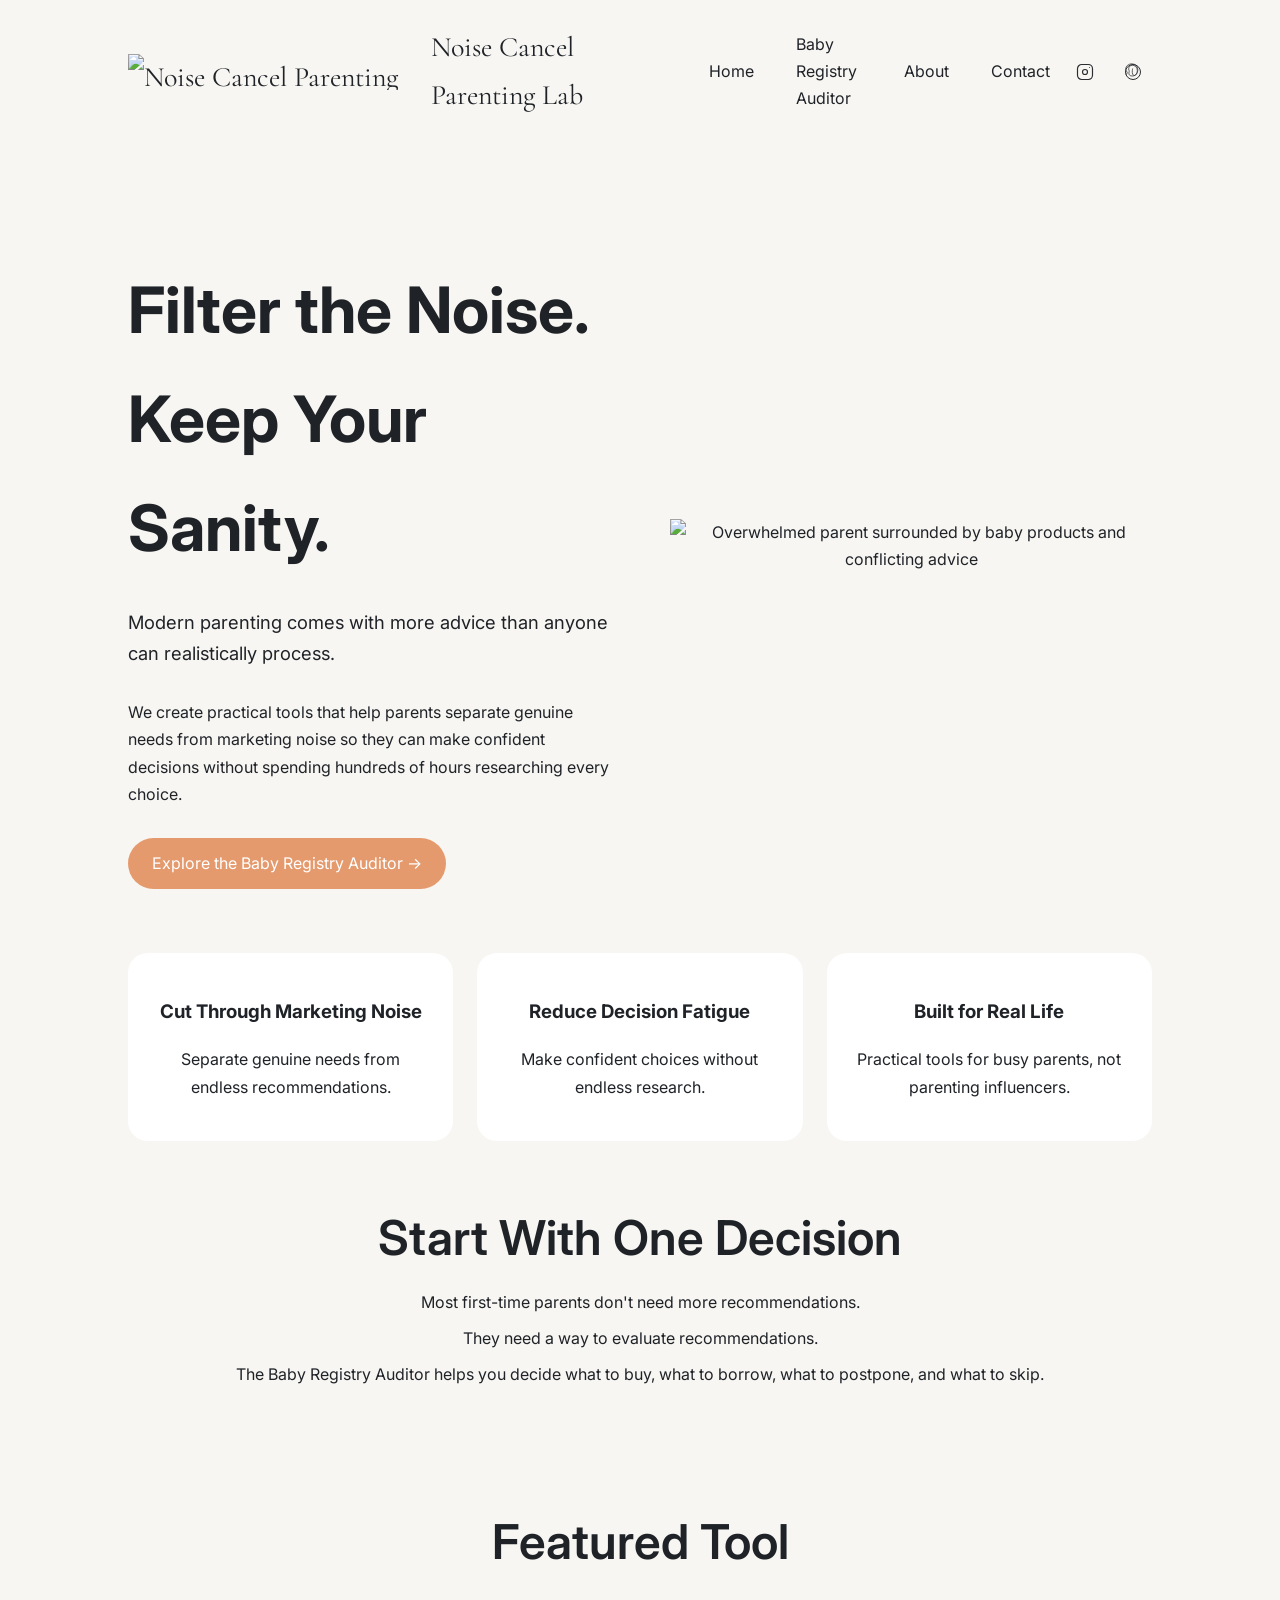
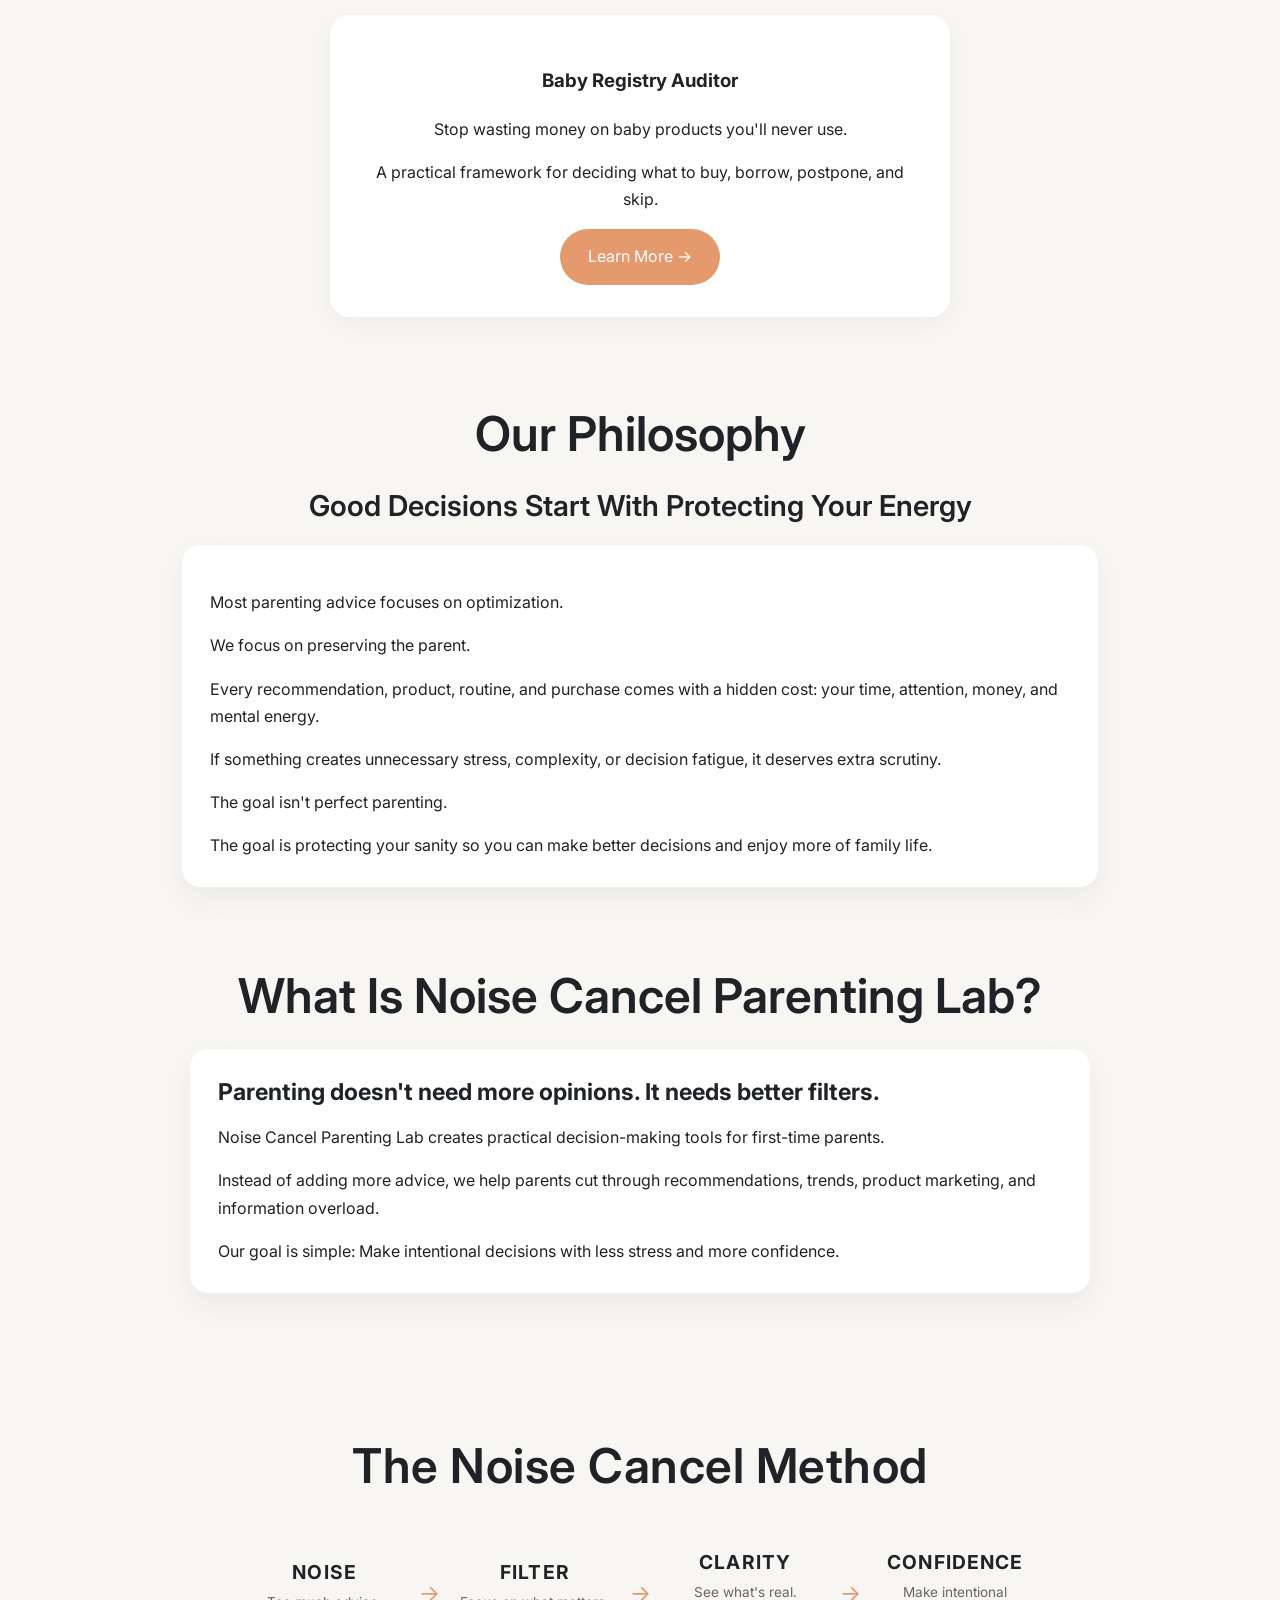
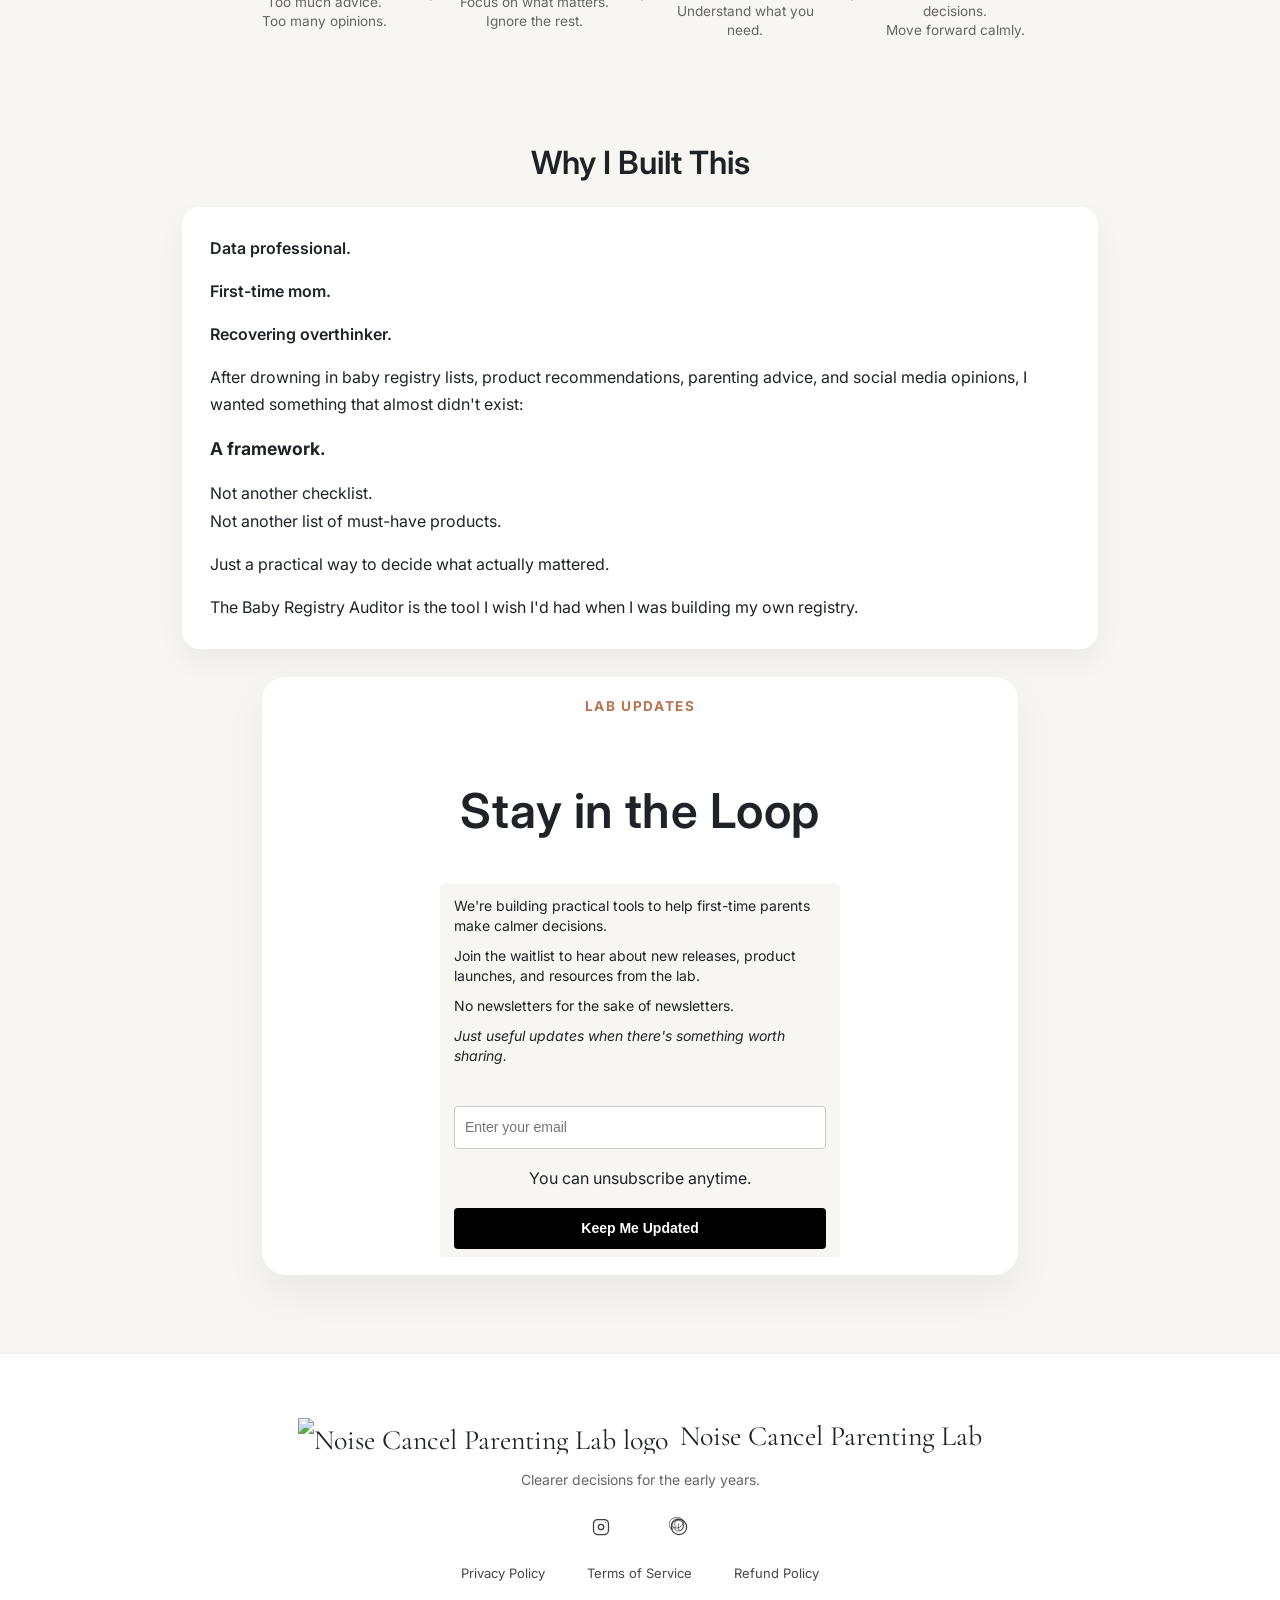
==== index.html @ 544d87a7 "changes to homepage" ====
﻿<!DOCTYPE html>

<html lang="en">

<head>
    <meta charset="UTF-8">
    <meta name="viewport" content="width=device-width, initial-scale=1.0">


    <title>Noise Cancel Parenting Lab</title>

    <meta name="description"
        content="Practical tools for first-time parents who want less guilt, less overwhelm, and fewer expensive mistakes.">
    <meta name="p:domain_verify" content="9ccd1b0f23c24447b9913abafd8f6694"/>

    <link rel="stylesheet" href="css/style.css">

    <!-- Favicon for desktop and mobile browsers -->
    <link rel="icon" href="images/favicon.ico" sizes="any">
    <link rel="icon" type="image/png" sizes="32x32" href="images/favicon-32x32.png">
    <link rel="icon" type="image/png" sizes="192x192" href="images/favicon-192x192.png">
    <link rel="apple-touch-icon" sizes="180x180" href="images/apple-touch-icon.png">
    <link rel="shortcut icon" href="images/favicon.ico">
    <meta name="theme-color" content="#ffffff">
    <meta name="msapplication-TileColor" content="#ffffff">
    <meta name="msapplication-TileImage" content="images/favicon-192x192.png">

    <link rel="preconnect" href="https://fonts.googleapis.com">
    <link rel="preconnect" href="https://fonts.gstatic.com" crossorigin>

    <link href="https://fonts.googleapis.com/css2?family=Cormorant+Garamond:wght@500;600&family=Inter:wght@300;400;500;600&display=swap"
        rel="stylesheet">
<link href="https://fonts.googleapis.com/css2?family=Cormorant+Garamond:wght@500;600&family=Inter:wght@300;400;500;600&display=swap"
    rel="stylesheet">
<!-- Google tag (gtag.js) -->
<script async src="https://www.googletagmanager.com/gtag/js?id=G-EPQ4CZ094X"></script>
<script>
  window.dataLayer = window.dataLayer || [];
  function gtag(){dataLayer.push(arguments);}
  gtag('js', new Date());

  gtag('config', 'G-EPQ4CZ094X');
</script>

</head>

<body class="home-page">

<header>


<nav>

    <a href="index.html" class="logo-link">

        <div class="logo">
            <img src="images/logo-nav.png" alt="Noise Cancel Parenting Lab logo">
            <span>Noise Cancel Parenting Lab</span>
        </div>

    </a>

    <div class="nav-links">
        <a href="index.html">Home</a>
        <a href="products.html">Baby Registry Auditor</a>
        <a href="about.html">About</a>
        <a href="contact.html">Contact</a>
    </div>

    <!-- Social icons added to the far right -->
    <div class="nav-social" aria-label="Follow us on social media">
        <a class="social-link" href="https://www.instagram.com/noisecancelparentinglab/" target="_blank" rel="noopener noreferrer" aria-label="Instagram">
            <!-- minimalist Instagram SVG -->
            <svg viewBox="0 0 24 24" fill="none" xmlns="http://www.w3.org/2000/svg" aria-hidden="true">
                <rect x="3" y="3" width="18" height="18" rx="5" stroke="currentColor" stroke-width="1.4"/>
                <circle cx="12" cy="12" r="3" stroke="currentColor" stroke-width="1.4"/>
                <circle cx="17.5" cy="6.5" r="0.6" fill="currentColor"/>
            </svg>
        </a>

        <a class="social-link" href="https://www.pinterest.com/noisecancelparentinglab/" target="_blank" rel="noopener noreferrer" aria-label="Pinterest">
            <!-- minimalist Pinterest SVG -->
            <svg viewBox="0 0 24 24" fill="none" xmlns="http://www.w3.org/2000/svg" aria-hidden="true">
                <circle cx="12" cy="12" r="9" stroke="currentColor" stroke-width="1.2"/>
                <path d="M11.6 7.8s-1.1 4.6 0 6.8c.4 1 .9 1.6 2 1.6 2 0 3.6-2.6 3.6-6.3 0-3.9-3.4-6-6-6-2.6 0-4.4 1.8-4.4 4.3 0 1.6.8 2.6.8 2.6s-.3 1.2-.4 1.6c-.2.8-.1 1.9.2 2.6.4.9 1.3 1.8 3.7 1.8 4.8 0 6.7-4.2 6.7-7.9 0-3.5-2.9-6.7-7.2-6.7-4 0-7.3 2.6-7.3 6.4 0 1.5.6 2.5 1.5 3.2.4.3.4.5.3.9-.1.4-.4 1.4-.5 1.7-.2.5-.6.7-1.1.5" stroke="currentColor" stroke-width="0.9" fill="none"/>
            </svg>
        </a>
    </div>

</nav>


</header>

<section class="hero">


<div class="hero-grid">

    <div class="hero-text">

        <h1>
            Filter the Noise.<br>
            Keep Your Sanity.
        </h1>

        <p class="hero-subtitle">
            Modern parenting comes with more advice than anyone can realistically process.
        </p>

        <p>
            We create practical tools that help parents separate
            genuine needs from marketing noise so they can make
            confident decisions without spending hundreds of hours
            researching every choice.
        </p>

        <a href="products.html" class="button hero-pill">Explore the Baby Registry Auditor -></a>

    </div>

    <div class="hero-image">

        <img src="images/parenting-noise.png"
            alt="Overwhelmed parent surrounded by baby products and conflicting advice">

    </div>

</div>


</section>

<section class="stats">


<div class="stat-card">
    <h3>Cut Through Marketing Noise</h3>
    <p>Separate genuine needs from endless recommendations.</p>
</div>

<div class="stat-card">
    <h3>Reduce Decision Fatigue</h3>
    <p>Make confident choices without endless research.</p>
</div>

<div class="stat-card">
    <h3>Built for Real Life</h3>
    <p>Practical tools for busy parents, not parenting influencers.</p>
</div>


</section>

<section class="transition-section">

<h2>Start With One Decision</h2>

<div class="transition-copy">
    <p>Most first-time parents don't need more recommendations.</p>
    <p>They need a way to evaluate recommendations.</p>
    <p>The Baby Registry Auditor helps you decide what to buy, what to borrow, what to postpone, and what to skip.</p>
</div>

</section>

<section class="products-preview">

<h2>Featured Tool</h2>

<div class="coming-grid">
    <div class="card">
        <h3>Baby Registry Auditor</h3>
        <p>Stop wasting money on baby products you'll never use.</p>
        <p>A practical framework for deciding what to buy, borrow, postpone, and skip.</p>
        <a href="products.html" class="button">Learn More -></a>
    </div>
</div>

</section>

<section class="philosophy-section">

<h2>Our Philosophy</h2>

<div class="philosophy-subheading">Good Decisions Start With Protecting Your Energy</div>

<div class="mission-copy-box philosophy-card">
    <p>Most parenting advice focuses on optimization.</p>
    <p>We focus on preserving the parent.</p>
    <p>Every recommendation, product, routine, and purchase comes with a hidden cost: your time, attention, money, and mental energy.</p>
    <p>If something creates unnecessary stress, complexity, or decision fatigue, it deserves extra scrutiny.</p>
    <p>The goal isn't perfect parenting.</p>
    <p>The goal is protecting your sanity so you can make better decisions and enjoy more of family life.</p>
</div>

</section>

<section class="about-lab">

<h2>What Is Noise Cancel Parenting Lab?</h2>

<div class="mission-copy-box about-lab-card">
    <p class="about-lab-positioning">
        Parenting doesn't need more opinions. It needs better filters.
    </p>

    <p>Noise Cancel Parenting Lab creates practical decision-making tools for first-time parents.</p>

    <p>Instead of adding more advice, we help parents cut through recommendations, trends, product marketing, and information overload.</p>

    <p>Our goal is simple: Make intentional decisions with less stress and more confidence.</p>
</div>

</section>

<section class="about-mission">

<h2>The Noise Cancel Method</h2>

<div class="method-flow">
    <div class="method-stage">
        <div class="method-stage-name">NOISE</div>
        <div class="method-stage-text">Too much advice.<br>Too many opinions.</div>
    </div>

    <div class="method-flow-arrow">→</div>

    <div class="method-stage">
        <div class="method-stage-name">FILTER</div>
        <div class="method-stage-text">Focus on what matters.<br>Ignore the rest.</div>
    </div>

    <div class="method-flow-arrow">→</div>

    <div class="method-stage">
        <div class="method-stage-name">CLARITY</div>
        <div class="method-stage-text">See what's real.<br>Understand what you need.</div>
    </div>

    <div class="method-flow-arrow">→</div>

    <div class="method-stage">
        <div class="method-stage-name">CONFIDENCE</div>
        <div class="method-stage-text">Make intentional decisions.<br>Move forward calmly.</div>
    </div>
</div>

</section>

<section class="founder-story">

<h2>Why I Built This</h2>

<div class="mission-copy-box founder-story-card">
    <p class="founder-story-role">Data professional.</p>
    <p class="founder-story-role">First-time mom.</p>
    <p class="founder-story-role">Recovering overthinker.</p>

    <p>After drowning in baby registry lists, product recommendations, parenting advice, and social media opinions, I wanted something that almost didn't exist:</p>

    <p class="founder-story-highlight">A framework.</p>

    <p>Not another checklist.<br>Not another list of must-have products.</p>

    <p>Just a practical way to decide what actually mattered.</p>

    <p>The Baby Registry Auditor is the tool I wish I'd had when I was building my own registry.</p>
</div>


</section>

<section class="waitlist-section" id="waitlist-section">

<div class="waitlist-panel">
    <div class="waitlist-copy">
                <span class="eyebrow">Lab Updates</span>
        <h2>Stay in the Loop</h2>
  
    </div>

    <div class="waitlist-form-wrap">
                <style type="text/css">@import url("https://assets.mlcdn.com/fonts.css?version=1781524");</style>
                <style type="text/css">
                /* LOADER */
                .ml-form-embedSubmitLoad {
                    display: inline-block;
                    width: 20px;
                    height: 20px;
                }

                .g-recaptcha {
                transform: scale(1);
                -webkit-transform: scale(1);
                transform-origin: 0 0;
                -webkit-transform-origin: 0 0;
                height: ;
                }

                .sr-only {
                    position: absolute;
                    width: 1px;
                    height: 1px;
                    padding: 0;
                    margin: -1px;
                    overflow: hidden;
                    clip: rect(0,0,0,0);
                    border: 0;
                }

                .ml-form-embedSubmitLoad:after {
                    content: " ";
                    display: block;
                    width: 11px;
                    height: 11px;
                    margin: 1px;
                    border-radius: 50%;
                    border: 4px solid #fff;
                border-color: #ffffff #ffffff #ffffff transparent;
                animation: ml-form-embedSubmitLoad 1.2s linear infinite;
                }
                @keyframes ml-form-embedSubmitLoad {
                    0% {
                    transform: rotate(0deg);
                    }
                    100% {
                    transform: rotate(360deg);
                    }
                }
                    #mlb2-42766770.ml-form-embedContainer {
                        box-sizing: border-box;
                        display: table;
                        margin: 0 auto;
                        position: static;
                        width: 100% !important;
                    }
                    #mlb2-42766770.ml-form-embedContainer h4,
                    #mlb2-42766770.ml-form-embedContainer p,
                    #mlb2-42766770.ml-form-embedContainer span,
                    #mlb2-42766770.ml-form-embedContainer button {
                        text-transform: none !important;
                        letter-spacing: normal !important;
                    }
                    #mlb2-42766770.ml-form-embedContainer .ml-form-embedWrapper {
                        background-color: #F8F6F2;

                        border-width: 0px;
                        border-color: transparent;
                        border-radius: 4px;
                        border-style: solid;
                        box-sizing: border-box;
                        display: inline-block !important;
                        margin: 0;
                        padding: 0;
                        position: relative;
                                    }
                    #mlb2-42766770.ml-form-embedContainer .ml-form-embedWrapper.embedPopup,
                    #mlb2-42766770.ml-form-embedContainer .ml-form-embedWrapper.embedDefault { width: 400px; }
                    #mlb2-42766770.ml-form-embedContainer .ml-form-embedWrapper.embedForm { max-width: 400px; width: 100%; }
                    #mlb2-42766770.ml-form-embedContainer .ml-form-align-left { text-align: left; }
                    #mlb2-42766770.ml-form-embedContainer .ml-form-align-center { text-align: center; }
                    #mlb2-42766770.ml-form-embedContainer .ml-form-align-default { display: table-cell !important; vertical-align: middle !important; text-align: center !important; }
                    #mlb2-42766770.ml-form-embedContainer .ml-form-align-right { text-align: right; }
                    #mlb2-42766770.ml-form-embedContainer .ml-form-embedWrapper .ml-form-embedHeader img {
                        border-top-left-radius: 4px;
                        border-top-right-radius: 4px;
                        height: auto;
                        margin: 0 auto !important;
                        max-width: 100%;
                        width: undefinedpx;
                    }
                    #mlb2-42766770.ml-form-embedContainer .ml-form-embedWrapper .ml-form-embedBody,
                    #mlb2-42766770.ml-form-embedContainer .ml-form-embedWrapper .ml-form-successBody {
                        padding: 20px 20px 0 20px;
                    }
                    #mlb2-42766770.ml-form-embedContainer .ml-form-embedWrapper .ml-form-embedBody.ml-form-embedBodyHorizontal {
                        padding-bottom: 0;
                    }
                    #mlb2-42766770.ml-form-embedContainer .ml-form-embedWrapper .ml-form-embedBody .ml-form-embedContent,
                    #mlb2-42766770.ml-form-embedContainer .ml-form-embedWrapper .ml-form-successBody .ml-form-successContent {
                        text-align: left;
                        margin: 0 0 20px 0;
                    }
                    #mlb2-42766770.ml-form-embedContainer .ml-form-embedWrapper .ml-form-embedBody .ml-form-embedContent h4,
                    #mlb2-42766770.ml-form-embedContainer .ml-form-embedWrapper .ml-form-successBody .ml-form-successContent h4 {
                        color: #1F2328;
                        font-family: 'Inter', sans-serif;
                        font-size: 30px;
                        font-weight: 400;
                        margin: 0 0 10px 0;
                        text-align: left;
                        word-break: break-word;
                    }
                    #mlb2-42766770.ml-form-embedContainer .ml-form-embedWrapper .ml-form-embedBody .ml-form-embedContent p,
                    #mlb2-42766770.ml-form-embedContainer .ml-form-embedWrapper .ml-form-successBody .ml-form-successContent p {
                        color: #1F2328;
                        font-family: 'Inter', sans-serif;
                        font-size: 14px;
                        font-weight: 400;
                        line-height: 20px;
                        margin: 0 0 10px 0;
                        text-align: left;
                    }
                    #mlb2-42766770.ml-form-embedContainer .ml-form-embedWrapper .ml-form-embedBody .ml-form-fieldRow input {
                        background-color: #ffffff !important;
                        color: #333333 !important;
                        border-color: #cccccc;
                        border-radius: 4px !important;
                        border-style: solid !important;
                        border-width: 1px !important;
                        font-family: 'Open Sans', Arial, Helvetica, sans-serif;
                        font-size: 14px !important;
                        line-height: 21px !important;
                        padding: 10px 10px !important;
                        width: 100% !important;
                        box-sizing: border-box !important;
                        max-width: 100% !important;
                    }
                    #mlb2-42766770.ml-form-embedContainer .ml-form-embedWrapper .ml-form-embedBody .ml-form-embedSubmit button {
                        background-color: #000000 !important;
                        border: none !important;
                        border-radius: 4px !important;
                        box-shadow: none !important;
                        color: #ffffff !important;
                        cursor: pointer;
                        font-family: 'Open Sans', Arial, Helvetica, sans-serif !important;
                        font-size: 14px !important;
                        font-weight: 700 !important;
                        line-height: 21px !important;
                        height: auto;
                        padding: 10px !important;
                        width: 100% !important;
                        box-sizing: border-box !important;
                    }
                    #mlb2-42766770.ml-form-embedContainer .ml-form-embedWrapper .ml-form-embedBody .ml-form-embedSubmit button.loading {
                        display: none;
                    }
                    #mlb2-42766770.ml-form-embedContainer .ml-form-embedWrapper .ml-form-embedBody .ml-form-embedSubmit button:hover {
                        background-color: #333333 !important;
                    }
                                @media only screen and (max-width: 400px){

                        .ml-form-embedWrapper.embedDefault, .ml-form-embedWrapper.embedPopup { width: 100%!important; }
                        .ml-form-formContent.horozintalForm { float: left!important; }
                        .ml-form-formContent.horozintalForm .ml-form-horizontalRow { height: auto!important; width: 100%!important; float: left!important; }
                        .ml-form-formContent.horozintalForm .ml-form-horizontalRow .ml-input-horizontal { width: 100%!important; }
                        .ml-form-formContent.horozintalForm .ml-form-horizontalRow .ml-input-horizontal > div { padding-right: 0px!important; padding-bottom: 10px; }
                        .ml-form-formContent.horozintalForm .ml-button-horizontal { width: 100%!important; }
                        .ml-form-formContent.horozintalForm .ml-button-horizontal.labelsOn { padding-top: 0px!important; }

                    }
                </style>

                <div id="mlb2-42766770" class="ml-form-embedContainer ml-subscribe-form ml-subscribe-form-42766770">
                    <div class="ml-form-align-center ">
                        <div class="ml-form-embedWrapper embedForm">
                            <div class="ml-form-embedBody ml-form-embedBodyDefault row-form">
                                <div class="ml-form-embedContent" style=" ">
                                    <p>We're building practical tools to help first-time parents make calmer decisions.</p>

<p>Join the waitlist to hear about new releases, product launches, and resources from the lab.</p>
<p>No newsletters for the sake of newsletters.</p>
<p><em>Just useful updates when there's something worth sharing.</em></p>
<p><em></em></p>
<p><br></p>
                                </div>

                                <form class="ml-block-form" action="https://assets.mailerlite.com/jsonp/2452325/forms/190613185230800187/subscribe" data-code="" method="post" target="_blank">
                                    <div class="ml-form-formContent">
                                        <div class="ml-form-fieldRow ml-last-item">
                                            <div class="ml-field-group ml-field-email ml-validate-email ml-validate-required">
                                                <input aria-label="email" aria-required="true" type="email" class="form-control" data-inputmask="" name="fields[email]" placeholder="Enter your email" autocomplete="email">
                                            </div>
                                        </div>
                                    </div>

                                    <div class="ml-form-embedPermissions" style="">
                                        <div class="ml-form-embedPermissionsContent default privacy-policy">
                                            <p>You can unsubscribe anytime.</p>
                                        </div>
                                    </div>

                                    <input type="hidden" name="ml-submit" value="1">

                                    <div class="ml-form-embedSubmit">
                                        <button type="submit" class="primary">Keep Me Updated</button>
                                        <button disabled="disabled" style="display: none;" type="button" class="loading">
                                            <div class="ml-form-embedSubmitLoad"></div>
                                            <span class="sr-only">Loading...</span>
                                        </button>
                                    </div>

                                    <input type="hidden" name="anticsrf" value="true">
                                </form>
                            </div>

                            <div class="ml-form-successBody row-success" style="display: none">
                                <div class="ml-form-successContent">
                                    <h4>Thank you!</h4>
                                    <p>You have successfully joined our subscriber list.</p>
                                </div>
                            </div>
                        </div>
                    </div>
                </div>

                <script>
                    function ml_webform_success_42766770() {
                      var $ = ml_jQuery || jQuery;
                      $('.ml-subscribe-form-42766770 .row-success').show();
                      $('.ml-subscribe-form-42766770 .row-form').hide();
                    }
                </script>

                <script src="https://groot.mailerlite.com/js/w/webforms.min.js?v83147fa8ce2d95cb73ece7f28b469519" type="text/javascript"></script>
                <script>
                    fetch("https://assets.mailerlite.com/jsonp/2452325/forms/190613185230800187/takel")
                </script>
                <script>
                    (function removeWaitlistBraceArtifacts() {
                        function scrubBraceTextNodes() {
                            document.querySelectorAll('.waitlist-form-wrap').forEach(function (wrap) {
                                Array.from(wrap.childNodes).forEach(function (node) {
                                    if (node.nodeType !== Node.TEXT_NODE) {
                                        return;
                                    }

                                    var compact = node.textContent.replace(/\s+/g, ' ').trim();
                                    if (compact === '{ } { } { } { }') {
                                        node.remove();
                                    }
                                });
                            });
                        }

                        scrubBraceTextNodes();
                        new MutationObserver(scrubBraceTextNodes).observe(document.body, {
                            childList: true,
                            subtree: true
                        });
                    })();
                </script>
    </div>
</div>


</section>

<footer class="site-footer">
    <div class="footer-brand">
        <a href="index.html" class="logo-link footer-logo-link">
            <div class="logo">
                <img src="images/logo-nav.png" alt="Noise Cancel Parenting Lab logo">
                <span>Noise Cancel Parenting Lab</span>
            </div>
        </a>
        <p>Clearer decisions for the early years.</p>
    </div>

    <div class="footer-social" aria-label="Follow us on social media">
        <a href="https://www.instagram.com/noisecancelparentinglab/" class="social-link" target="_blank" rel="noopener noreferrer" aria-label="Instagram">
            <svg width="28" height="28" viewBox="0 0 24 24" fill="none" xmlns="http://www.w3.org/2000/svg" aria-hidden="true">
                <rect x="3" y="3" width="18" height="18" rx="5" stroke="currentColor" stroke-width="1.5"/>
                <circle cx="12" cy="12" r="3.2" stroke="currentColor" stroke-width="1.5"/>
                <circle cx="17.5" cy="6.5" r="0.6" fill="currentColor"/>
            </svg>
        </a>

        <a href="https://www.pinterest.com/noisecancelparentinglab/" class="social-link" target="_blank" rel="noopener noreferrer" aria-label="Pinterest">
            <svg width="28" height="28" viewBox="0 0 24 24" fill="none" xmlns="http://www.w3.org/2000/svg" aria-hidden="true">
                <circle cx="12" cy="12" r="9.2" stroke="currentColor" stroke-width="1.4"/>
                <path d="M11.6 7.8c0 0-1.1 4.6 0 6.8.4 1 .9 1.6 2 1.6 2 0 3.6-2.6 3.6-6.3 0-3.9-3.4-6-6-6-2.6 0-4.4 1.8-4.4 4.3 0 1.6.8 2.6.8 2.6s-.3 1.2-.4 1.6c-.2.8-.1 1.9.2 2.6.4.9 1.3 1.8 3.7 1.8 4.8 0 6.7-4.2 6.7-7.9 0-3.5-2.9-6.7-7.2-6.7-4 0-7.3 2.6-7.3 6.4 0 1.5.6 2.5 1.5 3.2.4.3.4.5.3.9-.1.4-.4 1.4-.5 1.7-.2.5-.6.7-1.1.5-1.6-.6-2.6-2.4-3-4.5-.6-3.2.4-6.8 4.6-9 4.1-2.2 8.8-.7 10.6 1.3 1.8 2.1 1.6 5.1.1 7.1-1.5 2-4.1 3.4-7 3.4-2.2 0-3.9-.7-4.9-1.6" stroke="currentColor" stroke-width="0.9" fill="none"/>
            </svg>
        </a>
    </div>

    <div class="footer-policies">
        <a href="privacy.html">Privacy Policy</a>
        <a href="terms.html">Terms of Service</a>
        <a href="refund.html">Refund Policy</a>
    </div>
</footer>

</body>

</html>
---- css/style.css ----
@import url('https://fonts.googleapis.com/css2?family=Cormorant+Garamond:wght@500;600&family=Inter:wght@300;400;500;600&display=swap');

html {
    scroll-behavior: smooth;
}

body {
margin: 0;
background: #F8F6F2;
color: #1F2328;
font-family: Inter, sans-serif;
line-height: 1.7;
}

.home-page h1,
.home-page h2,
.home-page h3,
.home-page h4,
.home-page h5,
.home-page h6 {
    font-family: Inter, sans-serif;
}

.home-page .about-mission h2,
.home-page .waitlist-copy h2 {
    font-family: Inter, sans-serif;
}

header {
padding: 24px 10%;
}

nav {
    display: flex;
    align-items: center;
    justify-content: space-between; /* logo left, links center, socials right */
    gap: 16px;
    /* preserve any existing padding/margins from existing rules */
}


.nav-links {
    display: flex;
    gap: 18px;
    align-items: center;
    flex: 1 1 auto; /* allow center section to shrink/expand */
    justify-content: center;
}

.nav-links a {
margin-left: 24px;
text-decoration: none;
color: #1F2328;
}

.nav-social {
    display: flex;
    gap: 10px;
    align-items: center;
    flex: 0 0 auto;
}

.nav-social .social-link {
    display: inline-flex;
    align-items: center;
    justify-content: center;
    width: 38px;
    height: 38px;
    color: inherit;
    text-decoration: none;
    transition: transform 160ms ease, color 160ms ease, opacity 160ms ease;
    opacity: 0.95;
}

.nav-social svg {
    width: 20px;
    height: 20px;
    display: block;
}

.nav-social .social-link:hover,
.nav-social .social-link:focus {
    transform: translateY(-3px) scale(1.05);
    color: #000; /* subtle contrast increase matching minimalist palette */
    opacity: 1;
    outline: none;
}

.hero {
    text-align: center;
    padding: 60px 10% 24px;
}

.hero h1 {
    font-family: Inter, sans-serif;
    font-size: 4rem;
    font-weight: 700;
    margin-bottom: 24px;
}

.hero-subtitle {
    max-width: 700px;
    margin: 0 auto 24px;
    font-size: 1.15rem;
}

.hero p {
max-width: 700px;
margin: 0 auto 30px;
}

.button {
display: inline-block;
padding: 14px 28px;
background: #E59A6D;
color: white;
text-decoration: none;
border-radius: 999px;
}

.product,
.principles {
padding: 80px 10%;
}

.card {
    background: white;
    padding: 32px;
    border-radius: 20px;
    box-shadow: 0 8px 24px rgba(0,0,0,0.04);
    transition: transform 0.2s ease;
}

.card:hover {
    transform: translateY(-4px);
}
footer {
padding: 60px 10%;
text-align: center;
}

footer a {
margin: 0 12px;
color: #666;
text-decoration: none;
}
.logo {
display: flex;
align-items: center;
gap: 12px;
font-family: "Cormorant Garamond", serif;
font-size: 1.75rem;
    text-decoration: none;
color: #1F2328;
}

.logo img {
height: 36px;
width: auto;
}

section {
padding: 60px 10%;
}

h2 {
font-family: "Cormorant Garamond", serif;
font-size: 3rem;
font-weight: 600;
margin-bottom: 24px;
text-align: center;
}

.about-mission {
    max-width: 100%;
    margin: 0 auto;
    text-align: center;
    padding: 16px 10% 14px;
}

.about-mission > h2 {
    margin-bottom: 24px;
}

.method-flow {
    max-width: 1200px;
    margin: 0 auto;
    display: flex;
    flex-direction: row;
    align-items: center;
    justify-content: center;
    gap: 8px;
    flex-wrap: nowrap;
}

.method-stage {
    text-align: center;
    flex: 1;
    padding: 0 6px;
    min-width: 0;
}

.method-stage-name {
    font-family: Inter, sans-serif;
    font-size: 1.2rem;
    font-weight: 700;
    letter-spacing: 0.06em;
    color: #1F2328;
    margin-bottom: 4px;
}

.method-stage-text {
    font-size: 0.85rem;
    line-height: 1.4;
    color: #666;
}

.method-flow-arrow {
    font-size: 1.4rem;
    color: #E59A6D;
    line-height: 1;
    margin: 0 2px;
    flex: 0 0 auto;
}

@media (max-width: 1000px) {
    .method-flow {
        flex-direction: column;
        gap: 16px;
        flex-wrap: wrap;
    }

    .method-stage {
        flex: 0 0 auto;
        padding: 0;
    }

    .method-flow-arrow {
        font-size: 1.4rem;
        margin: 0;
        transform: rotate(90deg);
    }
}

.transition-section {
    padding: 16px 10% 14px;
}

.transition-section > h2 {
    max-width: 860px;
    margin: 0 auto 12px;
}

.transition-copy {
    max-width: 860px;
    margin: 0 auto;
    text-align: center;
}

.transition-copy p {
    margin: 0 0 10px;
    font-size: 1rem;
    line-height: 1.6;
}

.transition-copy p:last-child {
    margin-bottom: 0;
}

.products-preview {
    padding: 14px 10% 12px;
}

.products-preview > h2 {
    margin-bottom: 16px;
}

.philosophy-section {
    padding: 16px 10% 14px;
}

.philosophy-section > h2 {
    max-width: 860px;
    margin: 0 auto 8px;
}

.philosophy-subheading {
    max-width: 860px;
    margin: 0 auto 14px;
    text-align: center;
    font-family: Inter, sans-serif;
    font-size: 1.8rem;
    font-weight: 600;
    color: #1F2328;
}

.philosophy-card {
    max-width: 860px;
}

.about-lab {
    max-width: 900px;
    margin: 0 auto;
    padding: 14px 10% 12px;
}

.about-lab > h2 {
    margin-bottom: 12px;
}

.about-lab-card {
    text-align: left;
}

.about-lab-positioning {
    margin: 0 0 22px;
    font-size: 1.45rem;
    line-height: 1.35;
    font-weight: 700;
    color: #1F2328;
}

.about-lab-card p {
    margin-bottom: 18px;
}

.about-lab-card p:last-child {
    margin-bottom: 0;
}

.about-lab-list {
    margin: 0 0 20px 1.2rem;
    padding: 0;
}

.about-lab-list li {
    margin-bottom: 10px;
    line-height: 1.65;
}

@media (max-width: 900px) {
    .about-lab-positioning {
        font-size: 1.25rem;
    }
}

.about-mission p {
font-size: 1.1rem;
line-height: 1.8;
}

.status-pill {
    display: inline-block;
    margin-top: 40px;
    padding: 20px 40px;

    background: #F9E4D4;
    color: #B8734E;

    font-size: 1.4rem;
    font-weight: 600;

    border-radius: 999px;

    box-shadow: 0 8px 24px rgba(229, 154, 109, 0.2);
}

.status-pill--development {
    background: #eef2ea;
    color: #556b4d;
    box-shadow: 0 8px 24px rgba(0, 0, 0, 0.05);
}
.coming-grid {
display: grid;
grid-template-columns: repeat(auto-fit, minmax(260px, 1fr));
gap: 24px;
margin-top: 32px;
}

.card {
background: white;
padding: 32px;
border-radius: 20px;
box-shadow: 0 8px 24px rgba(0,0,0,0.04);
transition: transform 0.2s ease;
}

.card:hover {
transform: translateY(-4px);
}

footer {
padding: 40px 10%;
margin-top: 60px;
text-align: center;
border-top: 1px solid rgba(0,0,0,0.08);
}


.about-mission {
    max-width: 800px;
    margin: 0 auto;
    text-align: center;
    padding: 80px 20px;
}

.about-mission h2 {
    margin-bottom: 40px;
}

.about-mission p {
    margin-bottom: 24px;
}

.contact-form {
max-width: 650px;
margin: 40px auto 0;
display: flex;
flex-direction: column;
gap: 16px;
}

.contact-form input,
.contact-form textarea {
padding: 16px;
border: 1px solid #d8d5cf;
border-radius: 12px;
background: white;
font-size: 1rem;
font-family: Inter, sans-serif;
}

.contact-form textarea {
min-height: 180px;
resize: vertical;
}

.contact-form button {
background: #E59A6D;
color: white;
border: none;
border-radius: 999px;
padding: 14px 24px;
font-size: 1rem;
cursor: pointer;
align-self: center;
}

.contact-form button:hover {
opacity: 0.9;
}

/* Product page */

.product-page .hero {
    padding: 40px 10% 30px;
}

.product-page section {
    padding-top: 30px;
    padding-bottom: 30px;
}

.product-page h2 {
    margin-bottom: 20px;
}

.product-page h1,
.product-page h2,
.product-page h3,
.product-page h4,
.product-page h5,
.product-page h6 {
    font-family: Inter, sans-serif !important;
}

.product-page .coming-grid {
    margin-top: 20px;
}

.product-page .card {
    padding: 24px;
}

.product-page footer {
    padding-top: 40px;
}


.logo-link {
text-decoration: none;
color: inherit;
}

.hero-grid {
display: grid;
grid-template-columns: 1fr 1fr;
gap: 60px;
align-items: center;
max-width: 1200px;
margin: 0 auto;
}

.hero-text {
text-align: left;
}

.hero-image img {
width: 100%;
max-width: 600px;
height: auto;
}

.hero-pill {
font-size: 1rem;
padding: 12px 24px;
}

.stats {
display: grid;
grid-template-columns: repeat(3, 1fr);
gap: 24px;
max-width: 1200px;
margin: 0 auto;
padding: 40px 10%;
}

.stat-card {
background: white;
padding: 24px;
border-radius: 20px;
text-align: center;
}

.products-preview {
padding: 60px 10%;
text-align: center;
}

.products-preview .coming-grid {
    grid-template-columns: minmax(260px, 620px);
    justify-content: center;
}

.section-intro {
max-width: 700px;
margin: 0 auto 40px;
}

/* Footer - minimalist social icons and policy links */
footer {
    text-align: center;
    padding: 36px 16px;
    color: #333; /* keep consistent with site palette */
    font-size: 14px;
    line-height: 1.6;
}

/* Social icons container sits above the policy links */
.footer-social {
    display: flex;
    justify-content: center;
    gap: 18px;
    margin-bottom: 12px;
}

/* Icons slightly larger than text and using currentColor for minimalist look */
.footer-social .social-link {
    color: inherit;
    display: inline-flex;
    align-items: center;
    justify-content: center;
    width: 36px;
    height: 36px;
    transition: transform 180ms ease, opacity 180ms ease, color 180ms ease;
    opacity: 0.95;
}

/* Hover/focus subtle effect */
.footer-social .social-link:hover,
.footer-social .social-link:focus {
    transform: translateY(-3px) scale(1.05);
    opacity: 1;
    color: #000; /* small contrast increase on hover */
    outline: none;
}

/* Keep SVGs using currentColor so they adapt to theme */
.footer-social svg {
    display: block;
    width: 20px;
    height: 20px;
}

/* Policy links centered and slightly muted */
.footer-policies {
    display: inline-flex;
    gap: 18px;
    flex-wrap: wrap;
    justify-content: center;
    align-items: center;
}

.footer-policies a {
    color: inherit;
    text-decoration: none;
    font-size: 13px;
    opacity: 0.9;
    transition: opacity 150ms ease, transform 150ms ease;
}

.footer-policies a:hover,
.footer-policies a:focus {
    opacity: 1;
    transform: translateY(-2px);
}

/* Responsive tweak: slightly increase icon spacing on small screens */
@media (max-width: 420px) {
    .footer-social {
        gap: 12px;
        margin-bottom: 10px;
    }
    .footer-social .social-link { width: 34px; height: 34px; }
    .footer-social svg { width: 18px; height: 18px; }
}

@media (max-width: 900px) {


.hero-grid {
    grid-template-columns: 1fr;
}

.hero-text {
    text-align: center;
}

.stats {
    grid-template-columns: 1fr;
}


}

/* Navigation: keep existing layout but ensure socials sit at far right and remain responsive */
nav {
    display: flex;
    align-items: center;
    justify-content: space-between; /* logo left, links center, socials right */
    gap: 16px;
    /* preserve any existing padding/margins from existing rules */
}

/* Keep the existing .nav-links behavior; ensure it can shrink on small screens */
.nav-links {
    display: flex;
    gap: 18px;
    align-items: center;
    flex: 1 1 auto; /* allow center section to shrink/expand */
    justify-content: center;
}

/* Social icons on the right */
.nav-social {
    display: flex;
    gap: 10px;
    align-items: center;
    flex: 0 0 auto;
}

/* Social link visual */
.nav-social .social-link {
    display: inline-flex;
    align-items: center;
    justify-content: center;
    width: 38px;
    height: 38px;
    color: inherit;
    text-decoration: none;
    transition: transform 160ms ease, color 160ms ease, opacity 160ms ease;
    opacity: 0.95;
}

/* Slightly larger icons than nav text; SVG inherits currentColor */
.nav-social svg {
    width: 20px;
    height: 20px;
    display: block;
}

/* Hover/focus subtle effect */
.nav-social .social-link:hover,
.nav-social .social-link:focus {
    transform: translateY(-3px) scale(1.05);
    color: #000; /* subtle contrast increase matching minimalist palette */
    opacity: 1;
    outline: none;
}

/* Mobile responsiveness: reduce sizes and spacing, keep layout intact */
@media (max-width: 720px) {
    .nav-links { gap: 12px; }
    .nav-social { gap: 8px; }
    .nav-social .social-link { width: 34px; height: 34px; }
    .nav-social svg { width: 18px; height: 18px; }
}

/* Small viewport: ensure nav items wrap gracefully */
@media (max-width: 520px) {
    nav {
        padding-left: 12px;
        padding-right: 12px;
    }
    .nav-links {
        justify-content: flex-start;
        gap: 10px;
    }
}

/* ==========================
   Mobile Improvements
   ========================== */

@media (max-width: 768px) {

    /* General layout */

    header {
        padding: 20px;
    }

    section {
        padding: 40px 20px;
    }

    .hero,
    .products-preview,
    .product,
    .principles {
        padding-left: 20px;
        padding-right: 20px;
    }

    /* Navigation */

nav {
    display: flex;
    justify-content: space-between;
    align-items: center;
}

.nav-links {
    display: flex;
    gap: 12px;
    font-size: 0.85rem;
}
    .nav-links a {
        margin-left: 0;
    }

/* Logo */

.logo {
    justify-content: center;
}

.logo {
    gap: 8px;
}

.logo span {
    font-size: 0.95rem;
    line-height: 1.1;
}

.logo img {
    height: 28px;
}

    /* Hero */

.hero h1 {
    font-size: 2rem;
    line-height: 1.1;
}

    .hero-subtitle {
        font-size: 1rem;
    }

    /* Hero grid */

    .hero-grid {
        grid-template-columns: 1fr;
        gap: 30px;
    }

    .hero-text {
        text-align: center;
    }

    .hero-image {
        text-align: center;
    }

    .hero-image img {
        max-width: 100%;
    }

    /* Headings */

    h2 {
        font-size: 2.2rem;
    }

    /* Cards */

    .card {
        padding: 24px;
    }

    .coming-grid {
        grid-template-columns: 1fr;
    }

    /* Stats */

    .stats {
        grid-template-columns: 1fr;
        padding: 20px;
    }

    /* Status pills */

    .status-pill {
        font-size: 1rem;
        padding: 14px 24px;
    }

    /* Forms */

    .contact-form {
        width: 100%;
    }

    .contact-form input,
    .contact-form textarea {
        width: 100%;
        box-sizing: border-box;
    }

    /* Footer */

    footer {
        padding: 30px 20px;
    }

    footer a {
        display: block;
        margin: 10px 0;
    }

    /* Images */

    img {
        max-width: 100%;
        height: auto;
    }

}

.product-hero {
    padding: 80px 10% 40px;
}

.product-hero-layout {
    display: grid;
    grid-template-columns: 1.05fr 0.95fr;
    gap: 48px;
    align-items: center;
}

.hero-copy {
    text-align: left;
}

.hero-copy h1 {
    text-align: left;
}

.eyebrow {
    display: inline-block;
    font-size: 0.85rem;
    font-weight: 700;
    letter-spacing: 0.12em;
    text-transform: uppercase;
    color: #B8734E;
    margin-bottom: 12px;
}

.hero-actions {
    margin-top: 24px;
    display: flex;
    justify-content: center;
}

.hero-pills {
    display: flex;
    justify-content: center;
    flex-wrap: wrap;
    gap: 10px;
    margin-top: 12px;
}

.hero-pills span,
.hero-pills a {
    background: #fff;
    color: #1F2328;
    border-radius: 999px;
    padding: 8px 12px;
    font-size: 0.9rem;
    font-weight: 600;
    box-shadow: 0 6px 18px rgba(0, 0, 0, 0.06);
    text-decoration: none;
}

.hero-pills a:hover {
    background: #F9E4D4;
}

.hero-highlights {
    list-style: none;
    padding: 0;
    margin: 24px 0 0;
    display: flex;
    flex-wrap: wrap;
    gap: 12px;
}

.hero-highlights li {
    background: #fff;
    border-radius: 999px;
    padding: 10px 14px;
    box-shadow: 0 8px 24px rgba(0, 0, 0, 0.04);
    font-size: 0.95rem;
}

.hero-visual {
    position: relative;
}

.hero-visual img {
    width: 100%;
    border-radius: 24px;
    box-shadow: 0 20px 50px rgba(0, 0, 0, 0.08);
}

.hero-badge {
    position: absolute;
    bottom: -12px;
    right: 14px;
    background: #fff;
    border-radius: 999px;
    padding: 12px 18px;
    font-size: 0.9rem;
    box-shadow: 0 10px 24px rgba(0, 0, 0, 0.08);
}

.section-heading {
    max-width: 900px;
    margin: 0 auto 32px;
    text-align: center;
}

.section-heading h2 {
    margin-bottom: 0;
}

.product-gallery .section-heading h2,
.about-mission > h2,
.who-section .section-heading h2,
.waitlist-copy h2,
.faq-section .section-heading h2 {
    font-family: "Cormorant Garamond", serif;
    font-weight: 600;
    letter-spacing: 0.01em;
}

.product-gallery {
    padding: 40px 10% 60px;
}

.gallery-grid {
    display: grid;
    grid-template-columns: repeat(2, minmax(0, 1fr));
    gap: 30px;
    align-items: start;
}

.gallery-card {
    background: #fff;
    border-radius: 24px;
    overflow: hidden;
    box-shadow: 0 18px 40px rgba(0, 0, 0, 0.06);
}

.gallery-card--offset {
    transform: translateY(32px);
}

.gallery-card img {
    display: block;
    width: 100%;
    aspect-ratio: 16 / 10;
    height: auto;
    object-fit: cover;
}

.gallery-card div {
    padding: 24px;
}

.gallery-card h3 {
    font-family: Inter, sans-serif;
    margin: 0 0 10px;
    font-size: 1.4rem;
    font-weight: 700;
}

.gallery-card p {
    margin: 0;
}

.comparison-section {
    padding: 0 10% 60px;
}

.comparison-grid {
    display: grid;
    grid-template-columns: repeat(2, minmax(0, 1fr));
    gap: 24px;
}

.comparison-card {
    border-radius: 22px;
    padding: 32px;
    box-shadow: 0 14px 34px rgba(0, 0, 0, 0.06);
}

.comparison-card--before {
    background: #fff7f0;
}

.comparison-card--after {
    background: #f7f5ee;
}

.comparison-label {
    display: inline-block;
    font-size: 0.75rem;
    font-weight: 700;
    letter-spacing: 0.12em;
    text-transform: uppercase;
    color: #B8734E;
    margin-bottom: 10px;
}

.comparison-card h3 {
    font-family: Inter, sans-serif;
    margin: 0 0 12px;
    font-size: 1.4rem;
    font-weight: 700;
}

.comparison-card p {
    margin: 0;
    color: #444;
    line-height: 1.7;
}

.comparison-points {
    display: flex;
    flex-wrap: wrap;
    gap: 10px;
    margin-top: 18px;
}

.comparison-points span,
.comparison-pill-row span {
    background: #fff;
    border-radius: 999px;
    padding: 8px 12px;
    font-size: 0.9rem;
    font-weight: 600;
    color: #1F2328;
}

.comparison-pill-row {
    display: flex;
    flex-wrap: wrap;
    gap: 10px;
    margin-top: 18px;
}

.who-section {
    max-width: 1100px;
}

.checklist-panel {
    background: #fff;
    border-radius: 18px;
    max-width: 860px;
    margin: 0 auto;
    padding: 20px 24px;
    box-shadow: 0 12px 28px rgba(0, 0, 0, 0.05);
    text-align: left;
}

.checklist-list {
    list-style: none;
    padding: 0;
    margin: 0;
    display: grid;
    grid-template-columns: repeat(2, minmax(0, 1fr));
    column-gap: 26px;
    row-gap: 10px;
}

.checklist-list li {
    font-size: 1rem;
    line-height: 1.6;
    color: #1F2328;
    padding-left: 0;
    text-align: left;
}

.mission-copy-box {
    max-width: 860px;
    margin: 0 auto;
    background: #fff;
    border-radius: 18px;
    padding: 28px;
    box-shadow: 0 12px 28px rgba(0, 0, 0, 0.05);
}

.mission-copy-box p {
    margin-bottom: 16px;
}

.mission-copy-box p:last-child {
    margin-bottom: 0;
}

.about-mission .mission-copy-box img {
    display: block;
    width: 80%;
    max-width: 100%;
    height: auto;
    margin: 0 auto;
}

.founder-story {
    padding: 16px 10% 14px;
}

.founder-story > h2 {
    max-width: 860px;
    margin: 0 auto 16px;
    font-size: 2rem;
}

.founder-story-card {
    max-width: 860px;
}

.founder-story-role {
    margin: 0 0 8px;
    font-weight: 600;
}

.founder-story-role:last-of-type {
    margin-bottom: 16px;
}

.founder-story-highlight {
    font-weight: 700;
    font-size: 1.1rem;
    margin: 12px 0 12px;
}

@media (max-width: 780px) {
    .checklist-panel {
        max-width: 100%;
        padding: 18px 18px;
    }

    .checklist-list {
        grid-template-columns: 1fr;
        row-gap: 10px;
    }

    .mission-copy-box {
        padding: 22px 18px;
    }
}

.feature-grid {
    display: grid;
    grid-template-columns: repeat(auto-fit, minmax(210px, 1fr));
    gap: 18px;
}

.feature-card {
    background: #fff;
    border-radius: 18px;
    padding: 24px;
    text-align: left;
    box-shadow: 0 12px 28px rgba(0, 0, 0, 0.05);
}

.feature-icon {
    display: inline-flex;
    align-items: center;
    justify-content: center;
    width: 48px;
    height: 48px;
    border-radius: 50%;
    background: #F9E4D4;
    color: #B8734E;
    font-weight: 700;
    margin-bottom: 16px;
}

.feature-card h3 {
    font-family: Inter, sans-serif;
    margin: 0 0 10px;
    font-size: 1.1rem;
    font-weight: 700;
}

.feature-card p {
    margin: 0;
}

.waitlist-section {
    padding: 14px 10% 18px;
}

.product-page .waitlist-section {
    padding-top: 10px;
    padding-bottom: 14px;
}

.waitlist-panel {
    background: #fff;
    border-radius: 24px;
    display: grid;
    grid-template-columns: 1fr;
    gap: 24px;
    padding: 18px;
    max-width: 720px;
    margin: 0 auto;
    box-shadow: 0 18px 40px rgba(0, 0, 0, 0.06);
    align-items: start;
}

.waitlist-copy {
    display: flex;
    flex-direction: column;
    justify-content: center;
    text-align: center;
}

.waitlist-copy h2 {
    text-align: center;
    margin-bottom: 8px;
}

.waitlist-copy p {
    margin: 0;
}

.waitlist-form-wrap {
    max-width: 400px;
    width: 100%;
    margin: 0 auto;
    justify-self: center;
}

#mlb2-42724321.ml-form-embedContainer {
    margin-left: 0 !important;
    margin-right: 0 !important;
}

/* Tighten MailerLite embed spacing to keep this area as a compact CTA. */
#mlb2-42724321.ml-form-embedContainer .ml-form-embedWrapper .ml-form-embedBody,
#mlb2-42724321.ml-form-embedContainer .ml-form-embedWrapper .ml-form-successBody {
    padding: 12px 14px 0 14px !important;
}

#mlb2-42724321.ml-form-embedContainer .ml-form-embedWrapper .ml-form-embedBody .ml-form-embedContent,
#mlb2-42724321.ml-form-embedContainer .ml-form-embedWrapper .ml-form-successBody .ml-form-successContent {
    margin: 0 0 10px 0 !important;
}

#mlb2-42724321.ml-form-embedContainer .ml-form-embedWrapper .ml-form-embedBody .ml-form-formContent,
#mlb2-42724321.ml-form-embedContainer .ml-form-embedWrapper .ml-form-embedBody .ml-form-checkboxRow {
    margin: 0 0 10px 0 !important;
}

#mlb2-42724321.ml-form-embedContainer .ml-form-embedWrapper .ml-form-embedBody .ml-form-embedSubmit {
    margin: 0 0 8px 0 !important;
}

#mlb2-42724321.ml-form-embedContainer .ml-form-embedWrapper .ml-form-embedBody .ml-form-fieldRow {
    margin: 0 0 8px 0 !important;
}

#mlb2-42724321.ml-form-embedContainer .ml-form-embedWrapper .ml-form-embedBody .ml-form-embedContent h4,
#mlb2-42724321.ml-form-embedContainer .ml-form-embedWrapper .ml-form-successBody .ml-form-successContent h4 {
    margin: 0 0 8px 0 !important;
}

/* Force a visible native checkbox for the opt-in row. */
#mlb2-42724321.ml-form-embedContainer .ml-form-embedWrapper .ml-form-embedBody .ml-form-checkboxRow .checkbox {
    display: flex !important;
    align-items: flex-start;
    gap: 10px;
    min-height: 0;
    padding-left: 0 !important;
}

#mlb2-42724321.ml-form-embedContainer .ml-form-embedWrapper .ml-form-embedBody .ml-form-checkboxRow input[type="checkbox"] {
    position: static !important;
    z-index: auto !important;
    opacity: 1 !important;
    width: 16px;
    height: 16px;
    margin: 2px 0 0 0 !important;
    -webkit-appearance: checkbox;
    appearance: auto;
    pointer-events: auto;
}

#mlb2-42724321.ml-form-embedContainer .ml-form-embedWrapper .ml-form-embedBody .ml-form-checkboxRow .label-description {
    margin: 0;
}

#mlb2-42724321.ml-form-embedContainer .ml-form-embedWrapper .ml-form-embedBody .ml-form-checkboxRow .label-description::before,
#mlb2-42724321.ml-form-embedContainer .ml-form-embedWrapper .ml-form-embedBody .ml-form-checkboxRow .label-description::after {
    content: none !important;
}

#mlb2-42766770.ml-form-embedContainer {
    margin-left: 0 !important;
    margin-right: 0 !important;
}

/* Keep the new MailerLite form compact and visually consistent. */
#mlb2-42766770.ml-form-embedContainer .ml-form-embedWrapper .ml-form-embedBody,
#mlb2-42766770.ml-form-embedContainer .ml-form-embedWrapper .ml-form-successBody {
    padding: 12px 14px 0 14px !important;
}

#mlb2-42766770.ml-form-embedContainer .ml-form-embedWrapper .ml-form-embedBody .ml-form-embedContent,
#mlb2-42766770.ml-form-embedContainer .ml-form-embedWrapper .ml-form-successBody .ml-form-successContent {
    margin: 0 0 10px 0 !important;
}

#mlb2-42766770.ml-form-embedContainer .ml-form-embedWrapper .ml-form-embedBody .ml-form-formContent,
#mlb2-42766770.ml-form-embedContainer .ml-form-embedWrapper .ml-form-embedBody .ml-form-checkboxRow,
#mlb2-42766770.ml-form-embedContainer .ml-form-embedWrapper .ml-form-embedBody .ml-form-embedPermissions {
    margin: 0 0 10px 0 !important;
}

#mlb2-42766770.ml-form-embedContainer .ml-form-embedWrapper .ml-form-embedBody .ml-form-embedSubmit {
    margin: 0 0 8px 0 !important;
}

#mlb2-42766770.ml-form-embedContainer .ml-form-embedWrapper .ml-form-embedBody .ml-form-fieldRow {
    margin: 0 0 8px 0 !important;
}

#mlb2-42766770.ml-form-embedContainer .ml-form-embedWrapper .ml-form-embedBody .ml-form-embedContent h4,
#mlb2-42766770.ml-form-embedContainer .ml-form-embedWrapper .ml-form-successBody .ml-form-successContent h4 {
    margin: 0 0 8px 0 !important;
}

/* Force a visible native checkbox for the opt-in row. */
#mlb2-42766770.ml-form-embedContainer .ml-form-embedWrapper .ml-form-embedBody .ml-form-checkboxRow .checkbox {
    display: flex !important;
    align-items: flex-start;
    gap: 10px;
    min-height: 0;
    padding-left: 0 !important;
}

#mlb2-42766770.ml-form-embedContainer .ml-form-embedWrapper .ml-form-embedBody .ml-form-checkboxRow input[type="checkbox"] {
    position: static !important;
    z-index: auto !important;
    opacity: 1 !important;
    width: 16px;
    height: 16px;
    margin: 2px 0 0 0 !important;
    -webkit-appearance: checkbox;
    appearance: auto;
    pointer-events: auto;
}

#mlb2-42766770.ml-form-embedContainer .ml-form-embedWrapper .ml-form-embedBody .ml-form-checkboxRow .label-description {
    margin: 0;
}

#mlb2-42766770.ml-form-embedContainer .ml-form-embedWrapper .ml-form-embedBody .ml-form-checkboxRow .label-description::before,
#mlb2-42766770.ml-form-embedContainer .ml-form-embedWrapper .ml-form-embedBody .ml-form-checkboxRow .label-description::after {
    content: none !important;
}

.waitlist-microcopy {
    margin-top: 16px;
    text-align: center;
    font-size: 0.9rem;
    color: #666;
}

.founder-note-section {
    padding: 0 10% 60px;
}

.founder-note-card {
    max-width: 900px;
    margin: 0 auto;
    background: #fff;
    border-radius: 22px;
    padding: 40px;
    box-shadow: 0 14px 34px rgba(0, 0, 0, 0.06);
}

.founder-note-card h2 {
    margin: 0 0 18px;
    text-align: left;
}

.founder-note-card p {
    margin: 0 0 16px;
    color: #444;
    line-height: 1.8;
}

.founder-note-card p:last-child {
    margin-bottom: 0;
}

.faq-section {
    padding: 0 10% 80px;
}

.faq-list {
    max-width: 900px;
    margin: 0 auto;
    display: grid;
    gap: 14px;
}

.faq-item {
    background: #fff;
    border-radius: 16px;
    padding: 18px 22px;
    box-shadow: 0 12px 28px rgba(0, 0, 0, 0.05);
}

.faq-item summary {
    cursor: pointer;
    font-weight: 600;
    list-style: none;
}

.faq-item summary::-webkit-details-marker {
    display: none;
}

.faq-item p {
    margin: 12px 0 0;
    color: #555;
}

.site-footer {
    background: #fff;
    padding: 60px 10%;
    text-align: center;
    border-top: 1px solid rgba(0, 0, 0, 0.08);
}

.footer-brand {
    display: flex;
    flex-direction: column;
    align-items: center;
    gap: 10px;
    margin-bottom: 18px;
}

.footer-brand p {
    margin: 0;
    color: #666;
}

.footer-logo-link .logo {
    justify-content: center;
}

.site-footer .footer-social {
    margin: 18px 0;
}

.site-footer .footer-policies {
    display: flex;
    justify-content: center;
    gap: 18px;
    flex-wrap: wrap;
}

@media (max-width: 900px) {
    .product-hero-layout,
    .waitlist-panel,
    .gallery-grid,
    .comparison-grid {
        grid-template-columns: 1fr;
    }

    .hero-copy,
    .waitlist-copy {
        text-align: center;
    }

    .hero-copy h1,
    .waitlist-copy h2 {
        text-align: center;
    }

    .hero-visual {
        max-width: 520px;
        margin: 0 auto;
    }

    .gallery-card--offset {
        transform: none;
    }

    .gallery-card img {
        aspect-ratio: 16 / 11;
    }

    .waitlist-form-wrap {
        margin: 0 auto;
    }
}

@media (max-width: 600px) {
    .product-hero {
        padding-top: 54px;
    }

    .product-gallery,
    .waitlist-section,
    .faq-section,
    .site-footer {
        padding-left: 20px;
        padding-right: 20px;
    }

    .hero-highlights {
        justify-content: center;
    }

    .waitlist-panel {
        padding: 16px 14px;
    }

    .gallery-card img {
        height: 220px;
    }
}
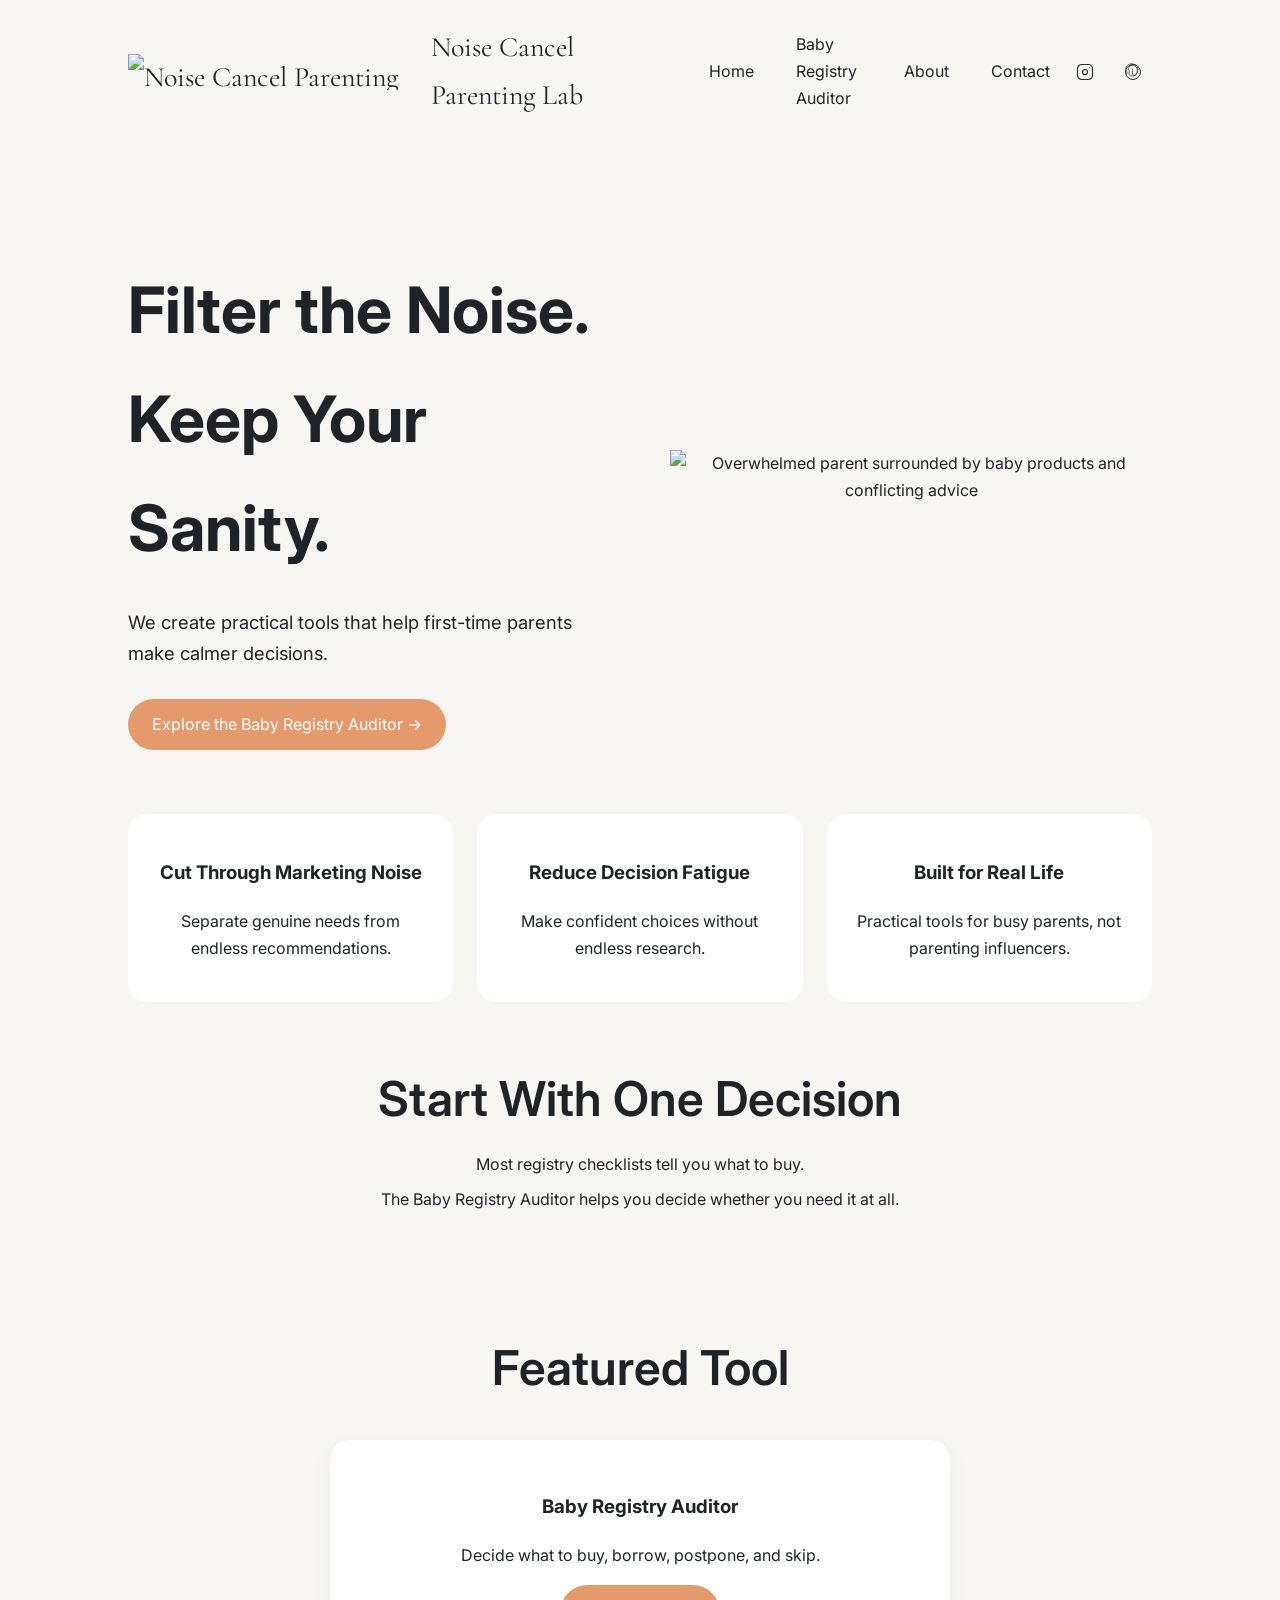
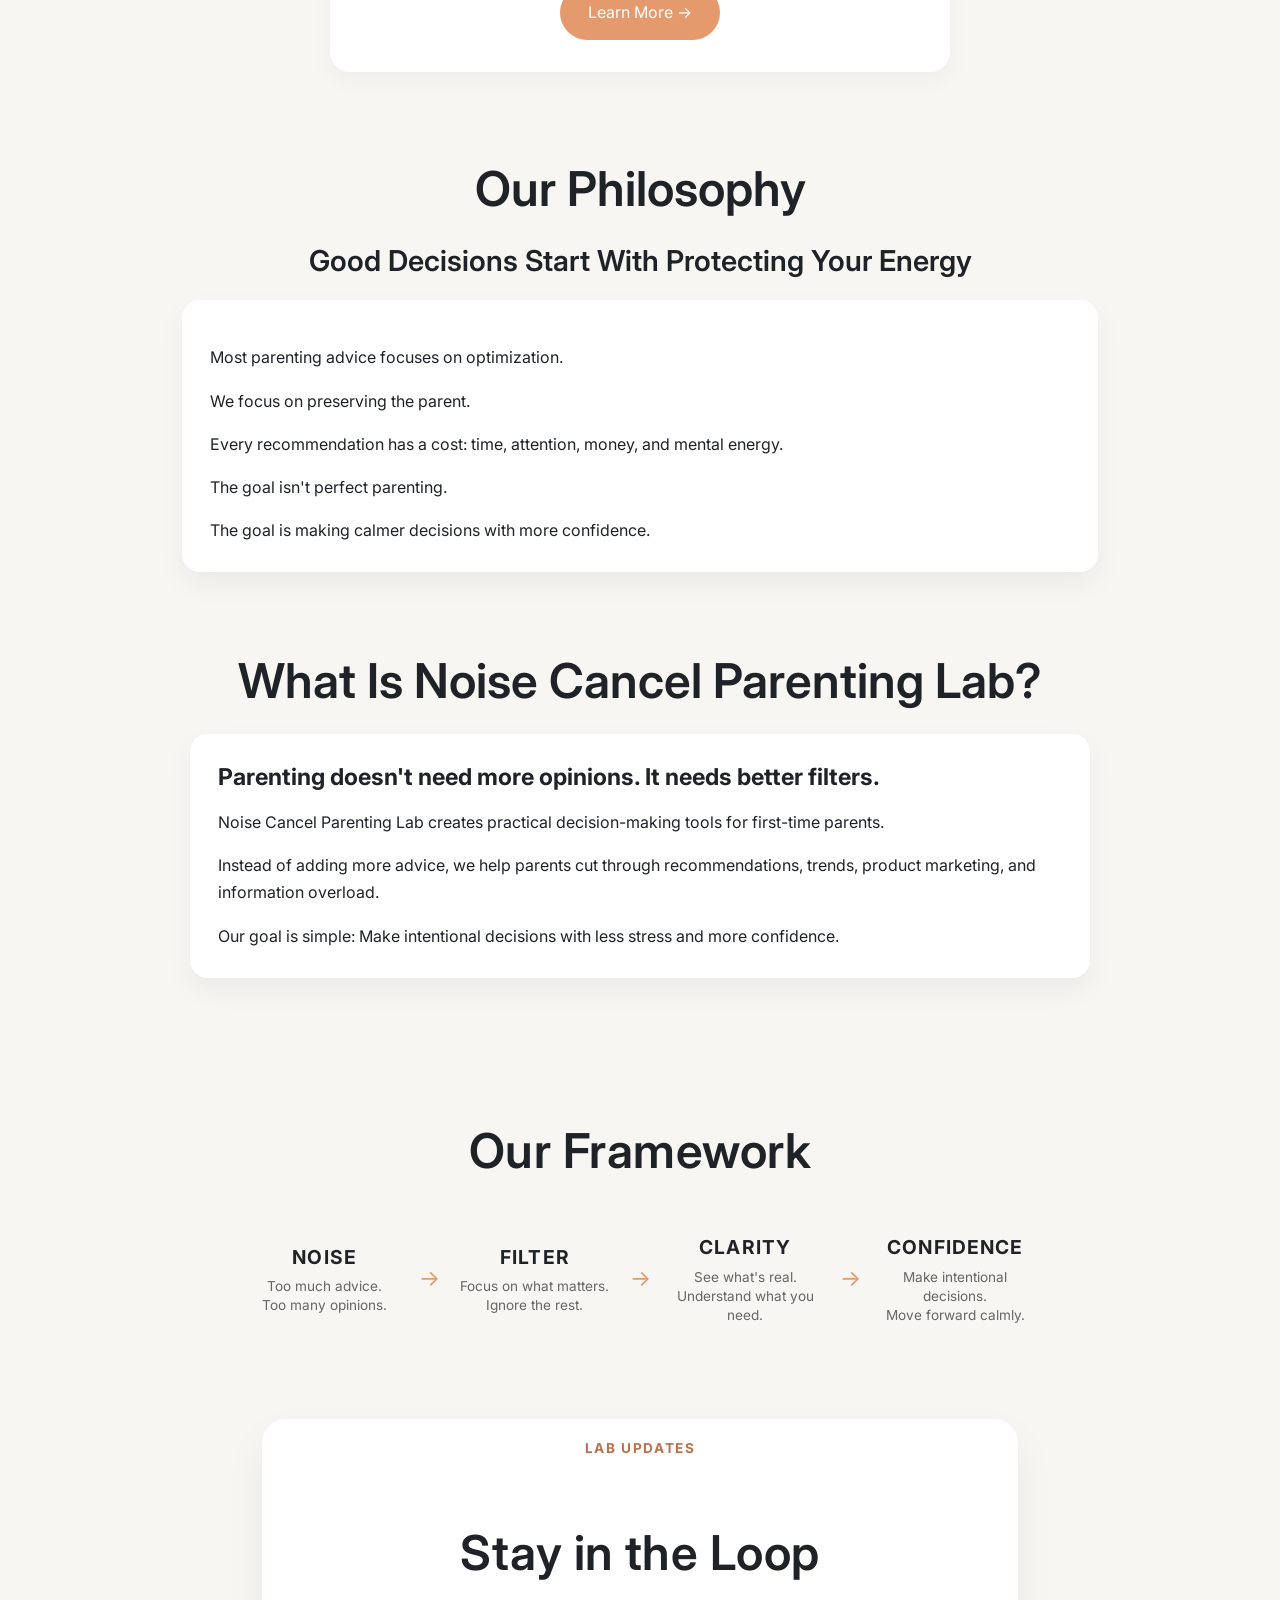
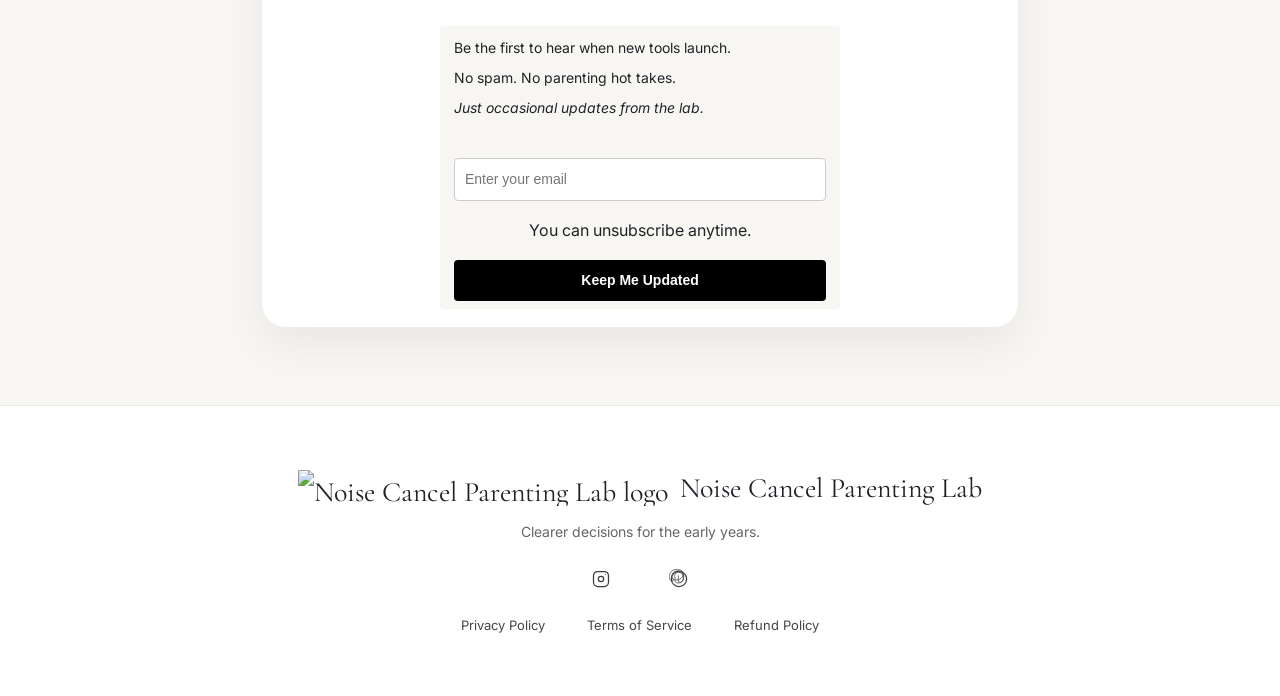
==== commit 759352bc: "updates to index page" ====
--- a/index.html
+++ b/index.html
@@ -105,14 +105,7 @@
         </h1>
 
         <p class="hero-subtitle">
-            Modern parenting comes with more advice than anyone can realistically process.
-        </p>
-
-        <p>
-            We create practical tools that help parents separate
-            genuine needs from marketing noise so they can make
-            confident decisions without spending hundreds of hours
-            researching every choice.
+            We create practical tools that help first-time parents make calmer decisions.
         </p>
 
         <a href="products.html" class="button hero-pill">Explore the Baby Registry Auditor -></a>
@@ -157,9 +150,8 @@
 <h2>Start With One Decision</h2>
 
 <div class="transition-copy">
-    <p>Most first-time parents don't need more recommendations.</p>
-    <p>They need a way to evaluate recommendations.</p>
-    <p>The Baby Registry Auditor helps you decide what to buy, what to borrow, what to postpone, and what to skip.</p>
+    <p>Most registry checklists tell you what to buy.</p>
+    <p>The Baby Registry Auditor helps you decide whether you need it at all.</p>
 </div>
 
 </section>
@@ -171,8 +163,7 @@
 <div class="coming-grid">
     <div class="card">
         <h3>Baby Registry Auditor</h3>
-        <p>Stop wasting money on baby products you'll never use.</p>
-        <p>A practical framework for deciding what to buy, borrow, postpone, and skip.</p>
+        <p>Decide what to buy, borrow, postpone, and skip.</p>
         <a href="products.html" class="button">Learn More -></a>
     </div>
 </div>
@@ -188,10 +179,9 @@
 <div class="mission-copy-box philosophy-card">
     <p>Most parenting advice focuses on optimization.</p>
     <p>We focus on preserving the parent.</p>
-    <p>Every recommendation, product, routine, and purchase comes with a hidden cost: your time, attention, money, and mental energy.</p>
-    <p>If something creates unnecessary stress, complexity, or decision fatigue, it deserves extra scrutiny.</p>
+    <p>Every recommendation has a cost: time, attention, money, and mental energy.</p>
     <p>The goal isn't perfect parenting.</p>
-    <p>The goal is protecting your sanity so you can make better decisions and enjoy more of family life.</p>
+    <p>The goal is making calmer decisions with more confidence.</p>
 </div>
 
 </section>
@@ -216,7 +206,7 @@
 
 <section class="about-mission">
 
-<h2>The Noise Cancel Method</h2>
+<h2>Our Framework</h2>
 
 <div class="method-flow">
     <div class="method-stage">
@@ -245,29 +235,6 @@
         <div class="method-stage-text">Make intentional decisions.<br>Move forward calmly.</div>
     </div>
 </div>
-
-</section>
-
-<section class="founder-story">
-
-<h2>Why I Built This</h2>
-
-<div class="mission-copy-box founder-story-card">
-    <p class="founder-story-role">Data professional.</p>
-    <p class="founder-story-role">First-time mom.</p>
-    <p class="founder-story-role">Recovering overthinker.</p>
-
-    <p>After drowning in baby registry lists, product recommendations, parenting advice, and social media opinions, I wanted something that almost didn't exist:</p>
-
-    <p class="founder-story-highlight">A framework.</p>
-
-    <p>Not another checklist.<br>Not another list of must-have products.</p>
-
-    <p>Just a practical way to decide what actually mattered.</p>
-
-    <p>The Baby Registry Auditor is the tool I wish I'd had when I was building my own registry.</p>
-</div>
-
 
 </section>
 
@@ -457,11 +424,9 @@
                         <div class="ml-form-embedWrapper embedForm">
                             <div class="ml-form-embedBody ml-form-embedBodyDefault row-form">
                                 <div class="ml-form-embedContent" style=" ">
-                                    <p>We're building practical tools to help first-time parents make calmer decisions.</p>
-
-<p>Join the waitlist to hear about new releases, product launches, and resources from the lab.</p>
-<p>No newsletters for the sake of newsletters.</p>
-<p><em>Just useful updates when there's something worth sharing.</em></p>
+                                    <p>Be the first to hear when new tools launch.</p>
+<p>No spam. No parenting hot takes.</p>
+<p><em>Just occasional updates from the lab.</em></p>
 <p><em></em></p>
 <p><br></p>
                                 </div>
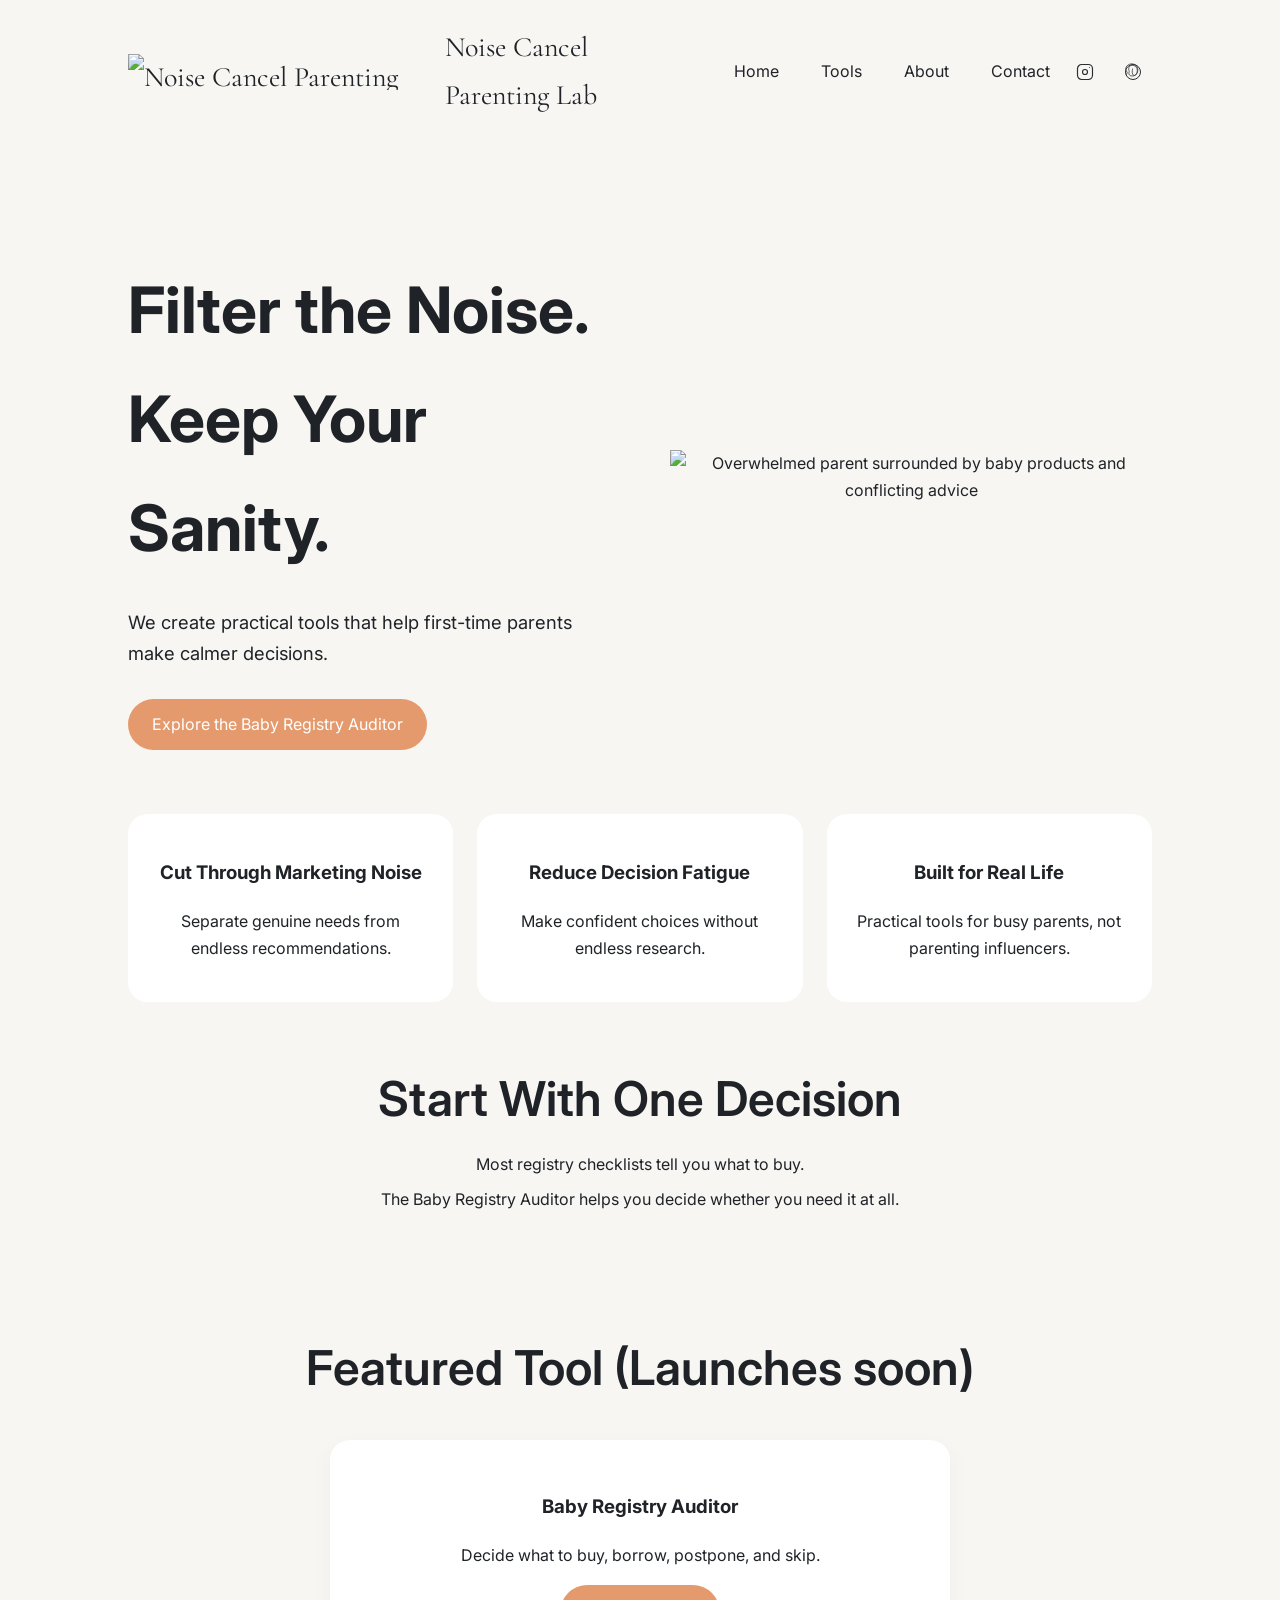
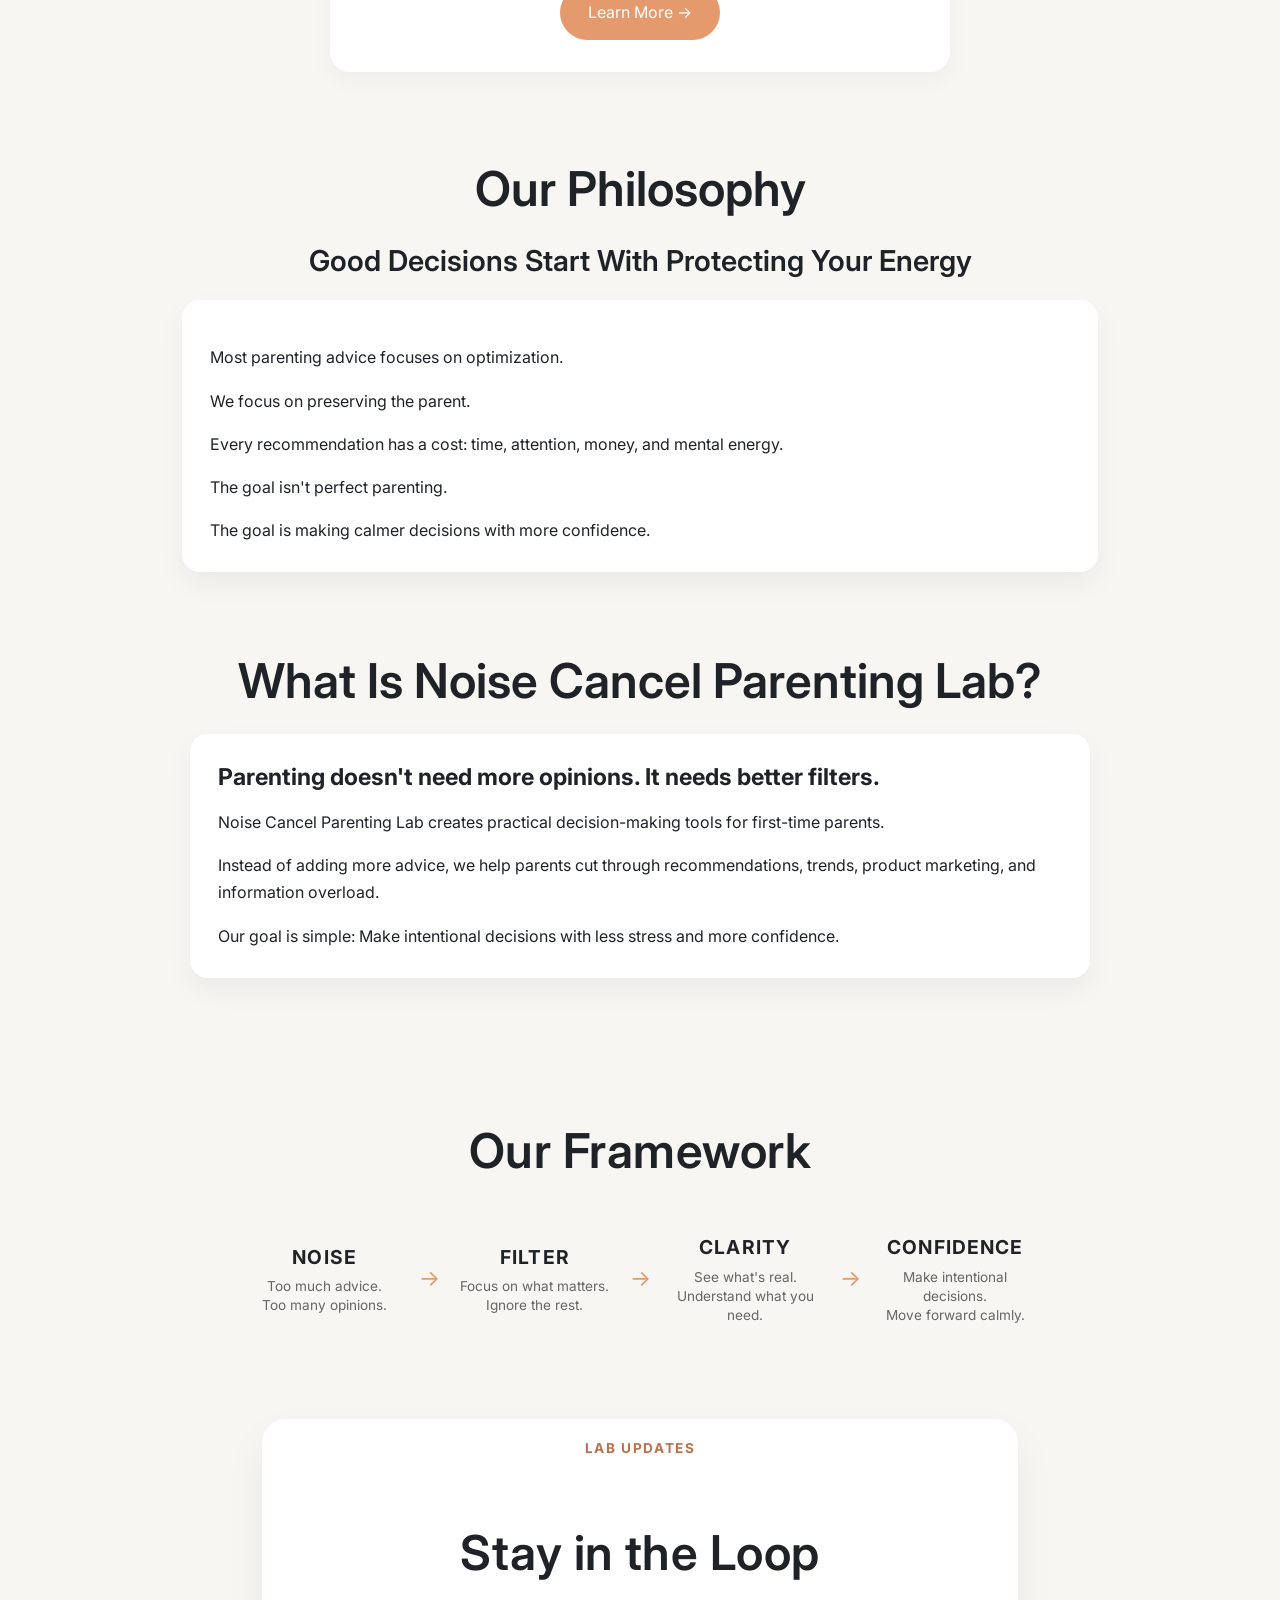
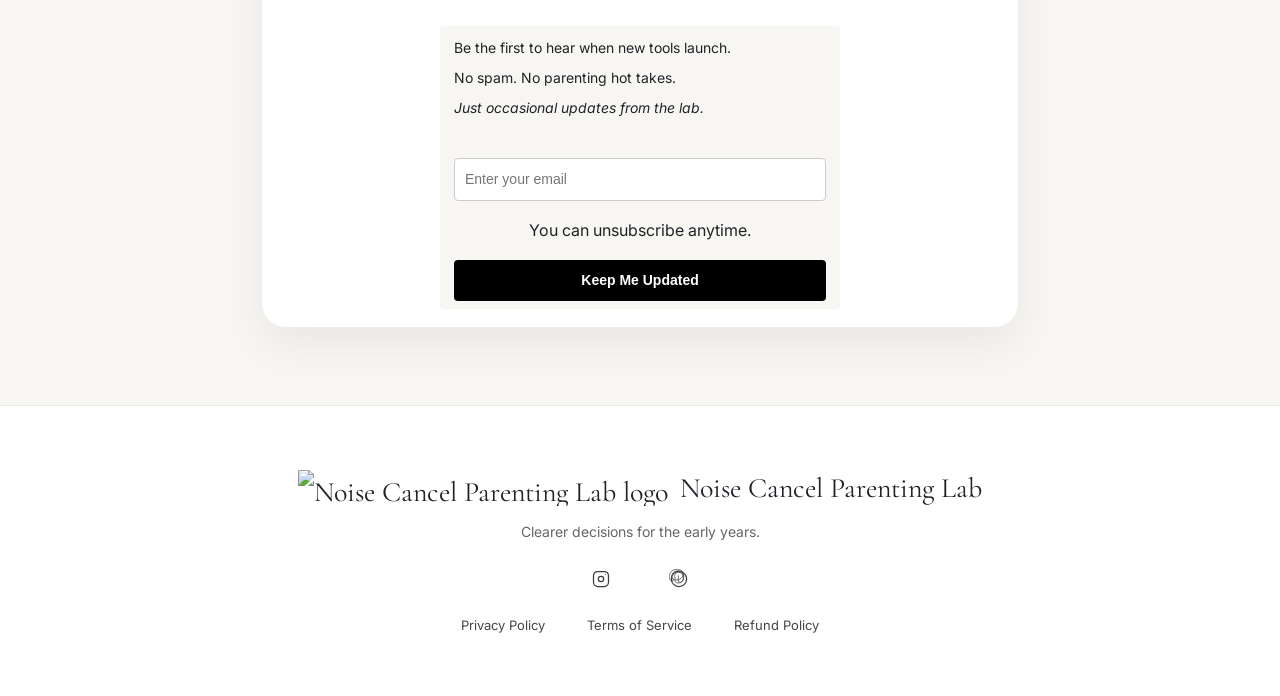
==== commit e5ae8fcc: "changes to nav bar" ====
--- a/index.html
+++ b/index.html
@@ -60,9 +60,15 @@
 
     </a>
 
-    <div class="nav-links">
+    
+    <button class="nav-toggle" type="button" aria-expanded="false" aria-label="Open menu" aria-controls="mobile-menu">
+        <span></span>
+        <span></span>
+        <span></span>
+    </button>
+<div class="nav-links">
         <a href="index.html">Home</a>
-        <a href="products.html">Baby Registry Auditor</a>
+        <a href="products.html">Tools</a>
         <a href="about.html">About</a>
         <a href="contact.html">Contact</a>
     </div>
@@ -87,6 +93,30 @@
         </a>
     </div>
 
+    <div id="mobile-menu" class="mobile-menu" aria-label="Mobile navigation">
+        <a href="index.html">Home</a>
+        <a href="products.html">Tools</a>
+        <a href="free-starter-kit.html">Free Starter Kit</a>
+        <a href="about.html">About</a>
+        <a href="contact.html">Contact</a>
+
+        <div class="mobile-menu-social" aria-label="Follow us on social media">
+            <a class="social-link" href="https://www.instagram.com/noisecancelparentinglab/" target="_blank" rel="noopener noreferrer" aria-label="Instagram">
+                <svg viewBox="0 0 24 24" fill="none" xmlns="http://www.w3.org/2000/svg" aria-hidden="true">
+                    <rect x="3" y="3" width="18" height="18" rx="5" stroke="currentColor" stroke-width="1.4"/>
+                    <circle cx="12" cy="12" r="3" stroke="currentColor" stroke-width="1.4"/>
+                    <circle cx="17.5" cy="6.5" r="0.6" fill="currentColor"/>
+                </svg>
+            </a>
+
+            <a class="social-link" href="https://www.pinterest.com/noisecancelparentinglab/" target="_blank" rel="noopener noreferrer" aria-label="Pinterest">
+                <svg viewBox="0 0 24 24" fill="none" xmlns="http://www.w3.org/2000/svg" aria-hidden="true">
+                    <circle cx="12" cy="12" r="9" stroke="currentColor" stroke-width="1.2"/>
+                    <path d="M11.6 7.8s-1.1 4.6 0 6.8c.4 1 .9 1.6 2 1.6 2 0 3.6-2.6 3.6-6.3 0-3.9-3.4-6-6-6-2.6 0-4.4 1.8-4.4 4.3 0 1.6.8 2.6.8 2.6s-.3 1.2-.4 1.6c-.2.8-.1 1.9.2 2.6.4.9 1.3 1.8 3.7 1.8 4.8 0 6.7-4.2 6.7-7.9 0-3.5-2.9-6.7-7.2-6.7-4 0-7.3 2.6-7.3 6.4 0 1.5.6 2.5 1.5 3.2.4.3.4.5.3.9-.1.4-.4 1.4-.5 1.7-.2.5-.6.7-1.1.5" stroke="currentColor" stroke-width="0.9" fill="none"/>
+                </svg>
+            </a>
+        </div>
+    </div>
 </nav>
 
 
@@ -108,7 +138,7 @@
             We create practical tools that help first-time parents make calmer decisions.
         </p>
 
-        <a href="products.html" class="button hero-pill">Explore the Baby Registry Auditor -></a>
+        <a href="products.html" class="button hero-pill">Explore the Baby Registry Auditor</a>
 
     </div>
 
@@ -158,7 +188,7 @@
 
 <section class="products-preview">
 
-<h2>Featured Tool</h2>
+<h2>Featured Tool (Launches soon)</h2>
 
 <div class="coming-grid">
     <div class="card">
@@ -214,21 +244,21 @@
         <div class="method-stage-text">Too much advice.<br>Too many opinions.</div>
     </div>
 
-    <div class="method-flow-arrow">→</div>
+    <div class="method-flow-arrow">&rarr;</div>
 
     <div class="method-stage">
         <div class="method-stage-name">FILTER</div>
         <div class="method-stage-text">Focus on what matters.<br>Ignore the rest.</div>
     </div>
 
-    <div class="method-flow-arrow">→</div>
+    <div class="method-flow-arrow">&rarr;</div>
 
     <div class="method-stage">
         <div class="method-stage-name">CLARITY</div>
         <div class="method-stage-text">See what's real.<br>Understand what you need.</div>
     </div>
 
-    <div class="method-flow-arrow">→</div>
+    <div class="method-flow-arrow">&rarr;</div>
 
     <div class="method-stage">
         <div class="method-stage-name">CONFIDENCE</div>
@@ -547,6 +577,36 @@
     </div>
 </footer>
 
+<script>
+(function () {
+    const toggle = document.querySelector('.nav-toggle');
+    const menu = document.querySelector('.mobile-menu');
+    if (!toggle || !menu) return;
+
+    const closeMenu = () => {
+        toggle.setAttribute('aria-expanded', 'false');
+        menu.classList.remove('is-open');
+    };
+
+    toggle.addEventListener('click', function () {
+        const expanded = this.getAttribute('aria-expanded') === 'true';
+        this.setAttribute('aria-expanded', expanded ? 'false' : 'true');
+        menu.classList.toggle('is-open', !expanded);
+    });
+
+    menu.querySelectorAll('a').forEach((link) => {
+        link.addEventListener('click', closeMenu);
+    });
+
+    document.addEventListener('click', function (event) {
+        if (!menu.classList.contains('is-open')) return;
+        if (!event.target.closest('nav') || (!event.target.closest('.mobile-menu') && !event.target.closest('.nav-toggle'))) {
+            closeMenu();
+        }
+    });
+})();
+</script>
+<!-- mobile-nav-script -->
 </body>
 
 </html>
--- a/css/style.css
+++ b/css/style.css
@@ -117,6 +117,11 @@
 text-decoration: none;
 border-radius: 999px;
 }
+button.button {
+    border: none;
+    font: inherit;
+    cursor: pointer;
+}
 
 .product,
 .principles {
@@ -133,6 +138,236 @@
 
 .card:hover {
     transform: translateY(-4px);
+}
+
+.contact-page h1,
+.contact-page h2,
+.contact-page h3,
+.contact-page h4,
+.contact-page h5,
+.contact-page h6 {
+    font-family: Inter, sans-serif;
+}
+
+.about-page h1,
+.about-page h2,
+.about-page h3,
+.about-page h4,
+.about-page h5,
+.about-page h6 {
+    font-family: Inter, sans-serif;
+}
+
+.about-page-main {
+    max-width: 1120px;
+    margin: 0 auto;
+    padding: 10px 10% 20px;
+}
+
+.about-section {
+    padding: 18px 0 12px;
+}
+
+.about-hero {
+    text-align: center;
+    padding-top: 0;
+}
+
+.about-hero h1 {
+    max-width: 820px;
+    margin: 6px auto 18px;
+    font-size: clamp(2.8rem, 5vw, 4.4rem);
+    line-height: 1.02;
+}
+
+.about-hero-copy,
+.about-problem-copy p,
+.about-value-card p,
+.about-build-card p,
+.about-philosophy-card p,
+.about-closing-card p {
+    margin: 0 0 12px;
+    font-size: 1.05rem;
+    color: #4A4F55;
+}
+
+.about-hero-copy {
+    max-width: 760px;
+    margin: 0 auto;
+    font-size: 1.08rem;
+    line-height: 1.8;
+}
+
+.about-problem {
+    display: grid;
+    grid-template-columns: minmax(200px, 280px) 1fr;
+    gap: 28px;
+    align-items: start;
+}
+
+.about-problem-heading h2,
+.about-section-heading h2 {
+    margin: 0;
+    text-align: center;
+    font-size: clamp(1.8rem, 3vw, 2.6rem);
+    line-height: 1.08;
+}
+
+.about-problem-heading h2 {
+    text-align: left;
+}
+
+.about-break {
+    text-align: center;
+    padding: 18px 0 10px;
+}
+
+.about-break-line {
+    margin: 0;
+    font-size: clamp(2rem, 5vw, 3.8rem);
+    line-height: 1.02;
+    font-weight: 600;
+    color: #1F2328;
+}
+
+.about-break-line + .about-break-line {
+    margin-top: 4px;
+}
+
+.about-problem-copy {
+    max-width: 620px;
+}
+
+.about-values-grid {
+    display: grid;
+    grid-template-columns: repeat(3, minmax(0, 1fr));
+    gap: 18px;
+}
+
+.about-value-card h3 {
+    margin: 0 0 12px;
+    font-size: 1.25rem;
+    line-height: 1.2;
+}
+
+.about-tools-grid {
+    display: grid;
+    grid-template-columns: repeat(4, minmax(0, 1fr));
+    gap: 16px;
+}
+
+.about-tool-card {
+    text-align: left;
+    padding: 26px 24px;
+}
+
+.about-tool-icon {
+    font-size: 1.9rem;
+    line-height: 1;
+    margin-bottom: 14px;
+}
+
+.about-tool-card h3 {
+    margin: 0 0 10px;
+    font-size: 1.15rem;
+    line-height: 1.2;
+}
+
+.about-tool-card p {
+    margin: 0;
+    font-size: 1rem;
+    color: #4A4F55;
+}
+
+.about-framework-flow {
+    display: flex;
+    align-items: center;
+    justify-content: center;
+    gap: 12px;
+    flex-wrap: wrap;
+    margin: 8px auto 18px;
+    max-width: 1040px;
+}
+
+.about-flow-stage {
+    font-family: Inter, sans-serif;
+    font-size: 1.02rem;
+    font-weight: 600;
+    color: #1F2328;
+}
+
+.about-flow-arrow {
+    font-size: 1.2rem;
+    color: #E59A6D;
+    line-height: 1;
+}
+
+.about-philosophy-copy {
+    max-width: 820px;
+    margin: 0 auto;
+    text-align: left;
+}
+
+.about-closing-cta {
+    max-width: 760px;
+    margin: 0 auto;
+    text-align: center;
+    padding: 8px 0 4px;
+}
+
+.about-closing-cta h2 {
+    margin: 0 0 12px;
+    font-size: clamp(2.5rem, 5vw, 4rem);
+    line-height: 1.02;
+    text-align: center;
+}
+
+.about-closing-cta p {
+    max-width: 640px;
+    margin: 0 auto 18px;
+    font-size: 1.08rem;
+    color: #4A4F55;
+}
+
+.about-build-card,
+.about-philosophy-card,
+.about-closing-card {
+    max-width: 820px;
+}
+
+.about-build-card {
+    text-align: left;
+}
+
+.about-checklist,
+.about-questions {
+    margin: 14px 0 0;
+    padding-left: 1.2rem;
+}
+
+.about-checklist li,
+.about-questions li {
+    margin-bottom: 10px;
+    color: #1F2328;
+}
+
+.about-philosophy-card,
+.about-closing-card {
+    text-align: left;
+}
+
+.about-closing {
+    display: flex;
+    justify-content: center;
+}
+
+.about-closing-card {
+    text-align: center;
+}
+
+.about-closing-card h2 {
+    margin: 0 0 14px;
+    text-align: center;
 }
 footer {
 padding: 60px 10%;
@@ -242,6 +477,52 @@
     }
 }
 
+@media (max-width: 900px) {
+    .about-page-main {
+        padding-left: 6%;
+        padding-right: 6%;
+    }
+
+    .about-values-grid,
+    .about-problem,
+    .about-tools-grid {
+        grid-template-columns: 1fr;
+    }
+
+    .about-problem-heading h2,
+    .about-section-heading h2 {
+        text-align: left;
+    }
+
+    .about-framework-flow {
+        flex-direction: column;
+        gap: 10px;
+    }
+
+    .about-flow-arrow {
+        transform: rotate(0deg);
+    }
+}
+
+@media (max-width: 560px) {
+    .about-hero h1 {
+        font-size: clamp(2.4rem, 12vw, 3.2rem);
+    }
+
+    .about-section {
+        padding-top: 14px;
+        padding-bottom: 10px;
+    }
+
+    .about-break-line {
+        font-size: clamp(1.7rem, 10vw, 2.6rem);
+    }
+
+    .about-closing-cta h2 {
+        font-size: clamp(2.1rem, 12vw, 3rem);
+    }
+}
+
 .transition-section {
     padding: 16px 10% 14px;
 }
@@ -388,6 +669,129 @@
 .card:hover {
 transform: translateY(-4px);
 }
+.contact-page-main {
+    max-width: 860px;
+    margin: 0 auto;
+    padding: 10px 10% 24px;
+}
+.contact-card-section,
+.contact-follow,
+.contact-closing {
+    padding-left: 0;
+    padding-right: 0;
+}
+.contact-hero {
+    text-align: center;
+    padding: 8px 0 20px;
+}
+.contact-hero h1 {
+    margin: 6px 0 14px;
+    font-size: clamp(2.6rem, 5vw, 4.2rem);
+    line-height: 1.06;
+}
+.contact-hero p {
+    max-width: 620px;
+    margin: 0 auto 6px;
+    font-size: 1.08rem;
+    color: #4A4F55;
+}
+.contact-card-section {
+    padding: 12px 0 18px;
+}
+.contact-card {
+    max-width: 760px;
+    margin: 0 auto;
+    text-align: center;
+    padding: 34px 30px 28px;
+}
+.contact-card-label {
+    margin: 0 0 8px;
+    font-size: 0.82rem;
+    font-weight: 700;
+    letter-spacing: 0.1em;
+    text-transform: uppercase;
+    color: #B8734E;
+}
+.contact-email {
+    margin: 0 auto 14px;
+    font-size: clamp(1.45rem, 2.5vw, 2.15rem);
+    line-height: 1.25;
+    font-weight: 600;
+    word-break: break-word;
+}
+.contact-supporting {
+    max-width: 620px;
+    margin: 0 auto 20px;
+    color: #4A4F55;
+}
+.contact-copy-button {
+    min-width: 180px;
+}
+.contact-copy-status {
+    min-height: 1.4em;
+    margin: 12px 0 0;
+    font-size: 0.95rem;
+    color: #6A6F75;
+}
+.contact-follow,
+.contact-closing {
+    padding: 12px 0 18px;
+}
+.contact-section-heading {
+    text-align: center;
+}
+.contact-section-heading h2 {
+    margin: 0 0 12px;
+    font-size: clamp(1.8rem, 3vw, 2.6rem);
+    line-height: 1.12;
+}
+.contact-section-heading p {
+    max-width: 640px;
+    margin: 0 auto 10px;
+    color: #4A4F55;
+}
+.contact-social-links {
+    display: flex;
+    justify-content: center;
+    gap: 12px;
+    flex-wrap: wrap;
+    margin-top: 14px;
+}
+
+.contact-social-button {
+    display: inline-flex;
+    align-items: center;
+    gap: 10px;
+    padding: 12px 18px;
+    border-radius: 999px;
+    background: #fff;
+    color: #1F2328;
+    text-decoration: none;
+    box-shadow: 0 8px 24px rgba(0, 0, 0, 0.04);
+}
+
+.contact-social-button svg {
+    width: 18px;
+    height: 18px;
+    display: block;
+    flex: 0 0 auto;
+}
+
+.contact-social-button span {
+    font-family: Inter, sans-serif;
+    font-weight: 600;
+}
+
+.contact-social-button:hover,
+.contact-social-button:focus {
+    background: #F9E4D4;
+}
+.contact-closing .contact-section-heading {
+    background: #fff;
+    border-radius: 22px;
+    padding: 30px 28px;
+    box-shadow: 0 12px 28px rgba(0, 0, 0, 0.05);
+}
 
 footer {
 padding: 40px 10%;
@@ -418,6 +822,13 @@
 display: flex;
 flex-direction: column;
 gap: 16px;
+}
+
+.contact-form label {
+font-size: 0.95rem;
+font-weight: 600;
+text-align: left;
+color: #1F2328;
 }
 
 .contact-form input,
@@ -433,6 +844,10 @@
 .contact-form textarea {
 min-height: 180px;
 resize: vertical;
+}
+
+.contact-page .contact-form textarea {
+min-height: 220px;
 }
 
 .contact-form button {
@@ -448,6 +863,142 @@
 
 .contact-form button:hover {
 opacity: 0.9;
+}
+
+.contact-hero {
+    max-width: 760px;
+    margin: 0 auto;
+    text-align: center;
+    padding: 32px 10% 16px;
+}
+
+.contact-hero h1 {
+    font-size: clamp(2.6rem, 5vw, 4.2rem);
+    line-height: 1.08;
+    margin-bottom: 18px;
+}
+
+.contact-hero p {
+    max-width: 620px;
+    margin: 0 auto;
+    font-size: 1.08rem;
+}
+
+.contact-section {
+    padding: 20px 10% 24px;
+}
+
+.contact-form-card {
+    max-width: 760px;
+    margin: 0 auto;
+    background: #fff;
+    border-radius: 24px;
+    padding: 12px 28px 28px;
+    box-shadow: 0 18px 40px rgba(0, 0, 0, 0.06);
+}
+
+.contact-closing {
+    padding: 8px 10% 40px;
+}
+
+.contact-closing blockquote {
+    max-width: 760px;
+    margin: 0 auto;
+    padding: 24px 28px;
+    background: #F9E4D4;
+    border-radius: 22px;
+    text-align: center;
+    color: #3C2E25;
+}
+
+.contact-closing p {
+    margin: 0;
+    font-size: 1.05rem;
+}
+
+.contact-closing p + p {
+    margin-top: 8px;
+}
+
+.error-page .error-main {
+    min-height: calc(100vh - 220px);
+    display: flex;
+    align-items: center;
+    justify-content: center;
+    padding: 20px 10% 36px;
+}
+
+.error-hero {
+    width: 100%;
+    max-width: 980px;
+    margin: 0 auto;
+    text-align: center;
+}
+
+.error-page h1 {
+    max-width: 760px;
+    margin: 0 auto 18px;
+    font-size: clamp(2.8rem, 5vw, 4.6rem);
+    line-height: 1.05;
+}
+
+.error-copy {
+    max-width: 760px;
+    margin: 0 auto;
+    font-size: 1.08rem;
+    color: #5F6368;
+}
+
+.error-visual {
+    display: flex;
+    align-items: center;
+    justify-content: center;
+    gap: 14px;
+    flex-wrap: wrap;
+    margin: 40px auto 32px;
+}
+
+.error-stage {
+    min-width: 210px;
+    background: #fff;
+    border-radius: 22px;
+    padding: 22px 20px;
+    box-shadow: 0 12px 28px rgba(0, 0, 0, 0.05);
+    font-size: 1.15rem;
+    font-weight: 700;
+    letter-spacing: 0.08em;
+    text-transform: uppercase;
+}
+
+.error-arrow {
+    font-size: 1.5rem;
+    color: #B8734E;
+    opacity: 0.7;
+}
+
+.error-actions {
+    display: flex;
+    justify-content: center;
+    gap: 14px;
+    flex-wrap: wrap;
+    margin-top: 10px;
+}
+
+.button-secondary {
+    background: #fff;
+    color: #1F2328;
+    box-shadow: 0 8px 24px rgba(0, 0, 0, 0.06);
+}
+
+.button-secondary:hover,
+.button-secondary:focus {
+    background: #F9E4D4;
+}
+
+.error-note {
+    margin: 18px 0 0;
+    color: #7B7F85;
+    font-size: 0.95rem;
 }
 
 /* Product page */
@@ -627,6 +1178,52 @@
 
 @media (max-width: 900px) {
 
+    .contact-page-main {
+        padding-left: 6%;
+        padding-right: 6%;
+    }
+
+    .error-page .error-main {
+        min-height: auto;
+        padding-top: 8px;
+    }
+
+    .contact-form-card {
+        padding: 6px 18px 22px;
+    }
+
+    .contact-hero {
+        padding-top: 18px;
+    }
+
+    .error-visual {
+        flex-direction: column;
+        gap: 10px;
+    }
+
+    .error-arrow {
+        transform: none;
+    }
+
+    .error-actions {
+        flex-direction: column;
+        align-items: center;
+    }
+
+    .error-actions .button {
+        width: min(100%, 360px);
+    }
+
+    .contact-page-main {
+        padding-left: 6%;
+        padding-right: 6%;
+    }
+    .contact-card {
+        padding: 28px 20px 24px;
+    }
+    .contact-closing .contact-section-heading {
+        padding: 24px 20px;
+    }
 
 .hero-grid {
     grid-template-columns: 1fr;
@@ -634,6 +1231,19 @@
 
 .hero-text {
     text-align: center;
+}
+@media (max-width: 560px) {
+    .contact-email {
+        font-size: 1.35rem;
+    }
+    .contact-social-links {
+        flex-direction: column;
+        align-items: center;
+    }
+    .contact-social-links a {
+        width: min(100%, 280px);
+        text-align: center;
+    }
 }
 
 .stats {
@@ -1509,6 +2119,397 @@
     justify-content: center;
 }
 
+.starter-kit-page h1,
+.starter-kit-page h2,
+.starter-kit-page h3,
+.starter-kit-page h4,
+.starter-kit-page h5,
+.starter-kit-page h6 {
+    font-family: Inter, sans-serif;
+}
+
+.starter-shell {
+    max-width: 860px;
+    margin: 0 auto;
+}
+
+.starter-hero {
+    padding: 56px 10% 28px;
+    text-align: center;
+}
+
+.starter-hero h1 {
+    margin: 0 0 10px;
+    font-size: clamp(2rem, 5vw, 3.2rem);
+}
+
+.starter-tagline {
+    margin: 0 auto 10px;
+    max-width: 640px;
+    font-size: clamp(1.1rem, 2.7vw, 1.5rem);
+    font-weight: 600;
+    color: #1F2328;
+}
+
+.starter-subtitle {
+    margin: 0 auto 20px;
+    max-width: 680px;
+    font-size: 1.02rem;
+    color: #3a3f45;
+}
+
+.starter-list {
+    list-style: none;
+    padding: 0;
+    margin: 0;
+    display: inline-flex;
+    flex-direction: column;
+    gap: 8px;
+    text-align: left;
+}
+
+.starter-list li {
+    position: relative;
+    padding-left: 24px;
+    font-size: 1rem;
+}
+
+.starter-list li::before {
+    content: "\2713";
+    position: absolute;
+    left: 0;
+    top: 0;
+    color: #1F2328;
+    font-weight: 600;
+}
+
+.starter-previews {
+    padding: 22px 10% 24px;
+    text-align: center;
+}
+
+.starter-previews > .starter-shell > h2,
+.starter-who > .starter-shell > h2 {
+    margin: 0 0 16px;
+    font-size: clamp(1.5rem, 3.2vw, 2rem);
+}
+
+.starter-preview-grid {
+    display: grid;
+    grid-template-columns: repeat(2, minmax(0, 1fr));
+    gap: 20px;
+}
+
+.starter-preview-card {
+    background: #fff;
+    border-radius: 18px;
+    padding: 18px;
+    box-shadow: 0 12px 30px rgba(0, 0, 0, 0.06);
+    text-align: left;
+}
+
+.starter-pdf-cover {
+    height: 161px;
+    border-radius: 14px;
+    background: #F8F6F2;
+    box-shadow: inset 0 0 0 1px rgba(31, 35, 40, 0.08);
+    overflow: hidden;
+    margin-bottom: 14px;
+}
+
+.starter-pdf-cover img {
+    width: 100%;
+    height: 100%;
+    object-fit: cover;
+    display: block;
+}
+
+.starter-preview-card h3 {
+    margin: 0 0 8px;
+    font-size: 1.15rem;
+}
+
+.starter-preview-card p {
+    margin: 0;
+    color: #4A4F55;
+    line-height: 1.55;
+}
+
+.starter-who {
+    padding: 18px 10% 14px;
+    text-align: center;
+}
+
+.starter-who-grid {
+    list-style: none;
+    margin: 0;
+    padding: 0;
+    display: grid;
+    grid-template-columns: repeat(2, minmax(0, 1fr));
+    gap: 12px;
+    text-align: left;
+}
+
+.starter-who-grid li {
+    background: #fff;
+    border-radius: 14px;
+    padding: 12px 14px 12px 38px;
+    position: relative;
+    box-shadow: 0 10px 24px rgba(0, 0, 0, 0.05);
+}
+
+.starter-who-grid li::before {
+    content: "\2713";
+    position: absolute;
+    left: 14px;
+    top: 12px;
+    color: #1F2328;
+    font-weight: 700;
+}
+
+.starter-capture {
+    padding: 24px 10% 58px;
+}
+
+.starter-capture-box {
+    background: #fff;
+    border-radius: 20px;
+    padding: 30px 28px;
+    box-shadow: 0 12px 28px rgba(0, 0, 0, 0.05);
+    text-align: center;
+}
+
+.starter-capture-box h2 {
+    margin: 0 0 10px;
+}
+
+.starter-capture-box > p {
+    margin: 0 auto 14px;
+    max-width: 620px;
+    color: #3f4349;
+}
+
+.starter-capture-box #mlb2-42769341 .ml-form-embedContent {
+    display: none !important;
+}
+
+.starter-form {
+    max-width: 620px;
+    margin: 0 auto;
+    display: flex;
+    gap: 10px;
+}
+
+.starter-form input {
+    flex: 1 1 auto;
+    min-width: 0;
+    border: 1px solid rgba(31, 35, 40, 0.18);
+    border-radius: 999px;
+    padding: 12px 14px;
+    font: inherit;
+    color: #1F2328;
+    background: #fff;
+}
+
+.starter-form button {
+    border: none;
+    border-radius: 999px;
+    background: #E59A6D;
+    color: #fff;
+    padding: 12px 20px;
+    font: inherit;
+    font-weight: 600;
+    cursor: pointer;
+}
+
+.starter-microcopy {
+    margin: 12px auto 0;
+    max-width: 560px;
+    font-size: 0.92rem;
+    color: #666;
+    text-align: center;
+}
+
+@media (max-width: 760px) {
+    .starter-hero {
+        padding-top: 30px;
+    }
+
+    .starter-list {
+        width: 100%;
+    }
+
+    .starter-capture-box {
+        padding: 24px 18px;
+    }
+
+    .starter-preview-grid,
+    .starter-who-grid {
+        grid-template-columns: 1fr;
+    }
+
+    .starter-pdf-cover {
+        height: 154px;
+    }
+
+    .starter-form {
+        flex-direction: column;
+    }
+
+    .starter-form button {
+        width: 100%;
+    }
+}
+
+.starter-downloads-page h1,
+.starter-downloads-page h2,
+.starter-downloads-page h3,
+.starter-downloads-page h4,
+.starter-downloads-page h5,
+.starter-downloads-page h6 {
+    font-family: Inter, sans-serif;
+}
+
+.downloads-hero {
+    padding: 54px 10% 26px;
+    text-align: center;
+}
+
+.downloads-kicker {
+    margin: 0 0 8px;
+    font-size: 0.82rem;
+    font-weight: 600;
+    letter-spacing: 0.1em;
+    text-transform: uppercase;
+    color: #666;
+}
+
+.downloads-hero h1 {
+    margin: 0 0 12px;
+    font-size: clamp(2rem, 5vw, 3rem);
+}
+
+.downloads-subtitle {
+    margin: 0 auto 8px;
+    max-width: 700px;
+    font-size: 1.1rem;
+    color: #1F2328;
+}
+
+.downloads-supporting {
+    margin: 0 auto;
+    max-width: 760px;
+    font-size: 1rem;
+    color: #4A4F55;
+}
+
+.downloads-section {
+    padding: 20px 10% 24px;
+}
+
+.downloads-includes-heading {
+    margin: 0 0 16px;
+    font-size: clamp(1.35rem, 2.8vw, 1.9rem);
+    text-align: center;
+}
+
+.downloads-grid {
+    display: grid;
+    grid-template-columns: repeat(2, minmax(0, 1fr));
+    gap: 22px;
+}
+
+.download-card {
+    background: #fff;
+    border-radius: 18px;
+    padding: 18px;
+    box-shadow: 0 14px 32px rgba(0, 0, 0, 0.06);
+    text-align: left;
+    display: flex;
+    flex-direction: column;
+}
+
+.download-cover {
+    height: 161px;
+    border-radius: 12px;
+    overflow: hidden;
+    box-shadow: inset 0 0 0 1px rgba(31, 35, 40, 0.08);
+    margin-bottom: 14px;
+    background: #F8F6F2;
+}
+
+.download-cover img {
+    width: 100%;
+    height: 100%;
+    object-fit: cover;
+    display: block;
+}
+
+.download-card h2 {
+    margin: 0 0 10px;
+    font-size: 1.25rem;
+    text-align: left;
+}
+
+.download-card p {
+    margin: 0 0 16px;
+    color: #4A4F55;
+    line-height: 1.55;
+}
+
+.download-button {
+    display: block;
+    width: 100%;
+    box-sizing: border-box;
+    align-self: stretch;
+    text-align: center;
+    font-weight: 700;
+    padding: 14px 18px;
+    margin-top: auto;
+}
+
+.downloads-next {
+    padding: 24px 10% 62px;
+}
+
+.downloads-next-box {
+    max-width: 860px;
+    margin: 0 auto;
+    background: #fff;
+    border-radius: 20px;
+    padding: 28px 24px;
+    box-shadow: 0 12px 28px rgba(0, 0, 0, 0.05);
+    text-align: center;
+}
+
+.downloads-next-box h2 {
+    margin: 0 0 10px;
+}
+
+.downloads-next-box p {
+    margin: 0 auto 12px;
+    max-width: 740px;
+    color: #4A4F55;
+}
+
+.downloads-next-box p:last-of-type {
+    margin-bottom: 18px;
+}
+
+@media (max-width: 860px) {
+    .downloads-grid {
+        grid-template-columns: 1fr;
+    }
+
+    .download-cover {
+        height: 147px;
+    }
+
+    .downloads-next {
+        padding-bottom: 50px;
+    }
+}
+
 .site-footer .footer-social {
     margin: 18px 0;
 }
@@ -1583,3 +2584,141 @@
 }
 
 
+
+/* =============================
+   Mobile Header Redesign
+   ============================= */
+.nav-toggle {
+    display: none;
+    border: 0;
+    background: transparent;
+    padding: 6px 4px;
+    margin-left: auto;
+    cursor: pointer;
+}
+
+.nav-toggle span {
+    display: block;
+    width: 22px;
+    height: 2px;
+    background: #1F2328;
+    border-radius: 2px;
+    margin: 4px 0;
+}
+
+.mobile-menu {
+    display: none;
+}
+
+@media (max-width: 768px) {
+    header {
+        padding: 12px 16px;
+    }
+
+    nav {
+        position: relative;
+        min-height: 72px;
+        display: flex;
+        align-items: center;
+        gap: 10px;
+    }
+
+    .logo-link {
+        min-width: 0;
+        flex: 1 1 auto;
+    }
+
+    .logo {
+        min-width: 0;
+        gap: 8px;
+        align-items: center;
+    }
+
+    .logo img {
+        height: 30px;
+        width: auto;
+    }
+
+    .logo span {
+        font-size: 1rem;
+        line-height: 1.1;
+        white-space: nowrap;
+        overflow: hidden;
+        text-overflow: ellipsis;
+        display: block;
+    }
+
+    .nav-links,
+    .nav-social {
+        display: none !important;
+    }
+
+    .nav-toggle {
+        display: inline-flex;
+        flex-direction: column;
+        align-items: center;
+        justify-content: center;
+        width: 40px;
+        height: 40px;
+        flex: 0 0 auto;
+    }
+
+    .mobile-menu {
+        position: absolute;
+        top: calc(100% + 8px);
+        left: 0;
+        right: 0;
+        z-index: 200;
+        background: #ffffff;
+        border: 1px solid #e7e1d8;
+        border-radius: 14px;
+        box-shadow: 0 16px 36px rgba(0, 0, 0, 0.12);
+        padding: 12px;
+    }
+
+    .mobile-menu.is-open {
+        display: flex;
+        flex-direction: column;
+        gap: 4px;
+    }
+
+    .mobile-menu a {
+        display: block;
+        text-decoration: none;
+        color: #1F2328;
+        font-size: 0.98rem;
+        padding: 10px 12px;
+        border-radius: 10px;
+        margin: 0;
+    }
+
+    .mobile-menu a:hover,
+    .mobile-menu a:focus {
+        background: #F8F6F2;
+    }
+
+    .mobile-menu-social {
+        display: flex;
+        gap: 10px;
+        padding: 8px 8px 2px;
+        border-top: 1px solid #eee8de;
+        margin-top: 6px;
+    }
+
+    .mobile-menu-social .social-link {
+        display: inline-flex;
+        align-items: center;
+        justify-content: center;
+        width: 34px;
+        height: 34px;
+        color: #1F2328;
+        text-decoration: none;
+        padding: 0;
+    }
+
+    .mobile-menu-social svg {
+        width: 18px;
+        height: 18px;
+        display: block;
+    }
+}
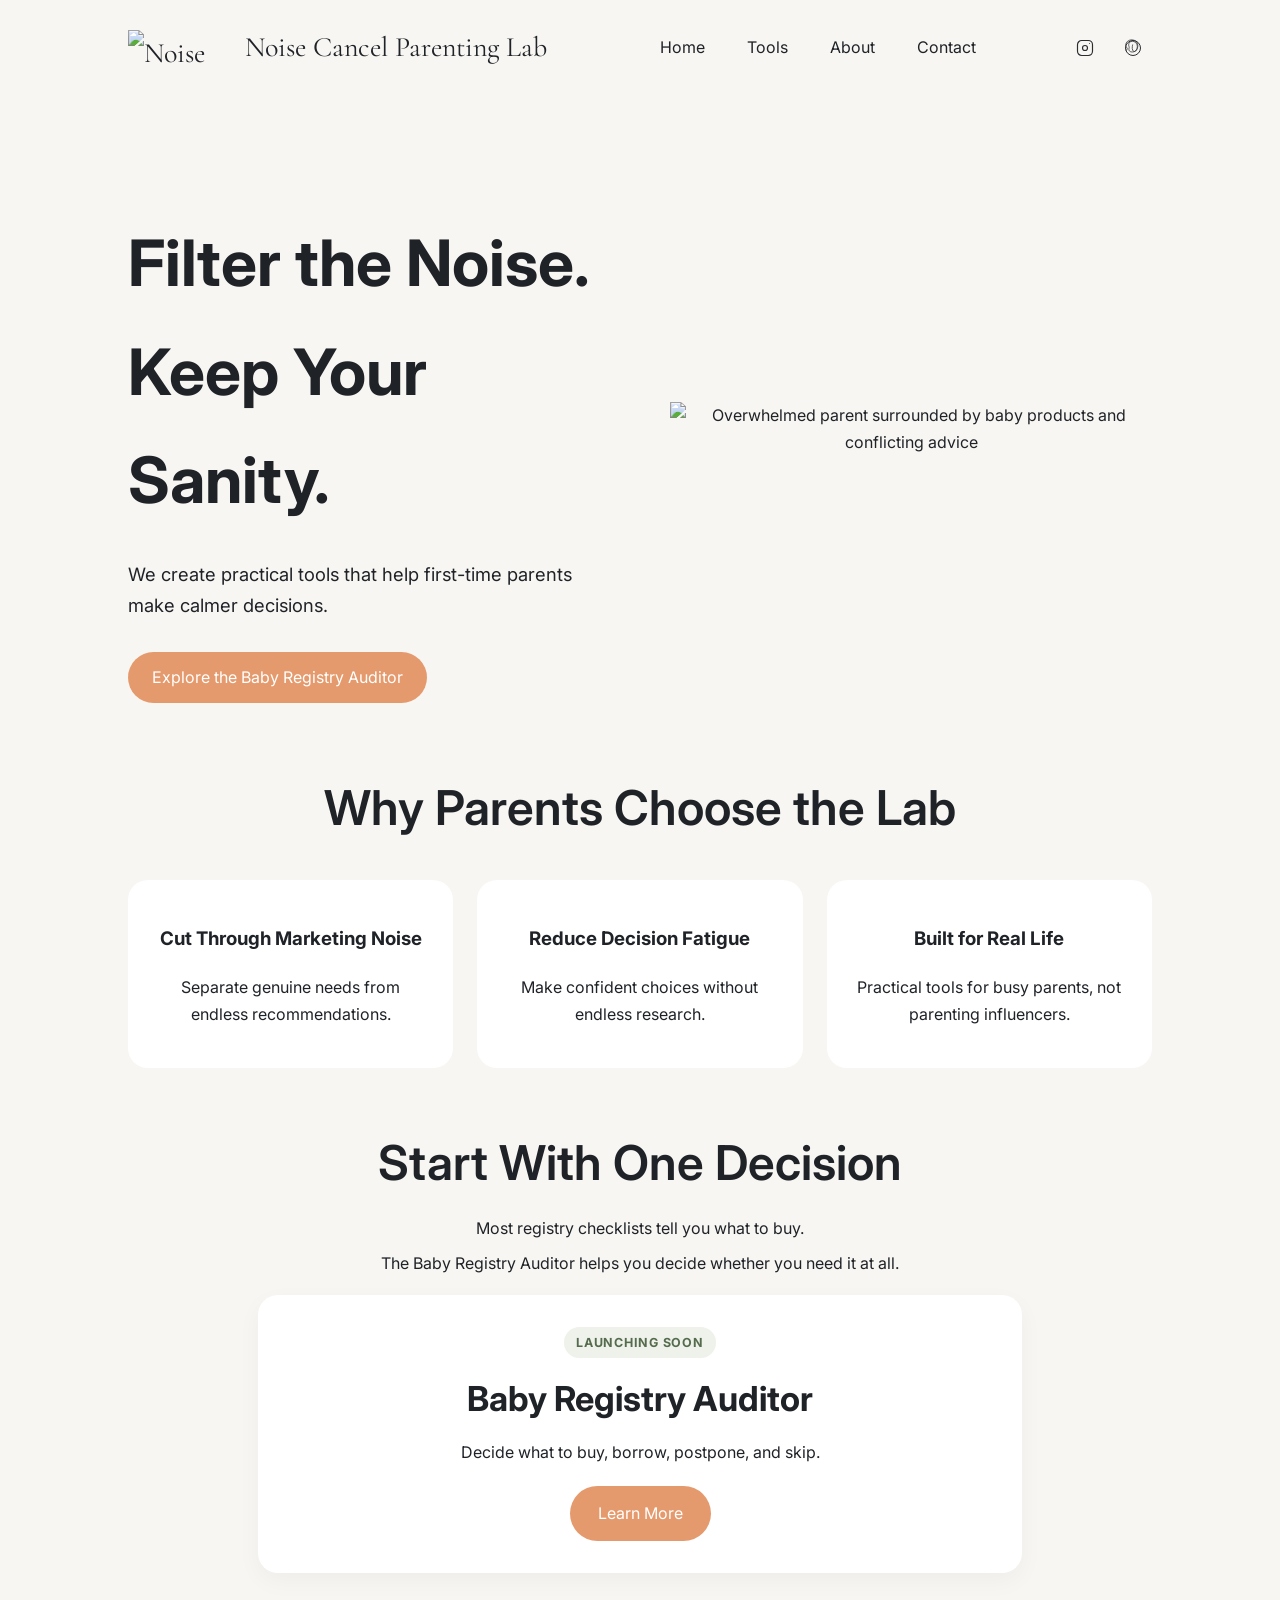
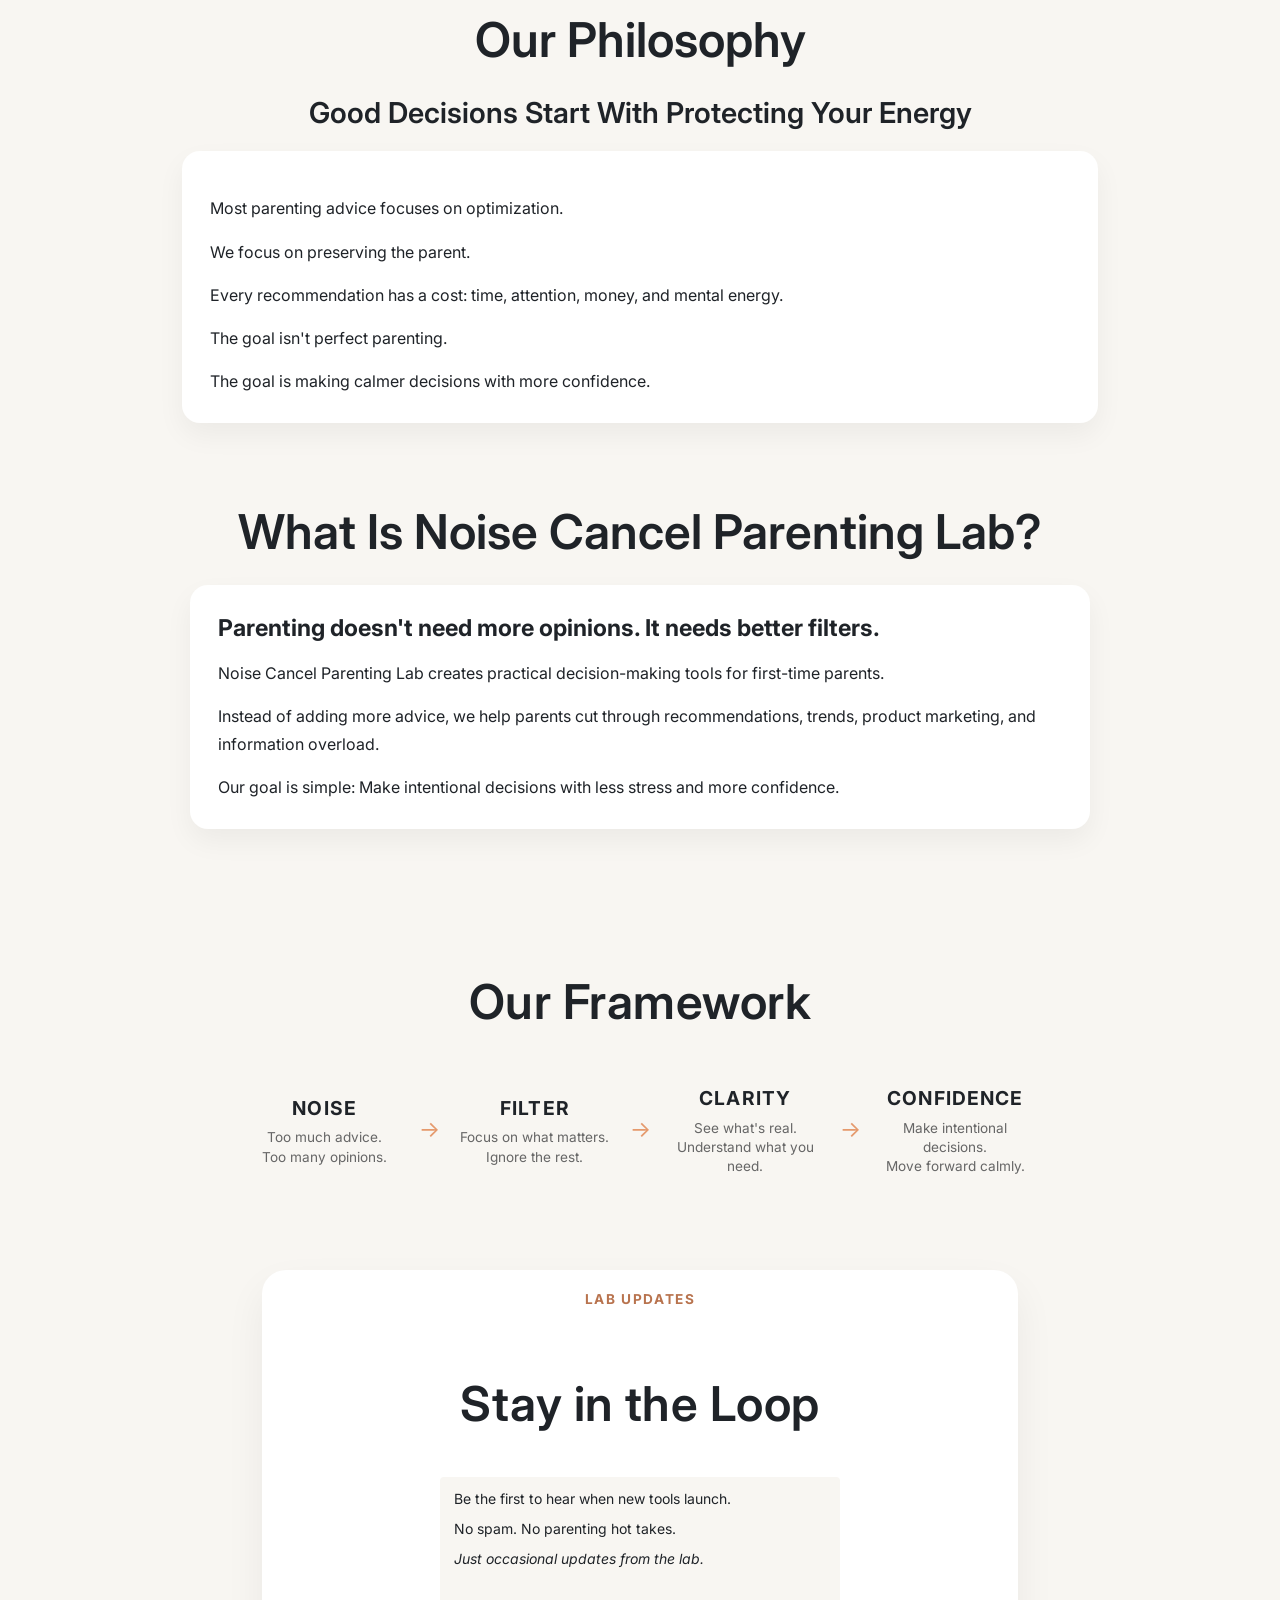
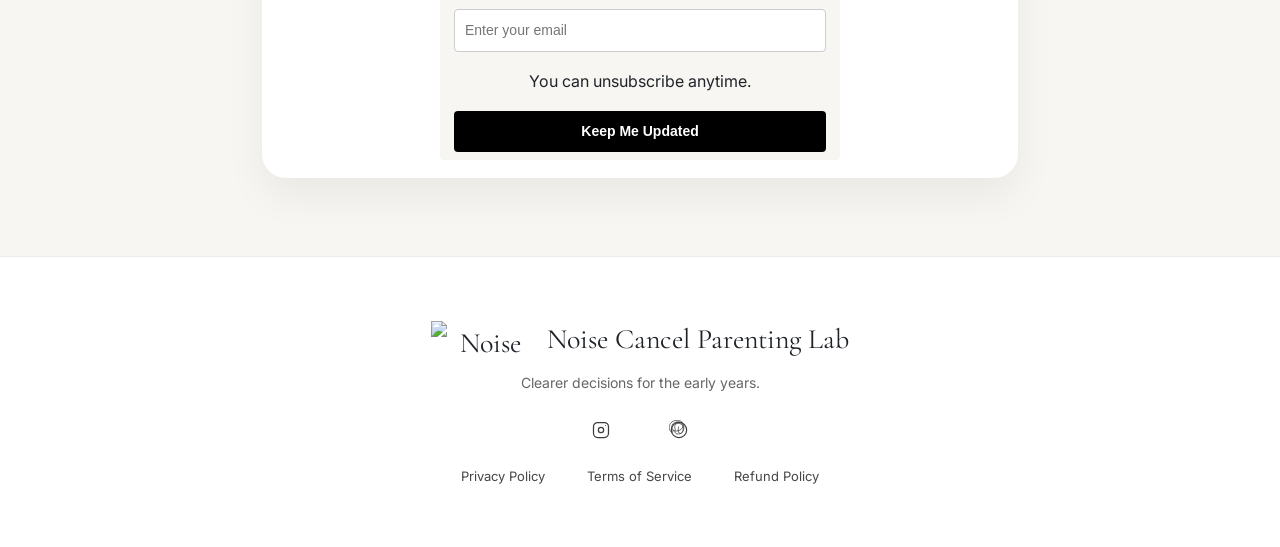
==== commit 32bb3316: "product page improvement" ====
--- a/index.html
+++ b/index.html
@@ -7,10 +7,11 @@
     <meta name="viewport" content="width=device-width, initial-scale=1.0">
 
 
-    <title>Noise Cancel Parenting Lab</title>
+    <title>Noise Cancel Parenting Lab | Calmer Baby Registry Decisions</title>
 
     <meta name="description"
         content="Practical tools for first-time parents who want less guilt, less overwhelm, and fewer expensive mistakes.">
+    <link rel="canonical" href="https://noisecancelparentinglab.com/">
     <meta name="p:domain_verify" content="9ccd1b0f23c24447b9913abafd8f6694"/>
 
     <link rel="stylesheet" href="css/style.css">
@@ -54,7 +55,7 @@
     <a href="index.html" class="logo-link">
 
         <div class="logo">
-            <img src="images/logo-nav.png" alt="Noise Cancel Parenting Lab logo">
+            <img src="images/logo-nav.png" alt="Noise Cancel Parenting Lab logo" width="909" height="313">
             <span>Noise Cancel Parenting Lab</span>
         </div>
 
@@ -96,7 +97,7 @@
     <div id="mobile-menu" class="mobile-menu" aria-label="Mobile navigation">
         <a href="index.html">Home</a>
         <a href="products.html">Tools</a>
-        <a href="free-starter-kit.html">Free Starter Kit</a>
+        
         <a href="about.html">About</a>
         <a href="contact.html">Contact</a>
 
@@ -144,8 +145,7 @@
 
     <div class="hero-image">
 
-        <img src="images/parenting-noise.png"
-            alt="Overwhelmed parent surrounded by baby products and conflicting advice">
+        <img src="images/parenting-noise.png" alt="Overwhelmed parent surrounded by baby products and conflicting advice" width="1536" height="1024">
 
     </div>
 
@@ -155,6 +155,8 @@
 </section>
 
 <section class="stats">
+
+<h2>Why Parents Choose the Lab</h2>
 
 
 <div class="stat-card">
@@ -184,18 +186,16 @@
     <p>The Baby Registry Auditor helps you decide whether you need it at all.</p>
 </div>
 
-</section>
-
-<section class="products-preview">
-
-<h2>Featured Tool (Launches soon)</h2>
-
-<div class="coming-grid">
-    <div class="card">
+<div class="decision-product-wrap">
+    <article class="card decision-product-card">
+        <span class="decision-badge">Launching Soon</span>
         <h3>Baby Registry Auditor</h3>
         <p>Decide what to buy, borrow, postpone, and skip.</p>
-        <a href="products.html" class="button">Learn More -></a>
-    </div>
+
+        <div class="decision-actions">
+            <a href="products.html" class="button">Learn More</a>
+        </div>
+    </article>
 </div>
 
 </section>
@@ -492,7 +492,7 @@
 
                             <div class="ml-form-successBody row-success" style="display: none">
                                 <div class="ml-form-successContent">
-                                    <h4>Thank you!</h4>
+                                    <h3>Thank you!</h3>
                                     <p>You have successfully joined our subscriber list.</p>
                                 </div>
                             </div>
@@ -546,7 +546,7 @@
     <div class="footer-brand">
         <a href="index.html" class="logo-link footer-logo-link">
             <div class="logo">
-                <img src="images/logo-nav.png" alt="Noise Cancel Parenting Lab logo">
+                <img src="images/logo-nav.png" alt="Noise Cancel Parenting Lab logo" width="909" height="313">
                 <span>Noise Cancel Parenting Lab</span>
             </div>
         </a>
@@ -611,3 +611,5 @@
 
 </html>
 
+
+
--- a/css/style.css
+++ b/css/style.css
@@ -406,6 +406,12 @@
 text-align: center;
 }
 
+/* Keep homepage title typography consistent with the hero title font. */
+.home-page h2,
+.home-page h3 {
+    font-family: Inter, sans-serif;
+}
+
 .about-mission {
     max-width: 100%;
     margin: 0 auto;
@@ -524,7 +530,7 @@
 }
 
 .transition-section {
-    padding: 16px 10% 14px;
+    padding: 14px 10% 10px;
 }
 
 .transition-section > h2 {
@@ -546,6 +552,63 @@
 
 .transition-copy p:last-child {
     margin-bottom: 0;
+}
+
+.decision-product-wrap {
+    max-width: 860px;
+    margin: 18px auto 0;
+    display: flex;
+    justify-content: center;
+}
+
+.decision-product-card {
+    width: min(100%, 700px);
+    text-align: center;
+    padding: 36px 34px;
+    box-shadow: 0 12px 30px rgba(0, 0, 0, 0.06);
+}
+
+.decision-badge {
+    display: inline-block;
+    margin-bottom: 12px;
+    padding: 5px 12px;
+    border-radius: 999px;
+    font-size: 0.78rem;
+    font-weight: 700;
+    letter-spacing: 0.06em;
+    text-transform: uppercase;
+    color: #556b4d;
+    background: #eef2ea;
+}
+
+.decision-product-card h3 {
+    margin: 0 0 10px;
+    font-size: clamp(1.7rem, 3vw, 2.15rem);
+}
+
+.decision-product-card p {
+    margin: 0 auto 20px;
+    max-width: 560px;
+}
+
+.decision-actions {
+    display: flex;
+    align-items: center;
+    justify-content: center;
+    gap: 14px;
+    flex-wrap: wrap;
+}
+
+.decision-secondary-link {
+    color: #1F2328;
+    text-decoration: underline;
+    text-underline-offset: 3px;
+    font-weight: 500;
+}
+
+.decision-secondary-link:hover,
+.decision-secondary-link:focus {
+    color: #000;
 }
 
 .products-preview {
@@ -816,6 +879,38 @@
     margin-bottom: 24px;
 }
 
+.privacy-policy-content {
+    text-align: left;
+}
+
+.privacy-policy-content h1,
+.privacy-policy-content h2 {
+    font-family: Inter, sans-serif !important;
+    text-align: left;
+}
+
+.privacy-policy-content h1 {
+    text-align: center;
+    font-weight: 700;
+    font-size: clamp(2.4rem, 5vw, 3.4rem);
+    line-height: 1.15;
+}
+
+.privacy-policy-content h2 {
+    font-size: clamp(1.35rem, 2.4vw, 1.9rem);
+    font-weight: 600;
+    line-height: 1.3;
+}
+
+.privacy-policy-content ul {
+    margin: 0 0 24px 24px;
+    padding: 0;
+}
+
+.privacy-policy-content li {
+    margin-bottom: 10px;
+}
+
 .contact-form {
 max-width: 650px;
 margin: 40px auto 0;
@@ -1074,6 +1169,12 @@
 max-width: 1200px;
 margin: 0 auto;
 padding: 40px 10%;
+}
+
+.stats h2 {
+grid-column: 1 / -1;
+margin: 0 0 8px;
+text-align: center;
 }
 
 .stat-card {
@@ -1434,6 +1535,14 @@
         grid-template-columns: 1fr;
     }
 
+    .decision-product-wrap {
+        margin-top: 14px;
+    }
+
+    .decision-product-card {
+        padding: 28px 22px;
+    }
+
     /* Stats */
 
     .stats {
@@ -1566,6 +1675,12 @@
     box-shadow: 0 20px 50px rgba(0, 0, 0, 0.08);
 }
 
+.product-page .hero-visual img {
+    width: min(100%, 520px);
+    height: auto;
+    margin: 0 auto;
+}
+
 .hero-badge {
     position: absolute;
     bottom: -12px;
@@ -1621,10 +1736,10 @@
 
 .gallery-card img {
     display: block;
-    width: 100%;
-    aspect-ratio: 16 / 10;
+    width: 92%;
+    margin: 14px auto 0;
     height: auto;
-    object-fit: cover;
+    object-fit: contain;
 }
 
 .gallery-card div {
@@ -1799,6 +1914,352 @@
     margin: 12px 0 12px;
 }
 
+/* Product Page Redesign */
+
+.hero-supporting {
+    max-width: 620px;
+    margin: 12px 0 24px;
+    font-size: 1.08rem;
+    color: #4A4F55;
+    line-height: 1.6;
+}
+
+.button-secondary {
+    background: #fff;
+    color: #1F2328;
+    box-shadow: 0 8px 24px rgba(0, 0, 0, 0.06);
+    border: 1px solid #E8E8E8;
+}
+
+.button-secondary:hover,
+.button-secondary:focus {
+    background: #F9E4D4;
+}
+
+.framework-hero {
+    padding: 40px 10%;
+    text-align: center;
+}
+
+.framework-container {
+    max-width: 1000px;
+    margin: 0 auto;
+}
+
+.framework-container img {
+    width: 100%;
+    height: auto;
+    border-radius: 24px;
+    box-shadow: 0 20px 50px rgba(0, 0, 0, 0.08);
+}
+
+.how-it-works {
+    padding: 60px 10%;
+    max-width: 1400px;
+    margin: 0 auto;
+}
+
+.section-intro {
+    max-width: 720px;
+    margin: 0 auto 50px;
+    font-size: 1.1rem;
+    color: #4A4F55;
+    line-height: 1.7;
+}
+
+.how-it-works .features-grid {
+    display: grid;
+    grid-template-columns: repeat(2, minmax(0, 1fr));
+    gap: 28px;
+    margin-bottom: 40px;
+    align-items: stretch;
+}
+
+.how-it-works .feature-card {
+    display: flex;
+    flex-direction: column;
+    height: auto;
+    min-height: 0;
+    padding: 22px;
+    background: #fff;
+    border-radius: 28px;
+    box-shadow: 0 12px 28px rgba(0, 0, 0, 0.05);
+}
+
+.how-it-works .feature-image {
+    display: flex;
+    align-items: center;
+    justify-content: center;
+    width: 100%;
+    height: clamp(360px, 30vw, 430px);
+    margin-bottom: 0;
+    overflow: hidden;
+    border-radius: 22px;
+}
+
+.how-it-works .feature-image-trigger {
+    display: block;
+    width: 100%;
+    height: 100%;
+    padding: 0;
+    border: 0;
+    background: transparent;
+    cursor: zoom-in;
+}
+
+.how-it-works .feature-image-trigger:focus-visible {
+    outline: 3px solid rgba(184, 115, 78, 0.35);
+    outline-offset: 4px;
+    border-radius: 24px;
+}
+
+.how-it-works .feature-image img {
+    width: 100%;
+    height: 100%;
+    object-fit: cover;
+    transform: scale(1.68);
+    transform-origin: center;
+    border-radius: 0;
+    box-shadow: 0 18px 40px rgba(0, 0, 0, 0.06);
+    background: #faf8f4;
+}
+
+.how-it-works .feature-image-trigger--auditor img {
+    object-position: 0% 22%;
+}
+
+.how-it-works .feature-image-trigger--interrogation img {
+    object-position: 0% 38%;
+}
+
+.how-it-works .feature-image-trigger--parking-lot img {
+    object-position: 0% 48%;
+}
+
+.how-it-works .feature-image-trigger--shopping-list img {
+    object-position: 0% 32%;
+    transform: scale(1.42);
+}
+
+.how-it-works .feature-content {
+    display: flex;
+    flex-direction: column;
+    justify-content: flex-start;
+    padding-top: 12px;
+    padding-bottom: 0;
+}
+
+.how-it-works .feature-content h3 {
+    font-size: clamp(1.45rem, 2.4vw, 2rem);
+    margin: 0 0 8px;
+    line-height: 1.12;
+}
+
+.how-it-works .feature-content p {
+    margin: 0;
+    font-size: 0.95rem;
+    line-height: 1.42;
+    color: #4A4F55;
+}
+
+.image-lightbox {
+    position: fixed;
+    inset: 0;
+    z-index: 3000;
+}
+
+.image-lightbox-backdrop {
+    position: absolute;
+    inset: 0;
+    background: rgba(13, 18, 23, 0.78);
+    backdrop-filter: blur(8px);
+}
+
+.image-lightbox-panel {
+    position: relative;
+    z-index: 1;
+    width: min(92vw, 980px);
+    margin: 5vh auto;
+    background: #fff;
+    border-radius: 28px;
+    padding: 18px 18px 20px;
+    box-shadow: 0 24px 70px rgba(0, 0, 0, 0.28);
+}
+
+.image-lightbox-panel img {
+    display: block;
+    width: 100%;
+    height: auto;
+    border-radius: 18px;
+    background: #faf8f4;
+}
+
+.image-lightbox-panel p {
+    margin: 14px 6px 0;
+    color: #4A4F55;
+    font-size: 0.98rem;
+    text-align: center;
+}
+
+.image-lightbox-close {
+    position: absolute;
+    top: 10px;
+    right: 10px;
+    width: 40px;
+    height: 40px;
+    border: 0;
+    border-radius: 999px;
+    background: rgba(255, 255, 255, 0.92);
+    color: #1F2328;
+    font-size: 1.8rem;
+    line-height: 1;
+    cursor: pointer;
+    box-shadow: 0 8px 20px rgba(0, 0, 0, 0.12);
+}
+
+body.lightbox-open {
+    overflow: hidden;
+}
+
+.comparison-grid-new {
+    display: grid;
+    grid-template-columns: 1fr 1fr;
+    gap: 30px;
+    max-width: 1100px;
+    margin: 0 auto;
+}
+
+.comparison-card-new {
+    background: #fff;
+    border-radius: 24px;
+    padding: 36px 32px;
+    box-shadow: 0 12px 28px rgba(0, 0, 0, 0.05);
+}
+
+.comparison-card-new h3 {
+    font-size: 1.5rem;
+    margin: 0 0 24px;
+    font-weight: 700;
+}
+
+.comparison-list {
+    display: flex;
+    flex-direction: column;
+    gap: 16px;
+}
+
+.comparison-item {
+    display: flex;
+    align-items: flex-start;
+    gap: 12px;
+    font-size: 1rem;
+    line-height: 1.5;
+}
+
+.comparison-item .icon {
+    display: inline-flex;
+    align-items: center;
+    justify-content: center;
+    min-width: 20px;
+    height: 20px;
+    font-weight: 700;
+    font-size: 1.1rem;
+}
+
+.comparison-item--positive .icon {
+    color: #556b4d;
+}
+
+.comparison-item--negative .icon {
+    color: #b8734e;
+}
+
+.comparison-item--positive {
+    color: #1F2328;
+}
+
+.comparison-item--negative {
+    color: #666;
+}
+
+.final-cta-section {
+    padding: 80px 10%;
+    text-align: center;
+    background: linear-gradient(135deg, #fafaf8 0%, #fff5f0 100%);
+}
+
+.final-cta-content {
+    max-width: 800px;
+    margin: 0 auto;
+}
+
+.final-cta-content h2 {
+    font-size: clamp(2.2rem, 5vw, 3.4rem);
+    line-height: 1.05;
+    margin: 0 0 12px;
+}
+
+.final-cta-subheading {
+    font-size: 1.4rem;
+    color: #4A4F55;
+    margin: 0 0 32px;
+    font-weight: 500;
+}
+
+.mini-email-section {
+    padding: 60px 10%;
+    background: #f8f6f2;
+    text-align: center;
+}
+
+.mini-email-content {
+    max-width: 720px;
+    margin: 0 auto 40px;
+}
+
+.mini-email-content h2 {
+    font-size: clamp(1.8rem, 3vw, 2.4rem);
+    margin: 0 0 12px;
+    line-height: 1.1;
+}
+
+.mini-email-content p {
+    font-size: 1.1rem;
+    color: #4A4F55;
+    margin: 0;
+}
+
+.mini-email-section .waitlist-form-wrap {
+    max-width: 500px;
+    margin: 0 auto;
+}
+
+.back-to-top-link {
+    text-align: center;
+    padding: 24px 0;
+    margin-top: 20px;
+}
+
+.back-to-top-link a {
+    display: inline-block;
+    padding: 10px 16px;
+    background: #f5f5f5;
+    border-radius: 999px;
+    font-size: 0.95rem;
+    font-weight: 500;
+    color: #1F2328;
+    text-decoration: none;
+    transition: all 0.2s ease;
+    box-shadow: 0 6px 18px rgba(0, 0, 0, 0.04);
+}
+
+.back-to-top-link a:hover,
+.back-to-top-link a:focus {
+    background: #E8E8E8;
+    transform: translateY(-2px);
+    box-shadow: 0 8px 24px rgba(0, 0, 0, 0.08);
+}
+
 @media (max-width: 780px) {
     .checklist-panel {
         max-width: 100%;
@@ -1812,6 +2273,67 @@
 
     .mission-copy-box {
         padding: 22px 18px;
+    }
+
+    .how-it-works .features-grid {
+        grid-template-columns: repeat(2, minmax(0, 1fr));
+        gap: 22px;
+        margin-bottom: 30px;
+    }
+
+    .how-it-works {
+        padding: 40px 10%;
+    }
+
+    .framework-hero {
+        padding: 30px 10%;
+    }
+
+    .comparison-grid-new {
+        grid-template-columns: 1fr;
+        gap: 20px;
+    }
+
+    .comparison-card-new {
+        padding: 28px 24px;
+    }
+
+    .final-cta-section {
+        padding: 50px 10%;
+    }
+
+    .final-cta-content h2 {
+        font-size: 2rem;
+    }
+
+    .final-cta-subheading {
+        font-size: 1.1rem;
+    }
+}
+
+@media (max-width: 640px) {
+    .how-it-works .features-grid {
+        grid-template-columns: 1fr;
+        gap: 18px;
+    }
+
+    .how-it-works .feature-card {
+        padding: 20px;
+        height: auto;
+    }
+
+    .how-it-works .feature-image {
+        height: 300px;
+    }
+
+    .how-it-works .feature-content {
+        padding-top: 14px;
+    }
+
+    .image-lightbox-panel {
+        width: min(94vw, 980px);
+        margin: 7vh auto;
+        padding: 14px 14px 16px;
     }
 }
 
@@ -2549,7 +3071,8 @@
     }
 
     .gallery-card img {
-        aspect-ratio: 16 / 11;
+        width: 94%;
+        margin-top: 12px;
     }
 
     .waitlist-form-wrap {
@@ -2579,7 +3102,7 @@
     }
 
     .gallery-card img {
-        height: 220px;
+        width: 96%;
     }
 }
 
@@ -2697,6 +3220,10 @@
         background: #F8F6F2;
     }
 
+    .mobile-menu a[href="free-starter-kit.html"] {
+        display: none;
+    }
+
     .mobile-menu-social {
         display: flex;
         gap: 10px;
@@ -2722,3 +3249,23 @@
         display: block;
     }
 }
+
+/* Safety override: prevent any duplicate right-side nav blocks on mobile */
+@media (max-width: 768px) {
+    .logo span {
+        display: none !important;
+    }
+
+    nav > :not(.logo-link):not(.nav-toggle):not(.mobile-menu) {
+        display: none !important;
+    }
+
+    nav > .mobile-menu {
+        display: none !important;
+    }
+
+    nav > .mobile-menu.is-open {
+        display: flex !important;
+        flex-direction: column;
+    }
+}
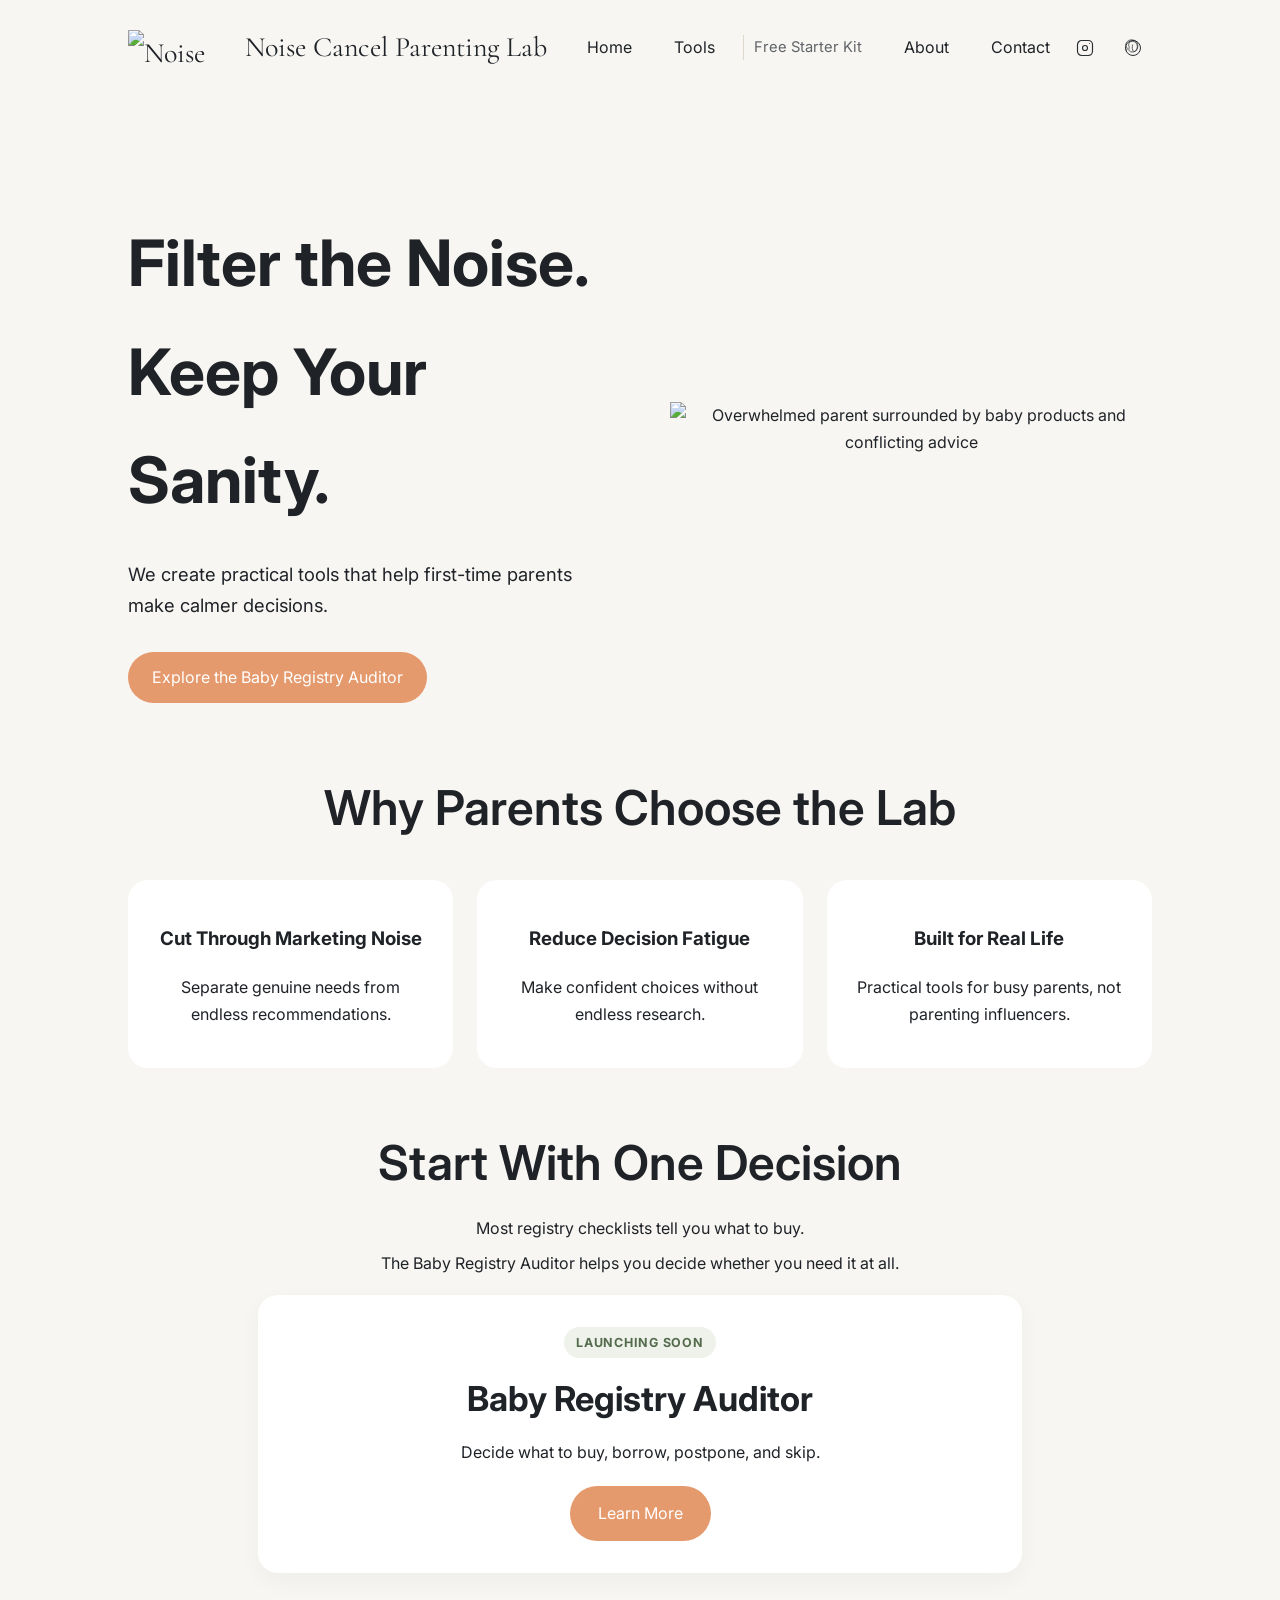
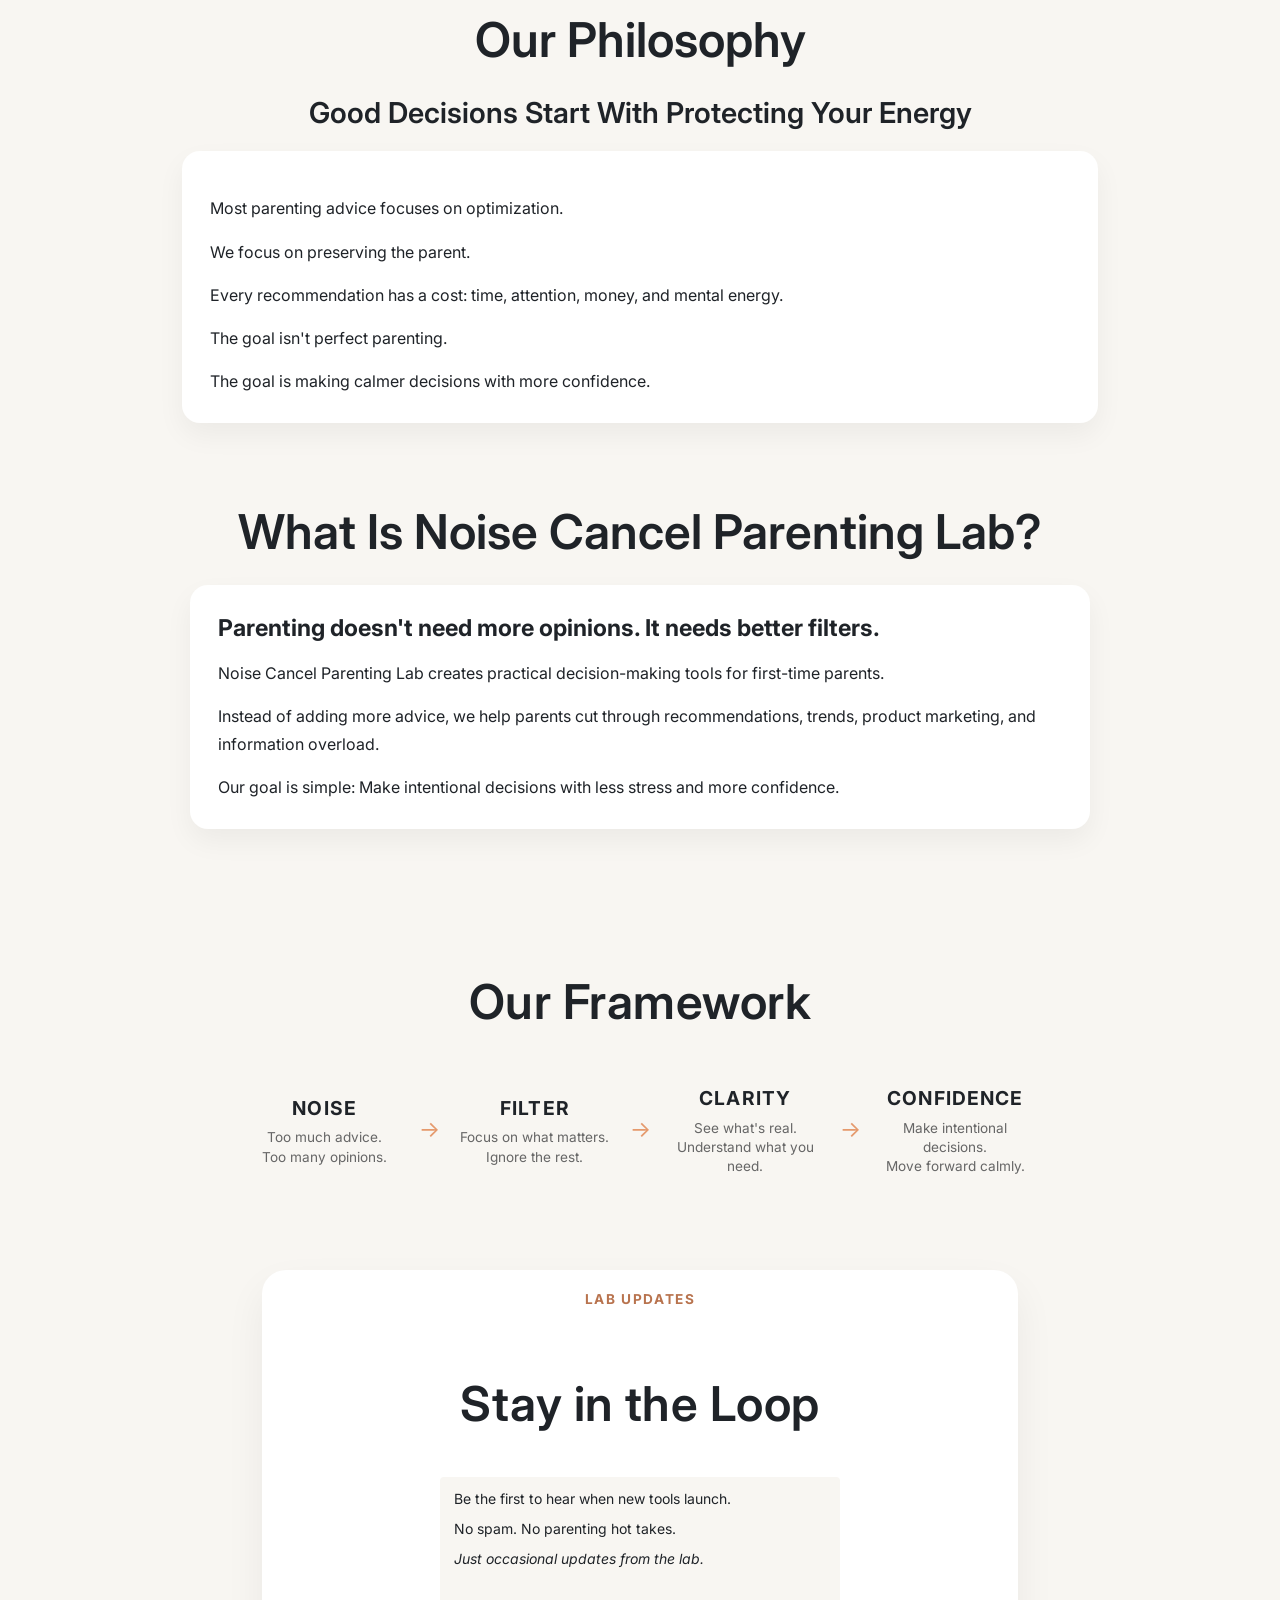
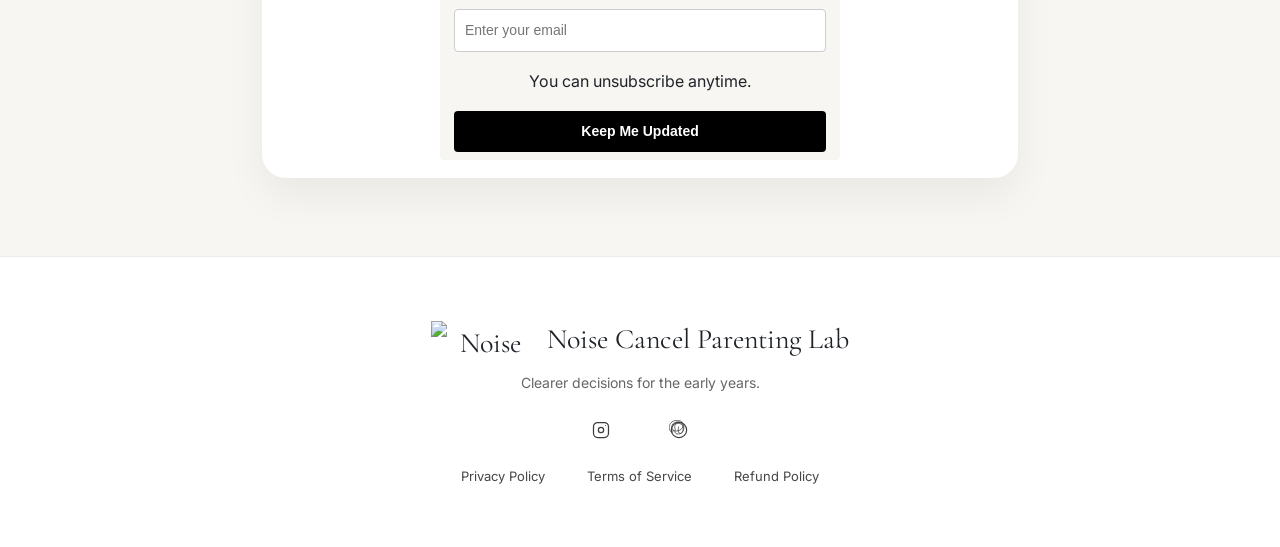
==== commit d5c44c9d: "adding starter kit page" ====
--- a/index.html
+++ b/index.html
@@ -70,6 +70,7 @@
 <div class="nav-links">
         <a href="index.html">Home</a>
         <a href="products.html">Tools</a>
+        <a href="free-starter-kit.html" class="nav-sub-link">Free Starter Kit</a>
         <a href="about.html">About</a>
         <a href="contact.html">Contact</a>
     </div>
@@ -97,6 +98,7 @@
     <div id="mobile-menu" class="mobile-menu" aria-label="Mobile navigation">
         <a href="index.html">Home</a>
         <a href="products.html">Tools</a>
+        <a href="free-starter-kit.html" class="nav-sub-link">Free Starter Kit</a>
         
         <a href="about.html">About</a>
         <a href="contact.html">Contact</a>
@@ -611,5 +613,3 @@
 
 </html>
 
-
-
--- a/css/style.css
+++ b/css/style.css
@@ -51,6 +51,19 @@
 margin-left: 24px;
 text-decoration: none;
 color: #1F2328;
+}
+
+.nav-links a.nav-sub-link {
+    margin-left: 10px;
+    padding-left: 10px;
+    border-left: 1px solid #ded8ce;
+    font-size: 0.92rem;
+    color: #5f6368;
+}
+
+.nav-links a.nav-sub-link:hover,
+.nav-links a.nav-sub-link:focus {
+    color: #1F2328;
 }
 
 .nav-social {
@@ -909,6 +922,80 @@
 
 .privacy-policy-content li {
     margin-bottom: 10px;
+}
+
+.terms-of-use-content {
+    text-align: left;
+}
+
+.terms-of-use-content h1,
+.terms-of-use-content h2 {
+    font-family: Inter, sans-serif !important;
+    text-align: left;
+}
+
+.terms-of-use-content h1 {
+    font-weight: 700;
+    font-size: clamp(2.2rem, 4.6vw, 3rem);
+    line-height: 1.15;
+    margin: 0 0 18px;
+}
+
+.terms-of-use-content h2 {
+    font-size: clamp(1.3rem, 2.3vw, 1.8rem);
+    font-weight: 600;
+    line-height: 1.3;
+    margin: 34px 0 14px;
+}
+
+.terms-of-use-content p,
+.terms-of-use-content ul {
+    margin: 0 0 16px;
+}
+
+.terms-of-use-content ul {
+    padding-left: 22px;
+}
+
+.terms-of-use-content li {
+    margin-bottom: 8px;
+}
+
+.refund-policy-content {
+    text-align: left;
+}
+
+.refund-policy-content h1,
+.refund-policy-content h2 {
+    font-family: Inter, sans-serif !important;
+    text-align: left;
+}
+
+.refund-policy-content h1 {
+    font-weight: 700;
+    font-size: clamp(2.2rem, 4.6vw, 3rem);
+    line-height: 1.15;
+    margin: 0 0 18px;
+}
+
+.refund-policy-content h2 {
+    font-size: clamp(1.3rem, 2.3vw, 1.8rem);
+    font-weight: 600;
+    line-height: 1.3;
+    margin: 34px 0 14px;
+}
+
+.refund-policy-content p,
+.refund-policy-content ul {
+    margin: 0 0 16px;
+}
+
+.refund-policy-content ul {
+    padding-left: 22px;
+}
+
+.refund-policy-content li {
+    margin-bottom: 8px;
 }
 
 .contact-form {
@@ -3220,8 +3307,10 @@
         background: #F8F6F2;
     }
 
-    .mobile-menu a[href="free-starter-kit.html"] {
-        display: none;
+    .mobile-menu a.nav-sub-link {
+        padding-left: 26px;
+        font-size: 0.93rem;
+        color: #5f6368;
     }
 
     .mobile-menu-social {
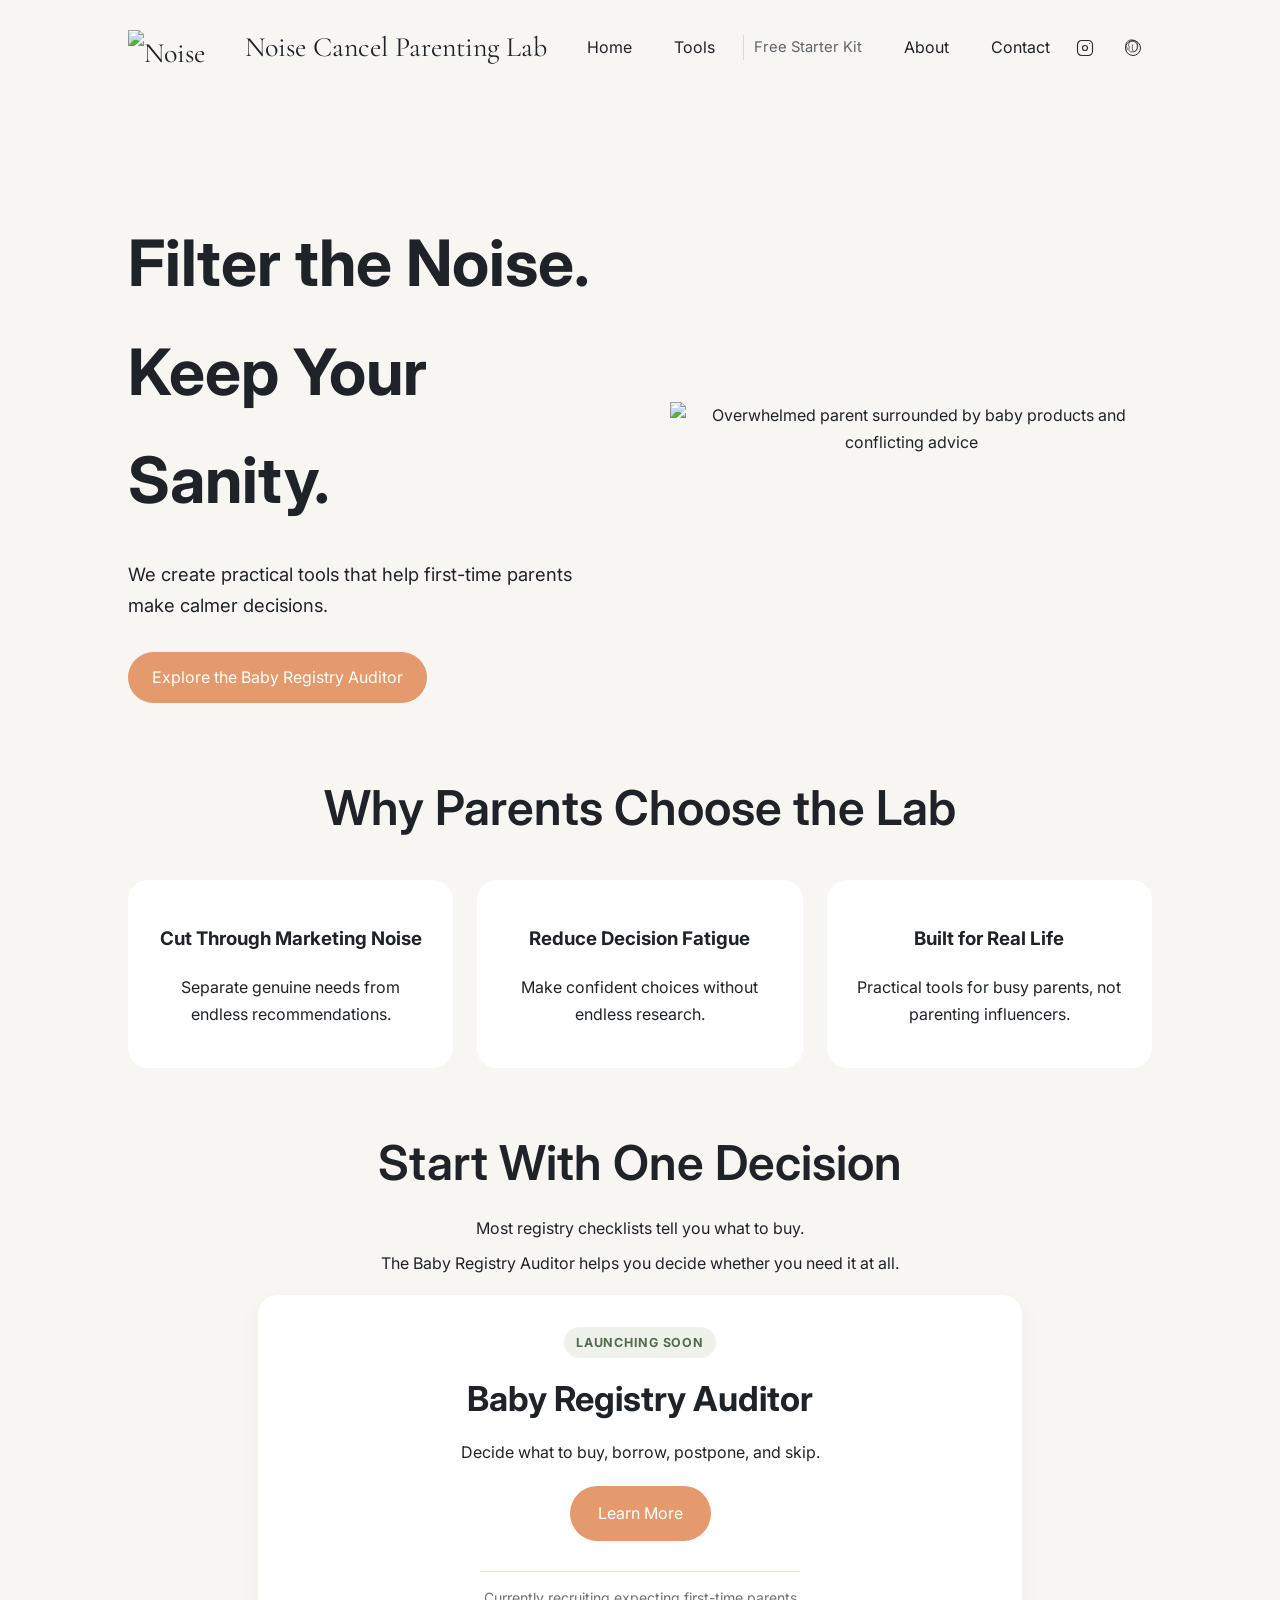
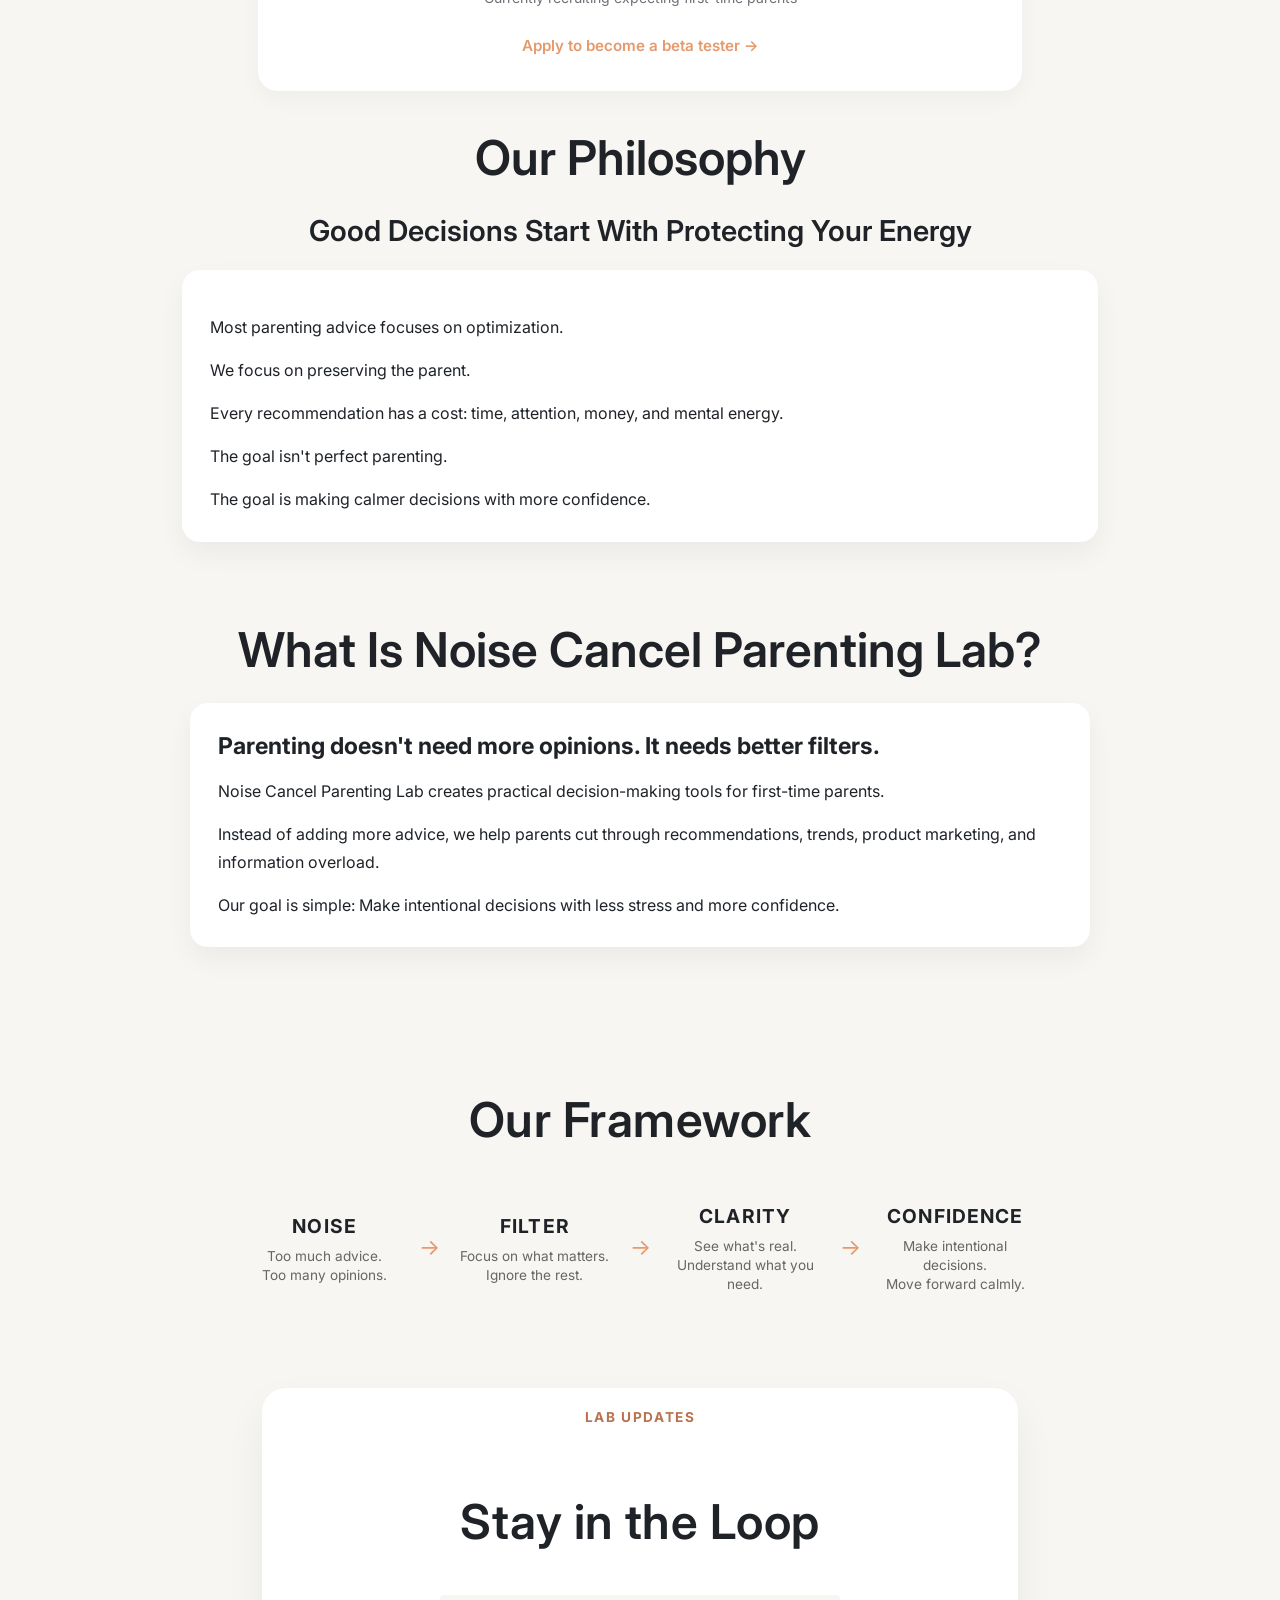
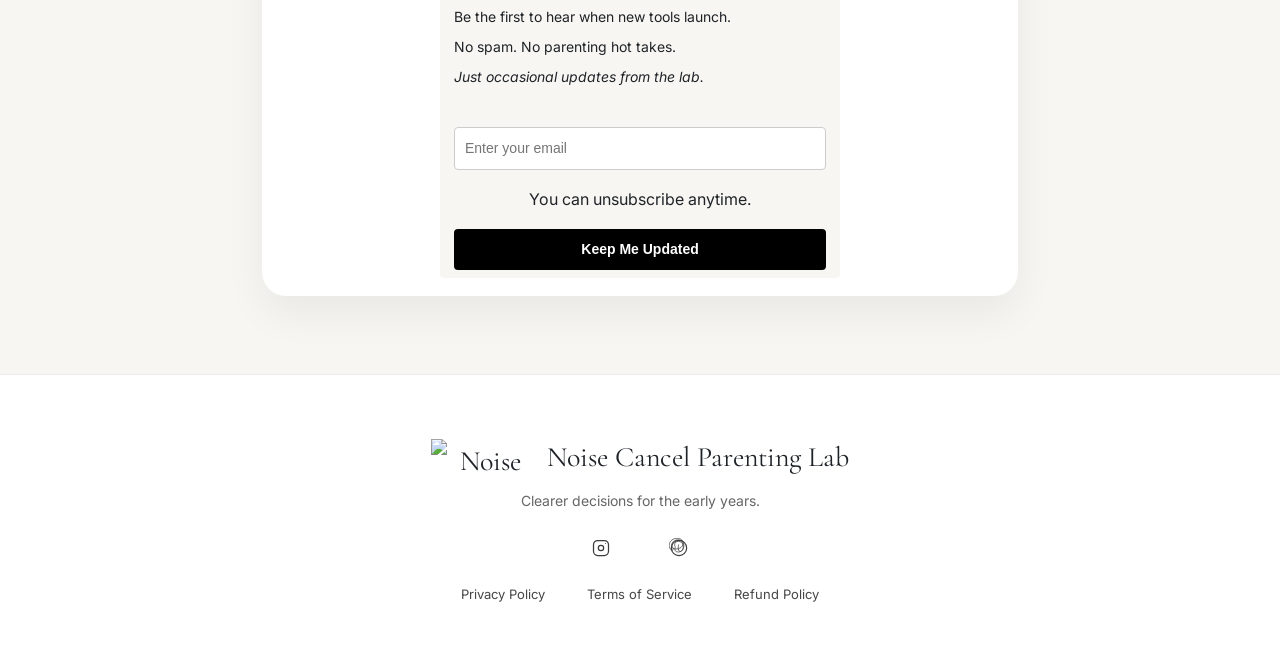
==== commit c2a107e7: "add links to beta application" ====
--- a/index.html
+++ b/index.html
@@ -52,7 +52,7 @@
 
 <nav>
 
-    <a href="index.html" class="logo-link">
+    <a href="/" class="logo-link">
 
         <div class="logo">
             <img src="images/logo-nav.png" alt="Noise Cancel Parenting Lab logo" width="909" height="313">
@@ -68,7 +68,7 @@
         <span></span>
     </button>
 <div class="nav-links">
-        <a href="index.html">Home</a>
+        <a href="/">Home</a>
         <a href="products.html">Tools</a>
         <a href="free-starter-kit.html" class="nav-sub-link">Free Starter Kit</a>
         <a href="about.html">About</a>
@@ -96,7 +96,7 @@
     </div>
 
     <div id="mobile-menu" class="mobile-menu" aria-label="Mobile navigation">
-        <a href="index.html">Home</a>
+        <a href="/">Home</a>
         <a href="products.html">Tools</a>
         <a href="free-starter-kit.html" class="nav-sub-link">Free Starter Kit</a>
         
@@ -196,6 +196,11 @@
 
         <div class="decision-actions">
             <a href="products.html" class="button">Learn More</a>
+        </div>
+
+        <div class="decision-beta-inline" aria-label="Beta recruiting note">
+            <p class="decision-beta-label">Currently recruiting expecting first-time parents</p>
+            <a href="apply-to-be-a-beta-tester.html" class="decision-beta-link">Apply to become a beta tester &rarr;</a>
         </div>
     </article>
 </div>
@@ -546,7 +551,7 @@
 
 <footer class="site-footer">
     <div class="footer-brand">
-        <a href="index.html" class="logo-link footer-logo-link">
+        <a href="/" class="logo-link footer-logo-link">
             <div class="logo">
                 <img src="images/logo-nav.png" alt="Noise Cancel Parenting Lab logo" width="909" height="313">
                 <span>Noise Cancel Parenting Lab</span>
@@ -613,3 +618,4 @@
 
 </html>
 
+
--- a/css/style.css
+++ b/css/style.css
@@ -610,6 +610,42 @@
     justify-content: center;
     gap: 14px;
     flex-wrap: wrap;
+}
+
+.decision-beta-inline {
+    margin-top: 16px;
+    padding-top: 14px;
+    text-align: center;
+    position: relative;
+}
+
+.decision-beta-inline::before {
+    content: "";
+    display: block;
+    width: 66%;
+    max-width: 320px;
+    margin: 0 auto 14px;
+    border-top: 1px solid #ebe5dd;
+}
+
+.decision-beta-label {
+    margin: 0;
+    font-size: 0.88rem;
+    color: #6e7177;
+}
+
+.decision-beta-link {
+    display: inline-block;
+    margin-top: 3px;
+    font-size: 0.95rem;
+    font-weight: 600;
+    color: #E59A6D;
+    text-decoration: none;
+}
+
+.decision-beta-link:hover,
+.decision-beta-link:focus {
+    text-decoration: underline;
 }
 
 .decision-secondary-link {
